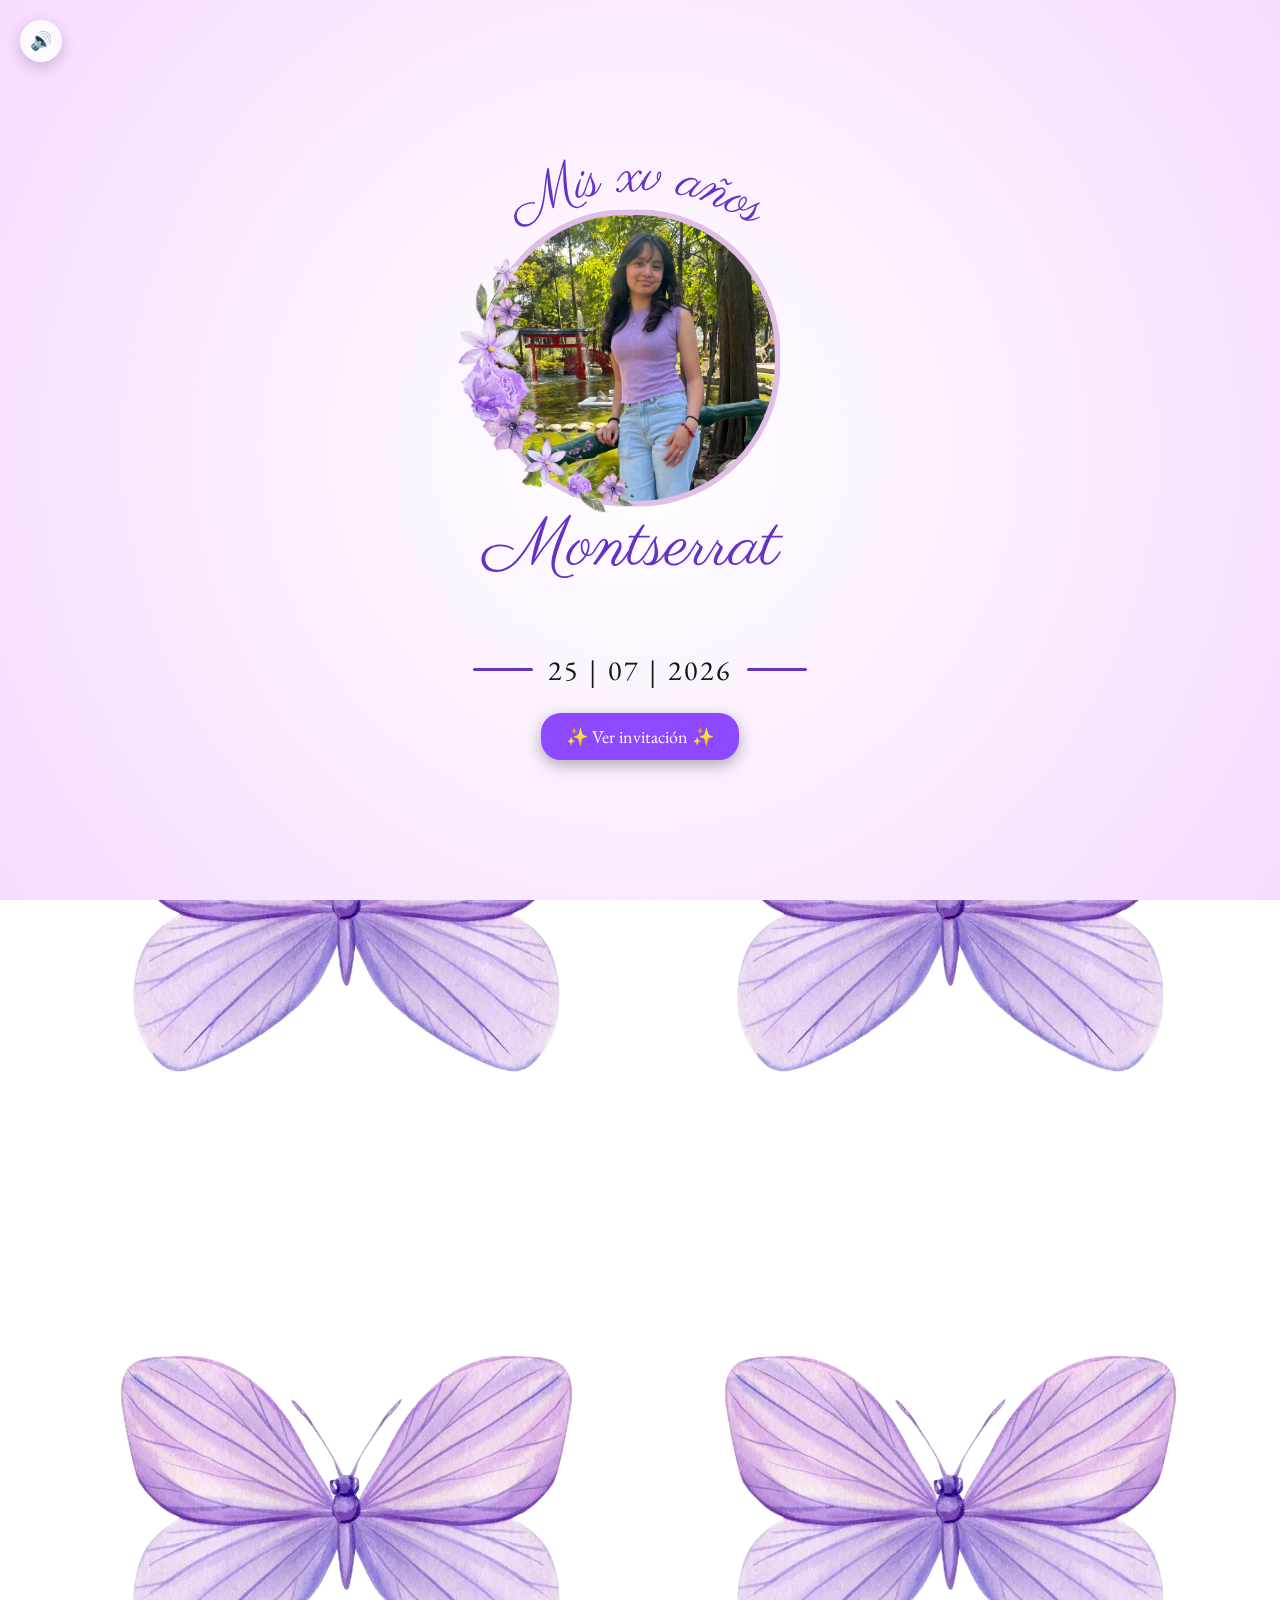
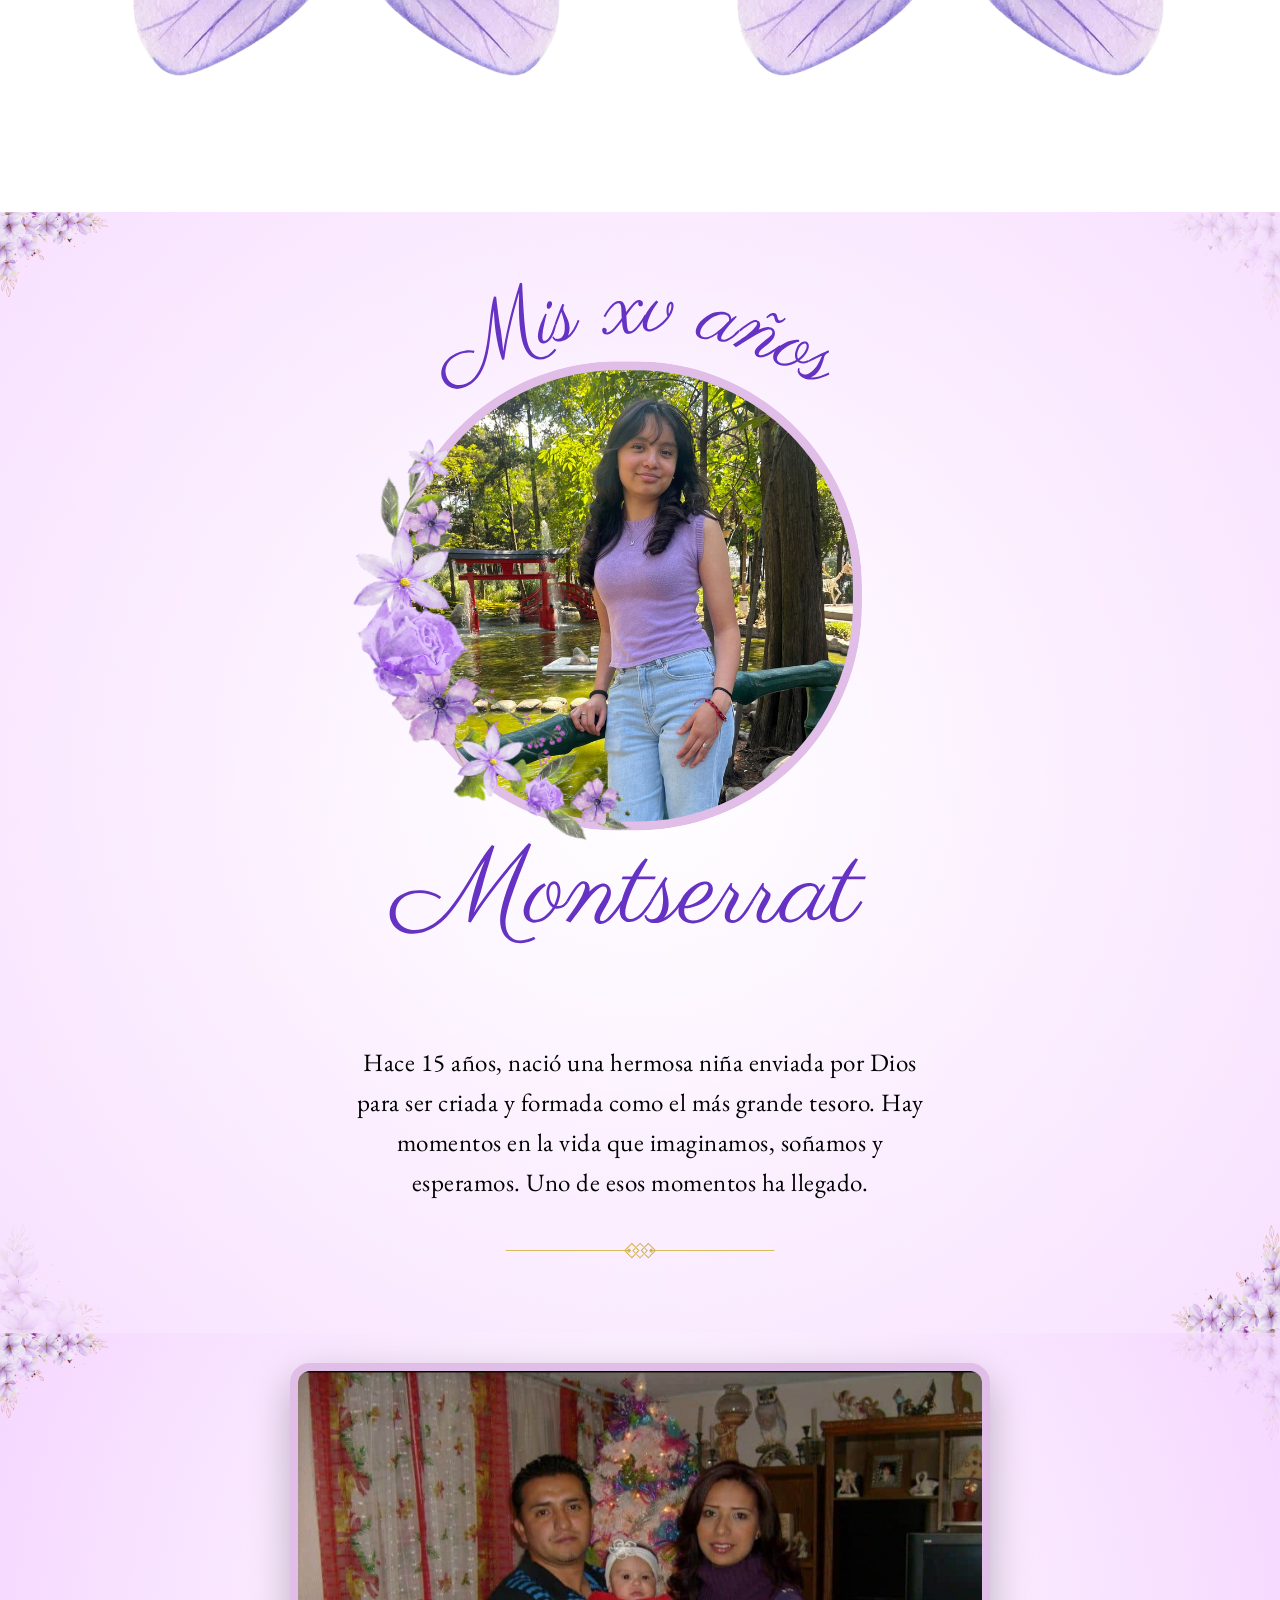
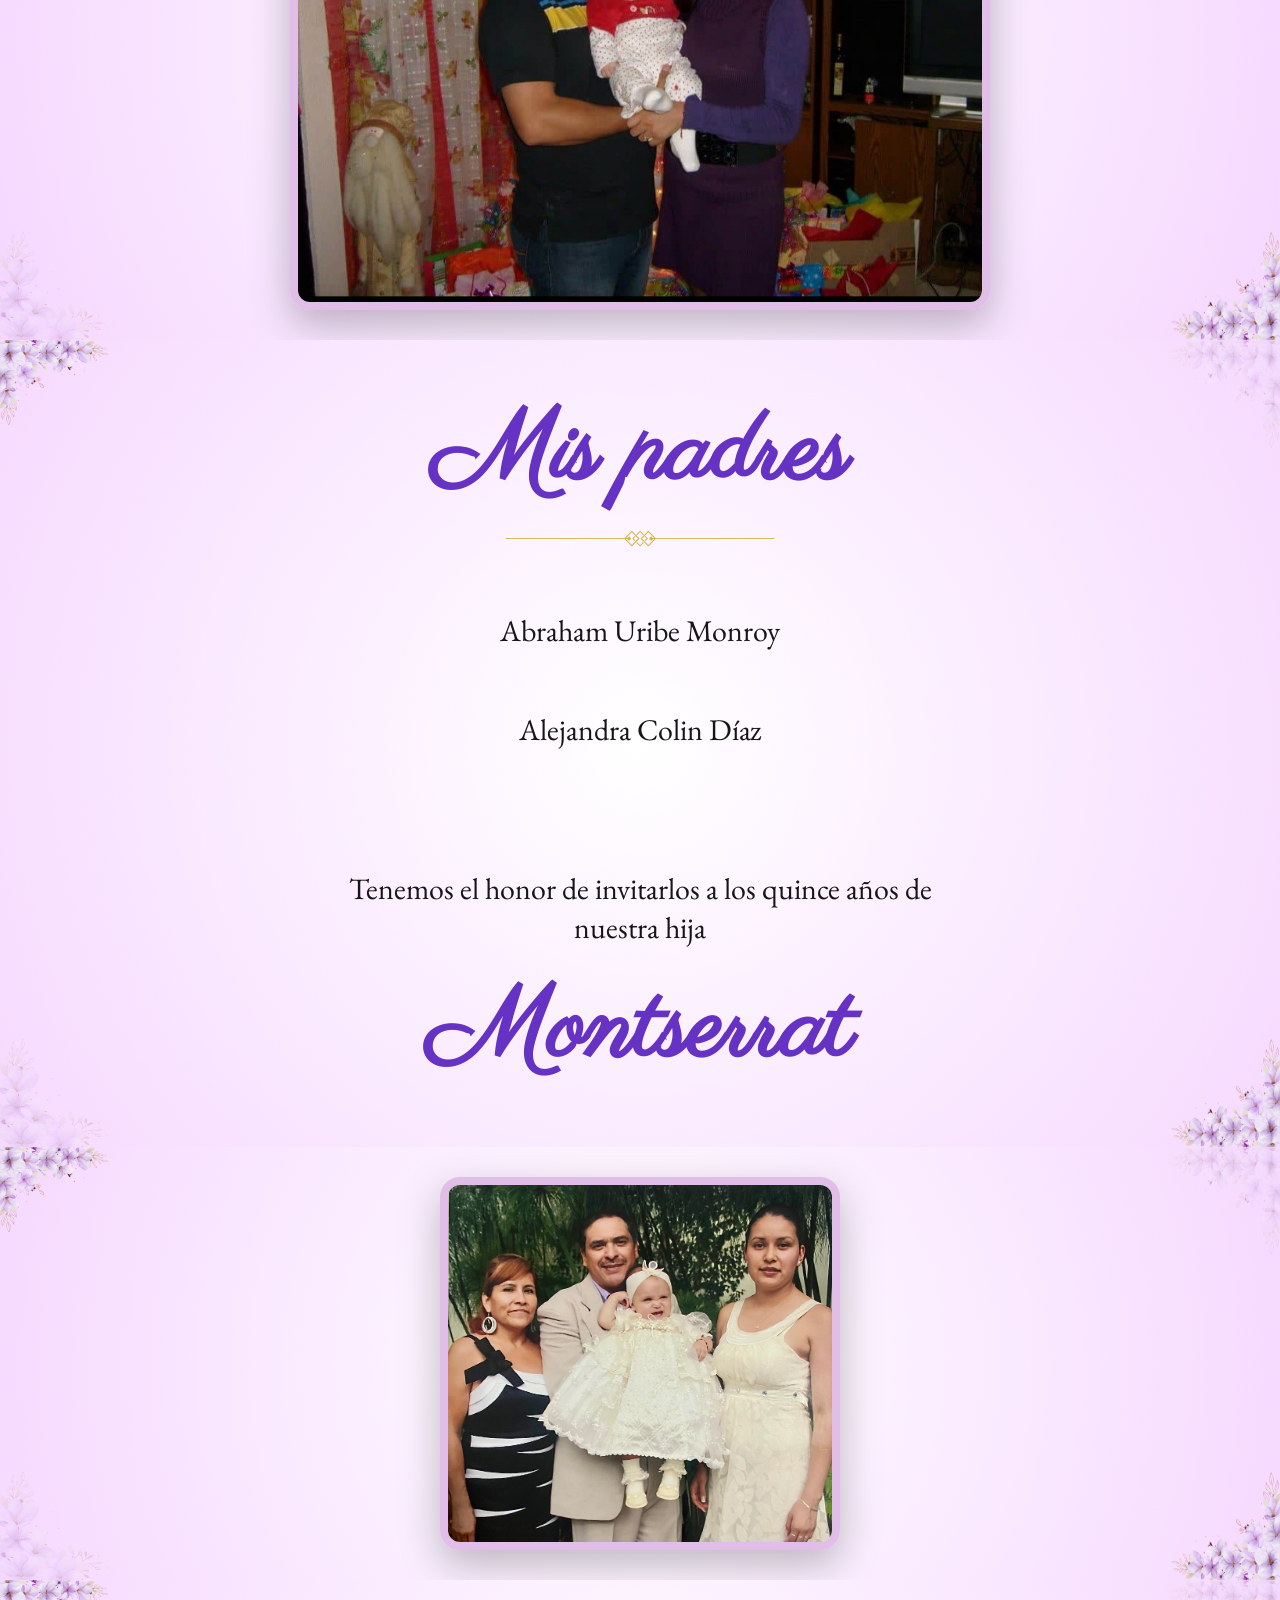
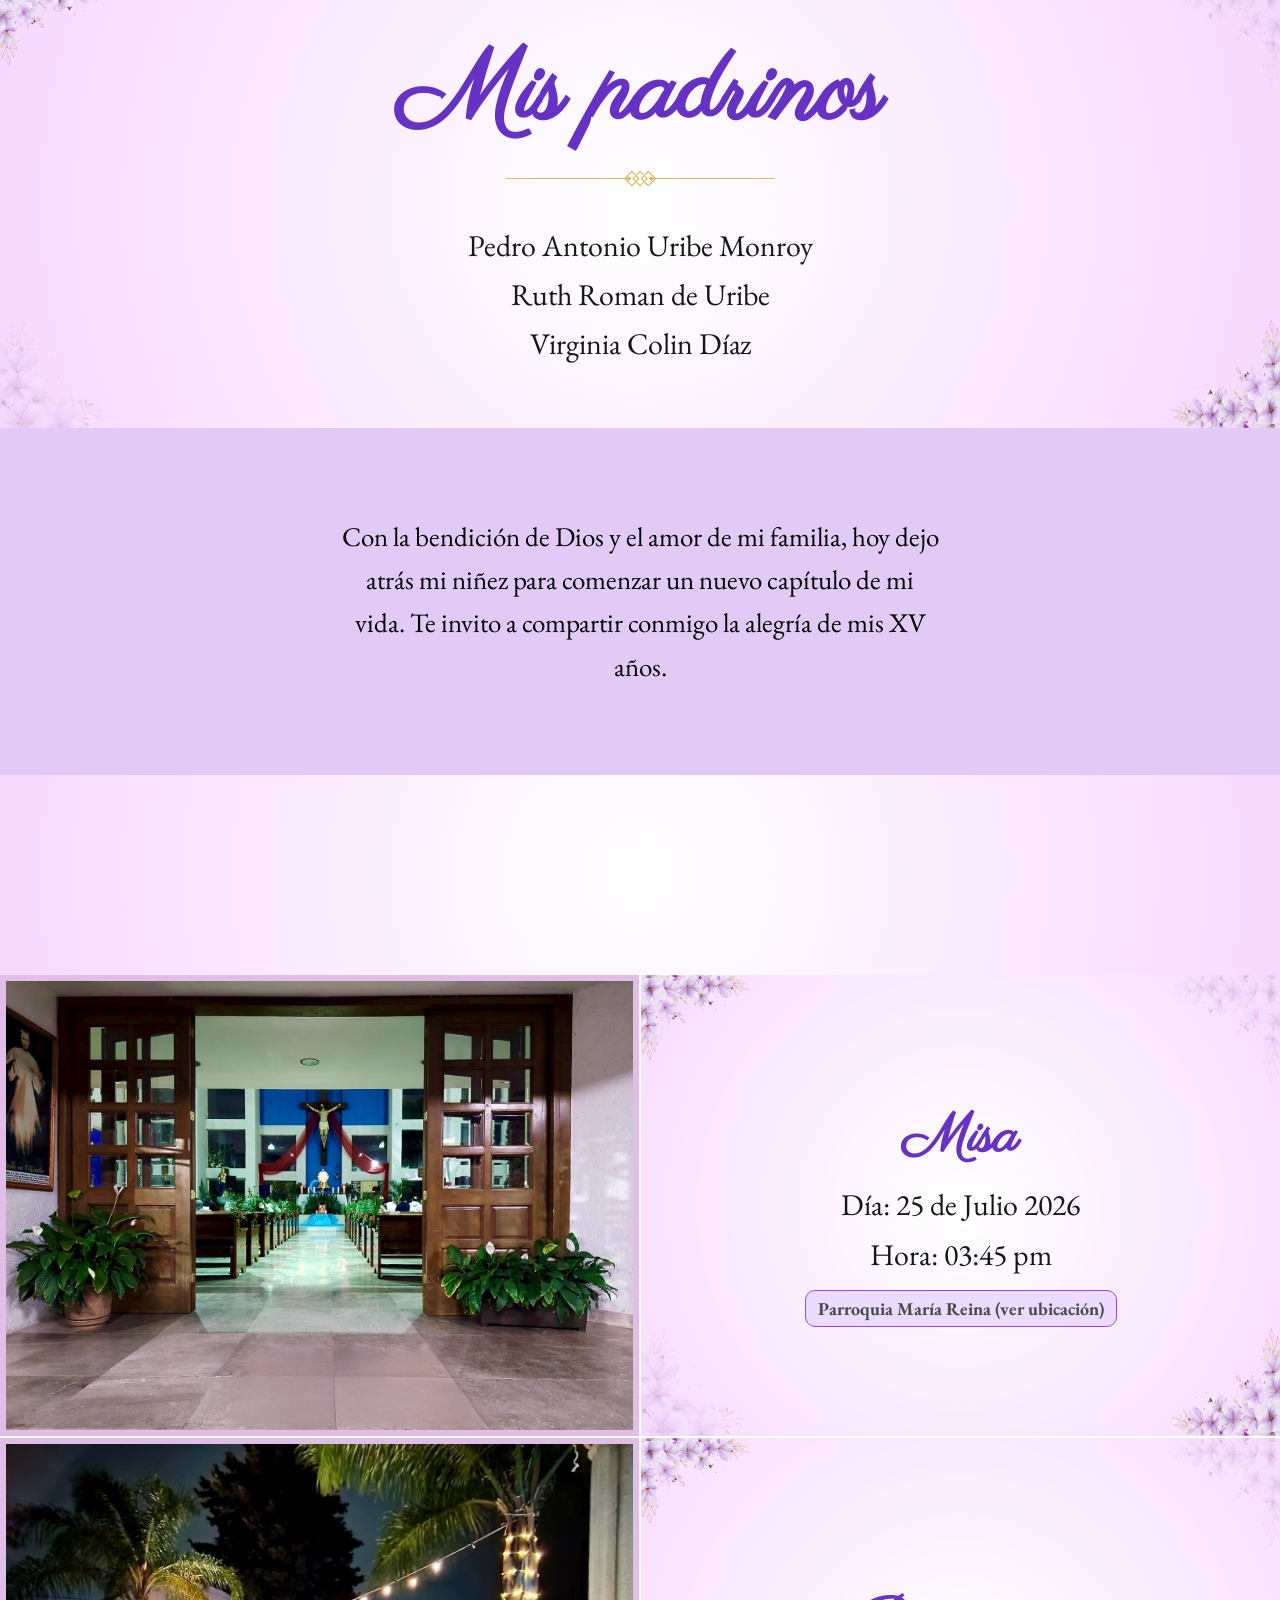
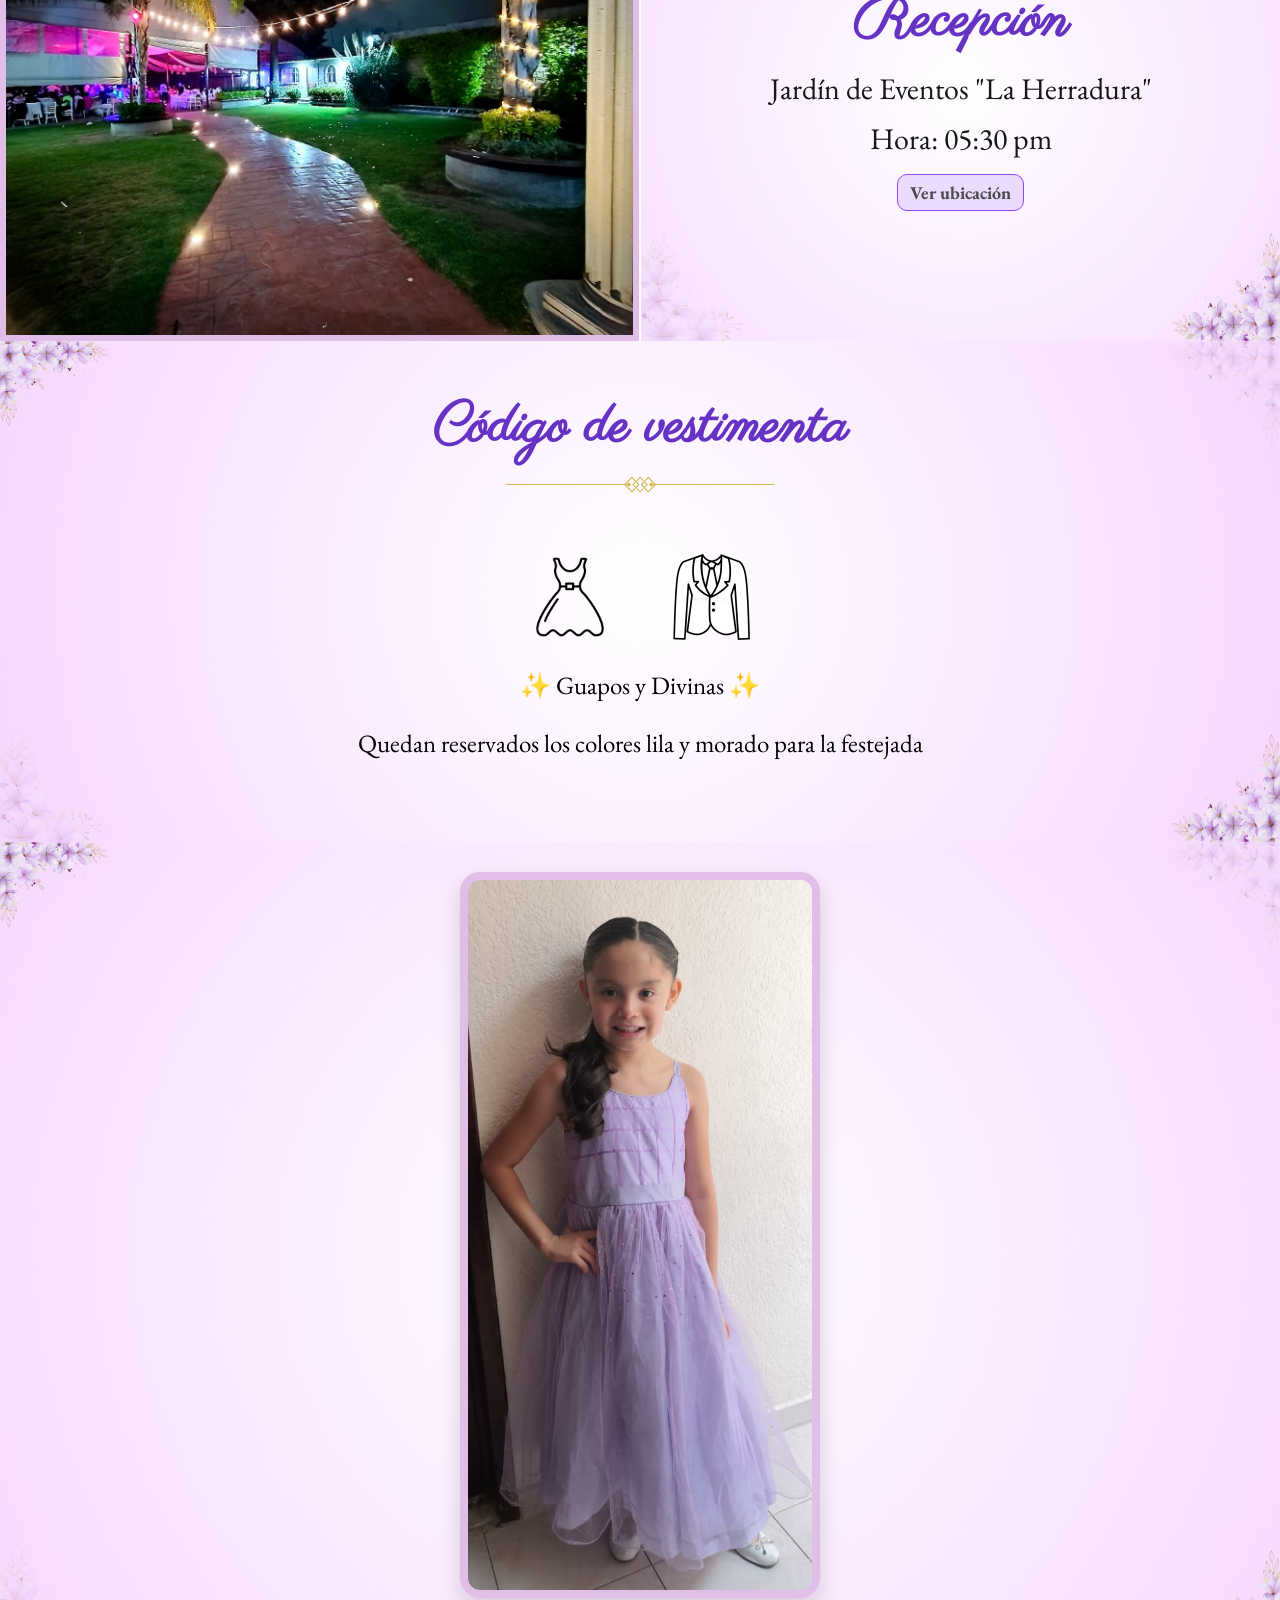
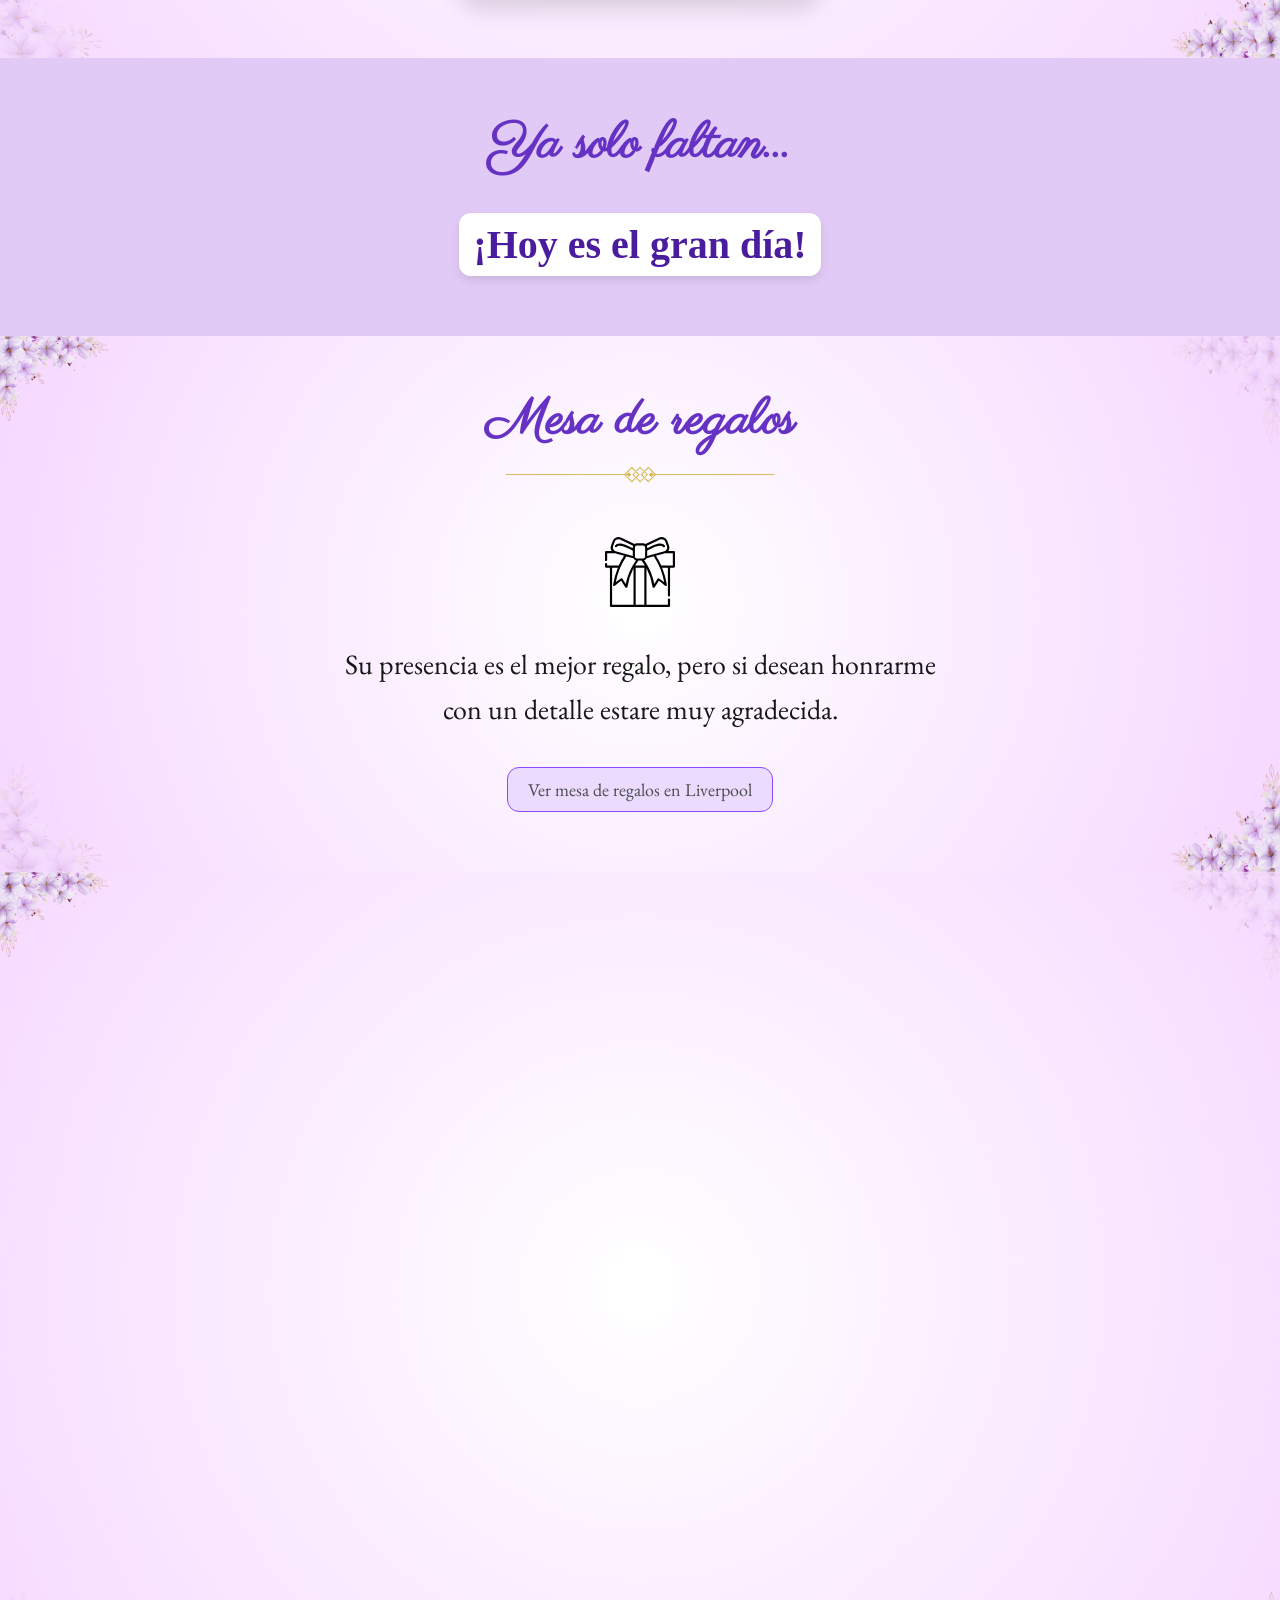
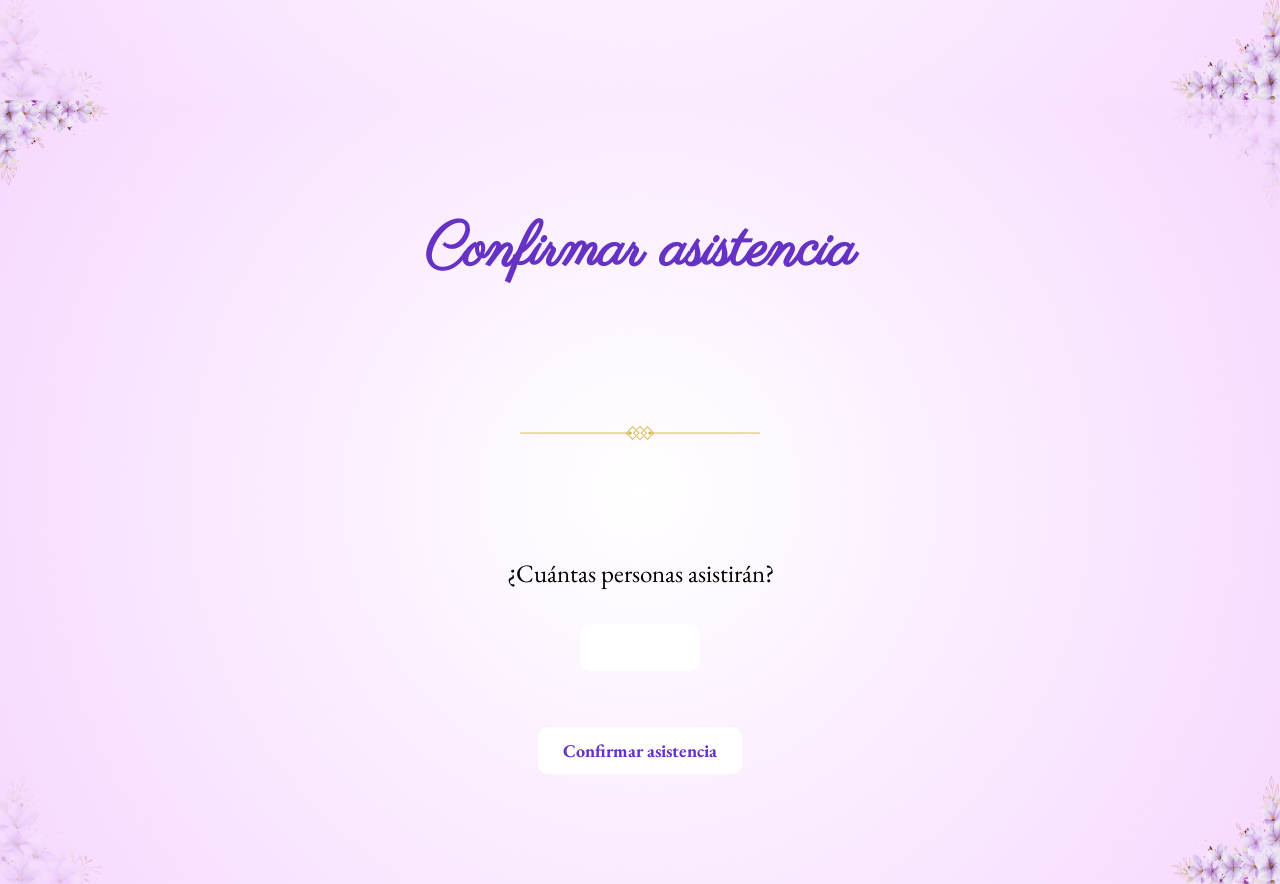
==== index.html @ 07ca5cca "Update index.html" ====
<!DOCTYPE html>
<html lang="es">
<head>
  <meta name="viewport" content="width=device-width, initial-scale=1.0">
  <meta charset="UTF-8">
  <title>Mis XV</title>

  <link rel="stylesheet" href="style.css">

  <link href="https://fonts.googleapis.com/css2?family=EB+Garamond&display=swap" rel="stylesheet">
  <link href="https://fonts.googleapis.com/css2?family=Parisienne&display=swap" rel="stylesheet">
</head>

<body>

<!-- 🦋 MARIPOSAS -->
<img src="img/mariposa.png" class="mariposa">
<img src="img/mariposa.png" class="mariposa">
<img src="img/mariposa.png" class="mariposa">
<img src="img/mariposa.png" class="mariposa">
<img src="img/mariposa.png" class="mariposa">
<img src="img/mariposa.png" class="mariposa">

<section class="portada">
  <object data="img/portada-central.svg" class="portada-central animar"></object>
  <p class="frase fade-texto">
    Hace 15 años, nació una hermosa niña enviada por Dios para ser criada y formada como el más grande tesoro.
    Hay momentos en la vida que imaginamos, soñamos y esperamos.
    Uno de esos momentos ha llegado.
  </p>
  <img src="img/separadortitulo.png" class="decoracionpadrinos">
</section>

<section class="foto-separador">
  <img src="img/foto1.jpeg" class="animar">
</section>

<section class="padres">
  <h2 class="fade-texto">Mis padres</h2>
  <img src="img/separadortitulo.png" class="decoracionpadrinos">
  <p class="fade-texto">Abraham Uribe Monroy</p>
  <p class="fade-texto">Alejandra Colin Díaz</p>
  <p></p>
  <p class="fade-texto">Tenemos el honor de invitarlos a los quince años de nuestra hija</p>
  <h2 class="fade-texto">Montserrat</h2>
</section>

<section class="foto-separador2">
  <img src="img/foto2.jpeg" class="animar">
</section>

<section class="padrinos">
  <h2 class="fade-texto">Mis padrinos</h2>
  <img src="img/separadortitulo.png" class="decoracionpadrinos">
  <p class="fade-texto">Pedro Antonio Uribe Monroy</p>
  <p class="fade-texto">Ruth Roman de Uribe</p>
  <p class="fade-texto">Virginia Colin Díaz</p>
</section>

<section class="mensaje">
  <p class="fade-texto">
    Con la bendición de Dios y el amor de mi familia,
    hoy dejo atrás mi niñez para comenzar un nuevo capítulo de mi vida.
    Te invito a compartir conmigo la alegría de mis XV años.
  </p>
</section>

<section class="separador"></section>

<section class="evento-grid">

  <!-- MISA -->
  <div class="imagen animar-izq">
    <img src="img/misa.png">
  </div>
  <div class="misa animar-der">
    <h2 class="fade-texto">Misa</h2>
    <p class="fade-texto">Día: 25 de Julio 2026</p>
    <p class="fade-texto">Hora: 03:45 pm</p>
    <a class="fade-texto" href="https://www.google.com/maps/dir//Parroquia+de+Mar%C3%ADa+Reina,+San+Juan+del+R%C3%ADo+262,+Tlalpan,+14250+Ciudad+de+M%C3%A9xico,+CDMX" target="_blank">
      Parroquia María Reina (ver ubicación)
    </a>
  </div>

  <!-- RECEPCIÓN -->
  <div class="imagen animar-der">
    <img src="img/salon.png">
  </div>
  <div class="recepcion animar-izq">
    <h2 class="fade-texto">Recepción</h2>
    <p class="fade-texto">Jardín de Eventos "La Herradura"</p>
    <p class="fade-texto">Hora: 05:30 pm</p>
    <a class="fade-texto" href="https://www.google.com/maps/dir//Jardin+De+Eventos+La+Herradura" target="_blank">
      Ver ubicación
    </a>
  </div>

</section>

<section class="vestimenta">
  <h2 class="fade-texto">Código de vestimenta</h2>
  <img src="img/separadortitulo.png" class="decoracionpadrinos">
  <div class="iconos-vestimenta">
    <img src="img/iconovestido.png" class="icono-v">
    <img src="img/iconotraje.png" class="icono-v">
  </div>
  <p class="fade-texto">✨ Guapos y Divinas ✨</p>
  <p class="fade-texto">Quedan reservados los colores lila y morado para la festejada</p>
</section>

<section class="monvestido">
  <img src="img/foto3.jpeg" class="foto-vestimenta animar">
</section>

<section class="contador">
  <h2>Ya solo faltan...</h2>
  <div class="reloj-wrapper">
    <div class="time-card">
      <span id="dias" class="time-num">0</span>
      <span class="time-label">Días</span>
    </div>
    <div class="time-card">
      <span id="horas" class="time-num">0</span>
      <span class="time-label">Horas</span>
    </div>
    <div class="time-card">
      <span id="minutos" class="time-num">0</span>
      <span class="time-label">Minutos</span>
    </div>
    <div class="time-card">
      <span id="segundos" class="time-num">0</span>
      <span class="time-label">Segundos</span>
    </div>
  </div>
</section>

<section class="regalos">
  <h2 class="fade-texto">Mesa de regalos</h2>
  <img src="img/separadortitulo.png" class="decoracionpadrinos">
  <img src="img/iconoregalo.svg" class="icono-regalo">
  <p class="fade-texto">
    Su presencia es el mejor regalo, pero si desean honrarme con un detalle estare muy agradecida.
  </p>
  <a class="fade-texto" href="https://mesaderegalos.liverpool.com.mx/milistaderegalos/51957446" target="_blank">
    Ver mesa de regalos en Liverpool
  </a>
</section>

<section class="foto4">
  <img src="img/foto4.jpeg" class="foto4-img animar">
</section>

<section class="confirmacion">
  <h2 class="fade-texto">Confirmar asistencia</h2>
  <h3 id="nombreFamilia"></h3>
  <img src="img/separadortitulo.png" class="decoracionpadrinos">
  <p id="boletosTexto" class="fade-texto"></p>
  <p class="fade-texto">¿Cuántas personas asistirán?</p>
  <input type="number" id="confirmados" min="0">
  <br><br>
  <button onclick="confirmarAsistencia()">Confirmar asistencia</button>
  <p id="mensaje"></p>
</section>

<script src="script.js"></script>

<!-- 🎵 AUDIO -->
<audio id="musica" loop>
  <source src="img/audio/veoentilaluz.mp3" type="audio/mpeg">
</audio>

<!-- 🌸 PRE-PORTADA -->
<div id="overlay">
  <div class="contenido-overlay">
    <img src="img/portada-central.svg" class="logo-overlay">
    <div class="fecha">
      <span class="linea"></span>
      <span class="texto-fecha">25 | 07 | 2026</span>
      <span class="linea"></span>
    </div>
    <button id="abrir">✨ Ver invitación ✨</button>
  </div>
</div>

<!-- 🔊 BOTÓN MÚSICA -->
<button id="toggleMusica">🔊</button>

<script>
  const fadeEls = document.querySelectorAll('.fade-texto');
  function mostrarFades() {
    const trigger = window.innerHeight * 0.88;
    fadeEls.forEach(el => {
      if (el.getBoundingClientRect().top < trigger) {
        el.classList.add('visible');
      }
    });
  }
  window.addEventListener('scroll', mostrarFades);
  window.addEventListener('load', mostrarFades);
</script>

</body>
</html>
---- style.css ----
/* ============================================================
   BASE
   ============================================================ */
*, *::before, *::after {
  box-sizing: border-box;
}

html {
  overflow-x: hidden;
}

body {
  margin: 0;
  font-family: Arial, sans-serif;
  text-align: center;
  color: rgba(7, 7, 7, 0.941);
  overflow-x: hidden;
  max-width: 100vw;
}

/* ============================================================
   OVERLAY (PORTADA INICIAL)
   ============================================================ */
#overlay {
  position: fixed;
  top: 0;
  left: 0;
  width: 100%;
  height: 100%;
  background-image: url("img/portada.jpeg");
  background-size: cover;
  background-position: center;
  display: flex;
  justify-content: center;
  align-items: center;
  z-index: 9999;
  transition: transform 1s ease;
}

#overlay.ocultar {
  transform: translateY(-100%);
}

.contenido-overlay {
  text-align: center;
  padding: 20px;
  width: 100%;
}

.logo-overlay {
  width: min(380px, 88vw);
  margin-bottom: 20px;
}

/* FECHA */
.fecha {
  display: flex;
  align-items: center;
  justify-content: center;
  gap: clamp(8px, 3vw, 15px);
  margin-bottom: 25px;
}

.texto-fecha {
  font-family: 'EB Garamond', serif;
  font-size: clamp(18px, 5vw, 28px);
  letter-spacing: 3px;
}

.linea {
  width: clamp(30px, 10vw, 60px);
  height: 3px;
  background: #6532C4;
  border-radius: 5px;
}

/* BOTÓN ABRIR */
#abrir {
  font-family: 'EB Garamond', serif;
  font-size: clamp(16px, 4vw, 18px);
  padding: 12px 25px;
  border-radius: 20px;
  border: none;
  background: #8c49ff;
  color: white;
  cursor: pointer;
  box-shadow: 0 5px 15px rgba(0, 0, 0, 0.3);
}

#abrir:hover {
  transform: scale(1.05);
}

/* ============================================================
   BOTÓN MÚSICA
   ============================================================ */
#toggleMusica {
  position: fixed;
  top: 20px;
  left: 20px;
  z-index: 9999;
  background: rgba(255, 255, 255, 0.8);
  border: none;
  padding: 10px;
  border-radius: 50%;
  cursor: pointer;
  font-size: 18px;
  box-shadow: 0 5px 15px rgba(0, 0, 0, 0.2);
}

/* ============================================================
   SECCIONES BASE
   ============================================================ */
section {
  width: 100%;
  display: flex;
  flex-direction: column;
  justify-content: center;
  align-items: center;
  padding: 60px 20px;
  background-size: cover;
  background-position: center;
  background-blend-mode: darken;
}

/* ============================================================
   ANIMACIONES
   ============================================================ */
.animar {
  opacity: 0;
  transform: translateY(60px);
  transition: all 3.6s cubic-bezier(0.22, 1, 0.36, 1);
}

.animar.visible {
  opacity: 1;
  transform: translateY(0);
}

.animar-izq {
  opacity: 0;
  transform: translateX(-80px);
  transition: all 3.2s cubic-bezier(0.22, 1, 0.36, 1);
}

.animar-der {
  opacity: 0;
  transform: translateX(80px);
  transition: all 3.2s cubic-bezier(0.22, 1, 0.36, 1);
}

.animar-izq.visible,
.animar-der.visible {
  opacity: 1;
  transform: translateX(0);
}

/* ============================================================
   TIPOGRAFÍA GLOBAL
   ============================================================ */
h1 {
  font-family: 'EB Garamond', serif;
  font-size: clamp(36px, 8vw, 60px);
  margin-bottom: 10px;
}

h2 {
  font-size: clamp(28px, 6vw, 40px);
  margin-bottom: 20px;
}

h3 {
  font-family: 'Parisienne', cursive;
  font-size: clamp(28px, 7vw, 40px);
  color: #6532C4;
}

p {
  font-size: clamp(17px, 4vw, 20px);
  max-width: min(600px, 90vw);
  margin-left: auto;
  margin-right: auto;
}

a {
  font-family: 'EB Garamond', serif;
  margin-top: 20px;
  padding: 12px 25px;
  font-size: clamp(16px, 4vw, 18px);
  border: none;
  border-radius: 10px;
  background: white;
  color: #6a4fb3;
  font-weight: bold;
  cursor: pointer;
  transition: all 0.3s ease;
  display: inline-block;
  text-decoration: none;
}

a:hover {
  background: #6532C4;
  color: white;
  transform: scale(1.05);
}

/* ============================================================
   PORTADA
   ============================================================ */
.portada {
  background-image: url("img/portada.jpeg");
  min-height: 100vh;
  padding: 40px 20px;
}

.portada-central {
  width: min(90%, 600px);
  height: auto;
  display: block;
  margin: 0 auto 20px;
  object-fit: contain;
}

.frase {
  font-size: clamp(17px, 4.5vw, 25px);
  max-width: min(600px, 90vw);
  margin: 0 auto 20px;
  font-family: 'EB Garamond', serif;
  line-height: 1.6;
  letter-spacing: 0.5px;
  color: #000000;
}

.decoracionpadrinos {
  width: min(280px, 75vw);
  height: auto;
  display: block;
  margin: 5px auto 10px;
}

/* ============================================================
   SEPARADORES DE FOTO
   ============================================================ */
.foto-separador {
  width: 100%;
  display: flex;
  justify-content: center;
  padding: 30px 20px;
  background-image: url("img/portada.jpeg");
  background-size: cover;
  background-position: center;
  min-height: unset;
}

.foto-separador img {
  width: 90%;
  max-width: 700px;
  max-height: 70vh;
  object-fit: cover;
  display: block;
  border-radius: 20px;
  border: 8px solid #e1bee7;
  box-shadow: 0 15px 40px rgba(0, 0, 0, 0.25);
}

.foto-separador2 {
  width: 100%;
  display: flex;
  justify-content: center;
  padding: 30px 20px;
  background-image: url("img/portada.jpeg");
  background-size: cover;
  background-position: center;
  min-height: unset;
}

.foto-separador2 img {
  width: min(60%, 400px);
  height: auto;
  display: block;
  border-radius: 20px;
  border: 8px solid #e1bee7;
  box-shadow: 0 15px 40px rgba(0, 0, 0, 0.25);
}

/* ============================================================
   PADRES
   ============================================================ */
.padres {
  background-image: url("img/portada.jpeg");
  background-size: cover;
  background-position: center;
  background-repeat: no-repeat;
  min-height: unset;
  padding: 60px 20px;
  text-align: center;
}

.padres h2 {
  font-family: 'Parisienne', cursive;
  font-size: clamp(50px, 14vw, 100px);
  color: #6532C4;
  margin: 0;
  line-height: 1.1;
}

.padres p {
  font-family: 'EB Garamond', serif;
  font-size: clamp(20px, 5vw, 30px);
}

/* ============================================================
   PADRINOS
   ============================================================ */
.padrinos {
  background-image: url("img/portada.jpeg");
  background-size: cover;
  background-position: center;
  background-repeat: no-repeat;
  padding: 60px 20px;
  min-height: unset;
  height: auto;
}

.padrinos h2 {
  font-family: 'Parisienne', cursive;
  font-size: clamp(50px, 14vw, 100px);
  color: #6532C4;
  margin: 0;
  line-height: 1.1;
}

.padrinos p {
  font-family: 'EB Garamond', serif;
  font-size: clamp(20px, 5vw, 30px);
  margin: 5px 0;
}

/* ============================================================
   MENSAJE
   ============================================================ */
.mensaje {
  background-color: #e1cbf6;
  font-family: 'EB Garamond', serif;
  margin: 0;
  padding: 60px 20px;
  min-height: unset;
  color: #000;
}

.mensaje p {
  font-size: clamp(18px, 4.5vw, 27px);
  line-height: 1.6;
}

/* ============================================================
   SEPARADOR
   ============================================================ */
.separador {
  background-image: url("img/portada.jpeg");
  background-size: cover;
  background-position: center;
  min-height: unset;
  height: clamp(80px, 20vw, 200px);
  padding: 0;
}

/* ============================================================
   EVENTO GRID (MISA Y RECEPCIÓN)
   ============================================================ */
.evento-grid {
  display: grid;
  grid-template-columns: 1fr 1fr;
  width: 100%;
  gap: 2px;
  min-height: unset;
  padding: 0;
  justify-content: initial;
  align-items: initial;
}

.evento-grid > div {
  min-height: unset;
  height: auto;
  margin: 0;
  padding: 0;
}

.evento-grid .imagen {
  width: 100%;
  border: 6px solid #e1bee7;
  box-sizing: border-box;
  display: flex;
  align-items: center;
  justify-content: center;
}

.evento-grid .imagen img {
  width: 100%;
  height: 100%;
  object-fit: cover;
  display: block;
}

.misa,
.recepcion {
  background-image: url("img/portada.jpeg");
  background-size: cover;
  background-position: center;
  display: flex;
  flex-direction: column;
  justify-content: center;
  align-items: center;
  padding: 20px 12px;
  text-align: center;
}

.misa h2,
.recepcion h2 {
  font-family: 'Parisienne', cursive;
  font-size: clamp(28px, 6vw, 55px);
  color: #6532C4;
  line-height: 1.2;
  margin: 0 0 8px 0;
  padding-top: clamp(18px, 4vw, 32px);
}

.misa p,
.recepcion p {
  font-family: 'EB Garamond', serif;
  font-size: clamp(14px, 3.5vw, 30px);
  margin: 4px 0;
  line-height: 1.4;
  max-width: 100%;
}

.misa a,
.recepcion a {
  display: inline-block;
  margin-top: 10px;
  padding: 6px 12px;
  font-family: 'EB Garamond', serif;
  font-size: clamp(13px, 3vw, 18px);
  border: 1px solid #8c49ff;
  border-radius: 10px;
  text-decoration: none;
  color: #4b4b4b;
  background: rgb(234, 219, 255);
  transition: all 0.3s ease;
  margin-bottom: 10px;
}

.misa a:hover,
.recepcion a:hover {
  background: #6532C4;
  color: white;
  border-color: #6532C4;
  transform: scale(1.05);
}

/* ============================================================
   VESTIMENTA
   ============================================================ */
.vestimenta {
  background-image: url("img/portada.jpeg");
  background-size: cover;
  background-position: center;
  min-height: unset;
  height: auto;
  padding: 60px 20px;
}

.vestimenta h2 {
  font-family: 'Parisienne', cursive;
  font-size: clamp(38px, 10vw, 55px);
  color: #6532C4;
  margin: 0;
  line-height: 1;
}

.vestimenta p {
  font-family: 'EB Garamond', serif;
  font-size: clamp(17px, 4.5vw, 25px);
  color: #000000;
  margin: 0 0 20px 0;
  line-height: 1.5;
}

.iconos-vestimenta {
  display: flex;
  justify-content: center;
  gap: clamp(20px, 8vw, 40px);
  margin: 20px 0;
}

.icono-v {
  width: clamp(60px, 18vw, 100px);
  height: auto;
  display: block;
  transition: transform 0.3s ease;
}

.icono-v:hover {
  transform: scale(1.1);
}

/* ============================================================
   MONVESTIDO (FOTO 3)
   ============================================================ */
.monvestido {
  background-image: url("img/portada.jpeg");
  background-size: cover;
  background-position: center;
  min-height: unset;
  height: auto;
  padding: 30px 20px 60px;
  display: flex;
  justify-content: center;
  align-items: flex-start;
}

.foto-vestimenta {
  width: min(360px, 80vw);
  height: auto;
  display: block;
  margin: 0 auto;
  border-radius: 20px;
  border: 8px solid #e1bee7;
  box-shadow: 0 10px 25px rgba(0, 0, 0, 0.15);
}

/* ============================================================
   CONTADOR
   ============================================================ */
.contador {
  background-color: #e1cbf6;
  text-align: center;
  min-height: unset;
  padding: 60px 20px;
  width: 100%;
  margin: 0;
}

.contador h2 {
  font-family: 'Parisienne', cursive;
  font-size: clamp(36px, 10vw, 50px);
  color: #6532C4;
  margin-top: 0;
  margin-bottom: 40px;
  line-height: 1.1;
}

.reloj-wrapper {
  display: flex;
  justify-content: center;
  gap: clamp(8px, 3vw, 15px);
  flex-wrap: wrap;
  width: 100%;
}

.time-card {
  text-align: center;
  display: flex;
  flex-direction: column;
  align-items: center;
}

.time-num {
  font-family: 'Times New Roman', serif;
  font-size: clamp(1.6rem, 7vw, 2.5rem);
  font-weight: 700;
  background: white;
  color: #4a1d9e;
  padding: 8px 14px;
  border-radius: 12px;
  display: inline-block;
  min-width: clamp(55px, 16vw, 70px);
  box-shadow: 0 4px 10px rgba(0, 0, 0, 0.1);
  perspective: 1000px;
  transform-origin: center;
}

.time-label {
  font-family: 'EB Garamond', serif;
  font-size: clamp(13px, 3.5vw, 20px);
  font-weight: 600;
  letter-spacing: 1px;
  color: #5a2eb3;
  background: rgba(255, 255, 255, 0.6);
  padding: 3px 8px;
  border-radius: 10px;
  display: inline-block;
  margin-top: 5px;
}

.time-num.flip {
  animation: flipUp 0.6s ease;
}

@keyframes flipUp {
  0%   { transform: rotateX(0deg); }
  50%  { transform: rotateX(-90deg); }
  100% { transform: rotateX(0deg); }
}

/* ============================================================
   REGALOS
   ============================================================ */
.regalos {
  background-image: url("img/portada.jpeg");
  background-size: cover;
  background-position: center;
  min-height: unset;
  padding: 60px 20px;
  text-align: center;
}

.regalos h2 {
  font-family: 'Parisienne', cursive;
  font-size: clamp(36px, 10vw, 50px);
  color: #6532C4;
  margin: 0;
  line-height: 1;
}

.icono-regalo {
  width: clamp(50px, 14vw, 70px);
  height: auto;
  display: block;
  margin: 20px auto;
  transition: transform 0.3s ease;
}

.icono-regalo:hover {
  transform: scale(1.1);
}

.regalos p {
  font-family: 'EB Garamond', serif;
  font-size: clamp(17px, 4.5vw, 28px);
  margin: 15px 0;
  line-height: 1.6;
}

.regalos a {
  display: inline-block;
  margin-top: 20px;
  padding: 10px 20px;
  font-family: 'EB Garamond', serif;
  font-size: clamp(15px, 4vw, 18px);
  border: 1px solid #8c49ff;
  border-radius: 12px;
  text-decoration: none;
  color: #4b4b4b;
  background: #eadbff;
  transition: all 0.3s ease;
  font-weight: normal;
}

.regalos a:hover {
  background: #6532C4;
  color: white;
  border-color: #6532C4;
  transform: scale(1.05);
}

/* ============================================================
   FOTO 4
   ============================================================ */
.foto4 {
  background-image: url("img/portada.jpeg");
  background-size: cover;
  background-position: center;
  background-repeat: no-repeat;
  min-height: unset;
  height: auto;
  padding: 30px 20px;
  display: flex;
  justify-content: center;
  align-items: flex-start;
}

.foto4-img {
  width: min(580px, 85vw);
  height: auto;
  display: block;
  margin: 0 auto;
  border-radius: 20px;
  border: 8px solid #e1bee7;
  box-sizing: border-box;
  box-shadow: 0 15px 35px rgba(0, 0, 0, 0.2);
}

/* ============================================================
   CONFIRMACIÓN
   ============================================================ */
.confirmacion {
  background-image: url(img/portada.jpeg);
  background-size: cover;
  background-position: center;
  padding: 60px 20px;
  min-height: unset;
}

.confirmacion h2 {
  font-family: 'Parisienne', cursive;
  font-size: clamp(38px, 10vw, 60px);
  color: #6532C4;
}

.confirmacion p {
  font-family: 'EB Garamond', serif;
  font-size: clamp(17px, 4.5vw, 25px);
  color: #000000;
}

.confirmacion input {
  font-family: 'EB Garamond', serif;
  color: #000;
  padding: 12px;
  font-size: 18px;
  width: clamp(90px, 30vw, 120px);
  text-align: center;
  border-radius: 10px;
  border: none;
  margin-top: 10px;
}

.confirmacion button {
  font-family: 'EB Garamond', serif;
  margin-top: 20px;
  padding: 12px 25px;
  font-size: clamp(16px, 4vw, 18px);
  border: none;
  border-radius: 10px;
  background: white;
  color: #6532C4;
  font-weight: bold;
  cursor: pointer;
  transition: all 0.3s ease;
}

.confirmacion button:hover {
  background: #6532C4;
  color: white;
  transform: scale(1.05);
}

.confirmacion img {
  width: min(250px, 70vw);
  margin: 20px 0;
  border-radius: 10px;
}

/* ============================================================
   RESPONSIVE — CELULAR (max-width: 600px)
   ============================================================ */
@media (max-width: 600px) {

  /* Evita scroll horizontal */
  body, section {
    overflow-x: hidden;
  }

  /* Foto separador 2 más ancha en móvil */
  .foto-separador2 img {
    width: 85%;
  }

  /* EVENTO GRID: pasa a columna única en celular */
  .evento-grid {
    display: flex !important;
    flex-direction: column !important;
    align-items: center;
    width: 100%;
    gap: 0;
    padding: 0;
  }

  .evento-grid .imagen {
    width: 100%;
    border-left: none;
    border-right: none;
    border-top: 6px solid #e1bee7;
    border-bottom: 6px solid #e1bee7;
  }

  .evento-grid .imagen img {
    width: 100%;
    max-height: 220px;
    object-fit: cover;
  }

  .misa,
  .recepcion {
    width: 100%;
    padding: 25px 16px;
  }

  /* Vestimenta: altura automática */
  .vestimenta {
    height: auto;
  }

  /* Monvestido */
  .monvestido {
    height: auto;
    padding: 30px 20px 50px;
  }

  /* background-attachment: fixed causa bugs en iOS — desactivar */
  section {
    background-attachment: scroll;
  }

  .portada,
  .foto-separador,
  .foto-separador2,
  .padres,
  .padrinos,
  .separador,
  .misa,
  .recepcion,
  .vestimenta,
  .monvestido,
  .regalos,
  .foto4,
  .confirmacion {
    background-attachment: scroll;
  }
}

/* ============================================================
   RESPONSIVE — TABLET (601px - 900px)
   ============================================================ */
@media (min-width: 601px) and (max-width: 900px) {

  .evento-grid {
    display: flex !important;
    flex-direction: column !important;
    align-items: center;
    width: 100%;
    gap: 0;
    padding: 0;
  }

  .evento-grid .imagen {
    width: 100%;
  }

  .evento-grid .imagen img {
    width: 100%;
    max-height: 300px;
    object-fit: cover;
  }

  .misa,
  .recepcion {
    width: 100%;
    padding: 30px 20px;
  }

  .foto-separador2 img {
    width: 75%;
  }
}

/* ============================================================
   ESQUINEROS DECORATIVOS
   Secciones que los llevan:
   portada, foto-separador, foto-separador2, padres, padrinos,
   evento-grid, vestimenta, monvestido, regalos, foto4, confirmacion
   NO llevan: mensaje, contador, separador
   ============================================================ */

.portada,
.foto-separador,
.foto-separador2,
.padres,
.padrinos,
.misa,
.recepcion,
.vestimenta,
.monvestido,
.regalos,
.foto4,
.confirmacion {
  position: relative;
}

:root {
  --corner-size: clamp(55px, 11vw, 110px);
}

/* Esquina superior izquierda — top1.png */
.portada::before,
.foto-separador::before,
.foto-separador2::before,
.padres::before,
.padrinos::before,
.misa::before,
.recepcion::before,
.vestimenta::before,
.monvestido::before,
.regalos::before,
.foto4::before,
.confirmacion::before {
  content: '';
  position: absolute;
  top: 0;
  left: 0;
  width: var(--corner-size);
  height: var(--corner-size);
  background-image: url('img/top1.png');
  background-size: contain;
  background-repeat: no-repeat;
  background-position: top left;
  pointer-events: none;
  z-index: 2;
}

/* Esquinas: top derecha, bottom izquierda, bottom derecha */
.portada::after,
.foto-separador::after,
.foto-separador2::after,
.padres::after,
.padrinos::after,
.misa::after,
.recepcion::after,
.vestimenta::after,
.monvestido::after,
.regalos::after,
.foto4::after,
.confirmacion::after {
  content: '';
  position: absolute;
  inset: 0;
  background-image:
    url('img/top2.png'),
    url('img/bottom1.png'),
    url('img/bottom2.png');
  background-size:
    var(--corner-size) var(--corner-size),
    var(--corner-size) var(--corner-size),
    var(--corner-size) var(--corner-size);
  background-repeat: no-repeat, no-repeat, no-repeat;
  background-position:
    top right,
    bottom left,
    bottom right;
  pointer-events: none;
  z-index: 2;
}
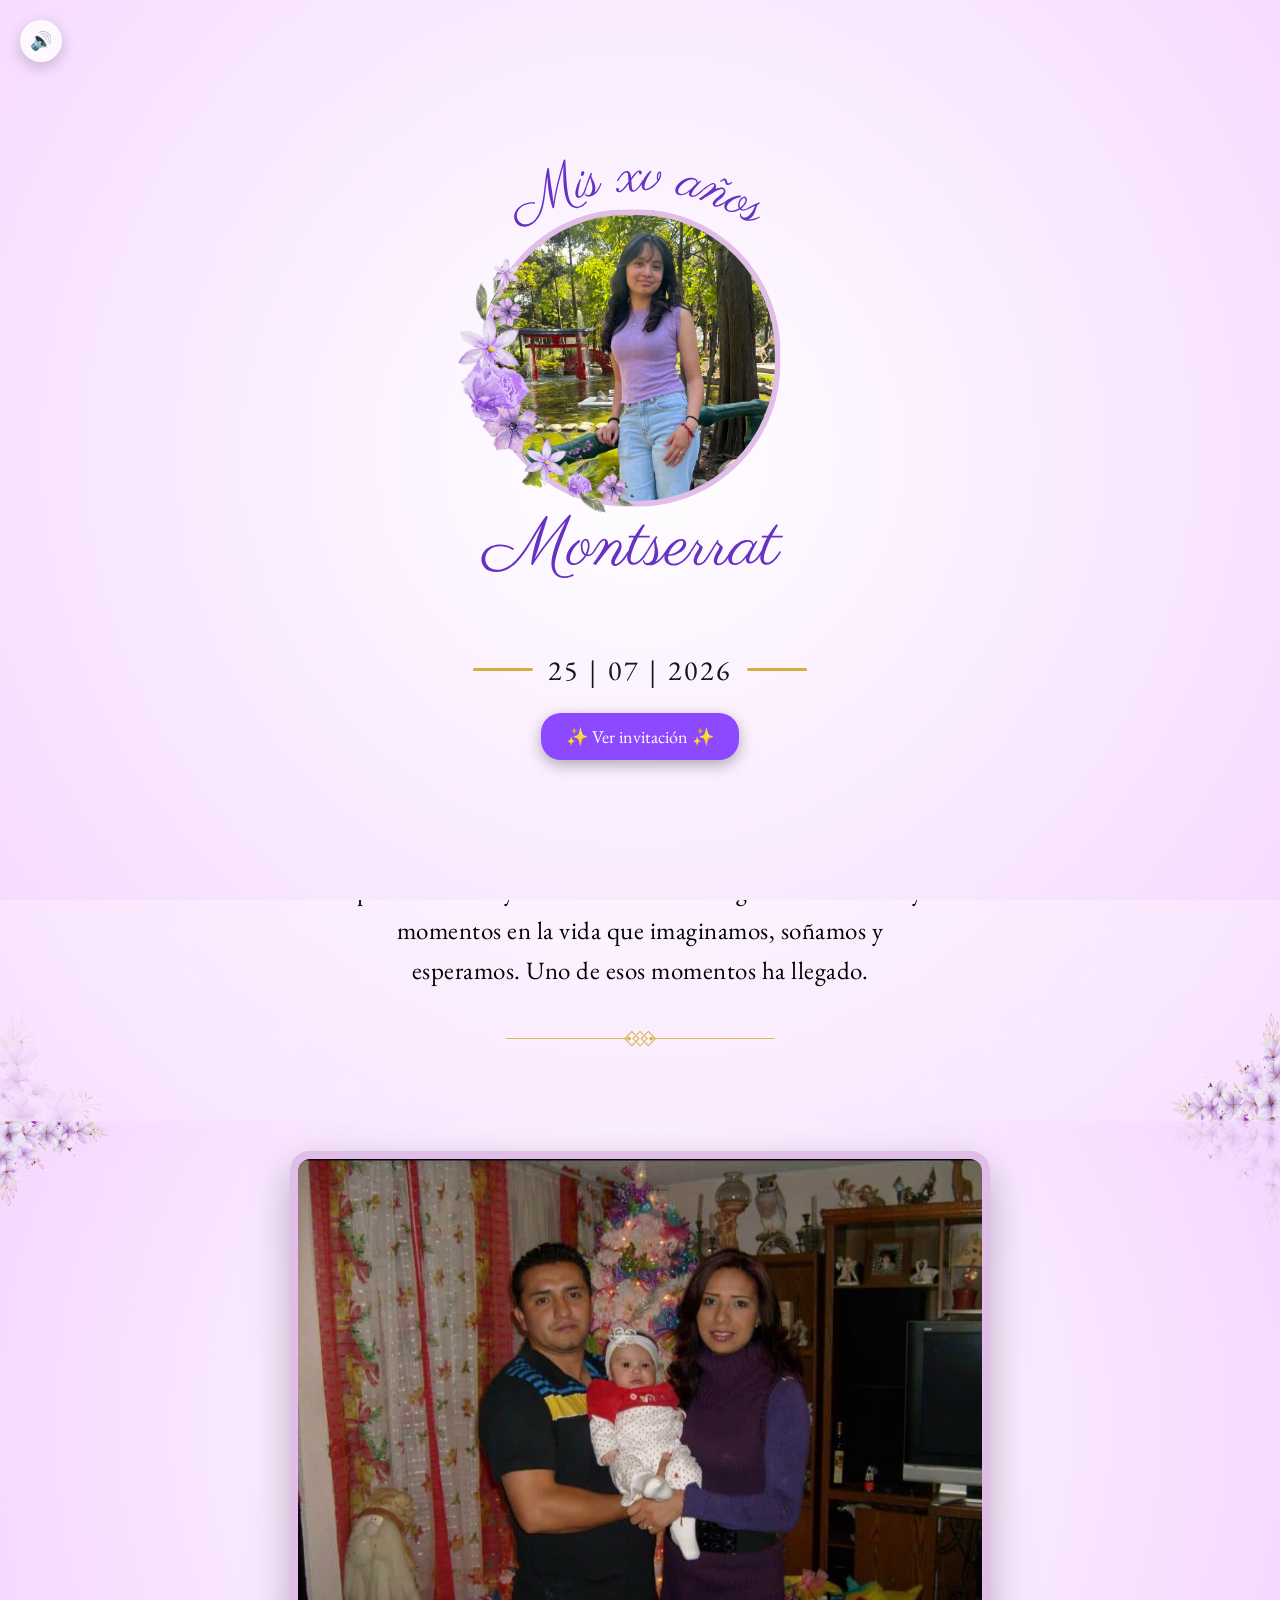
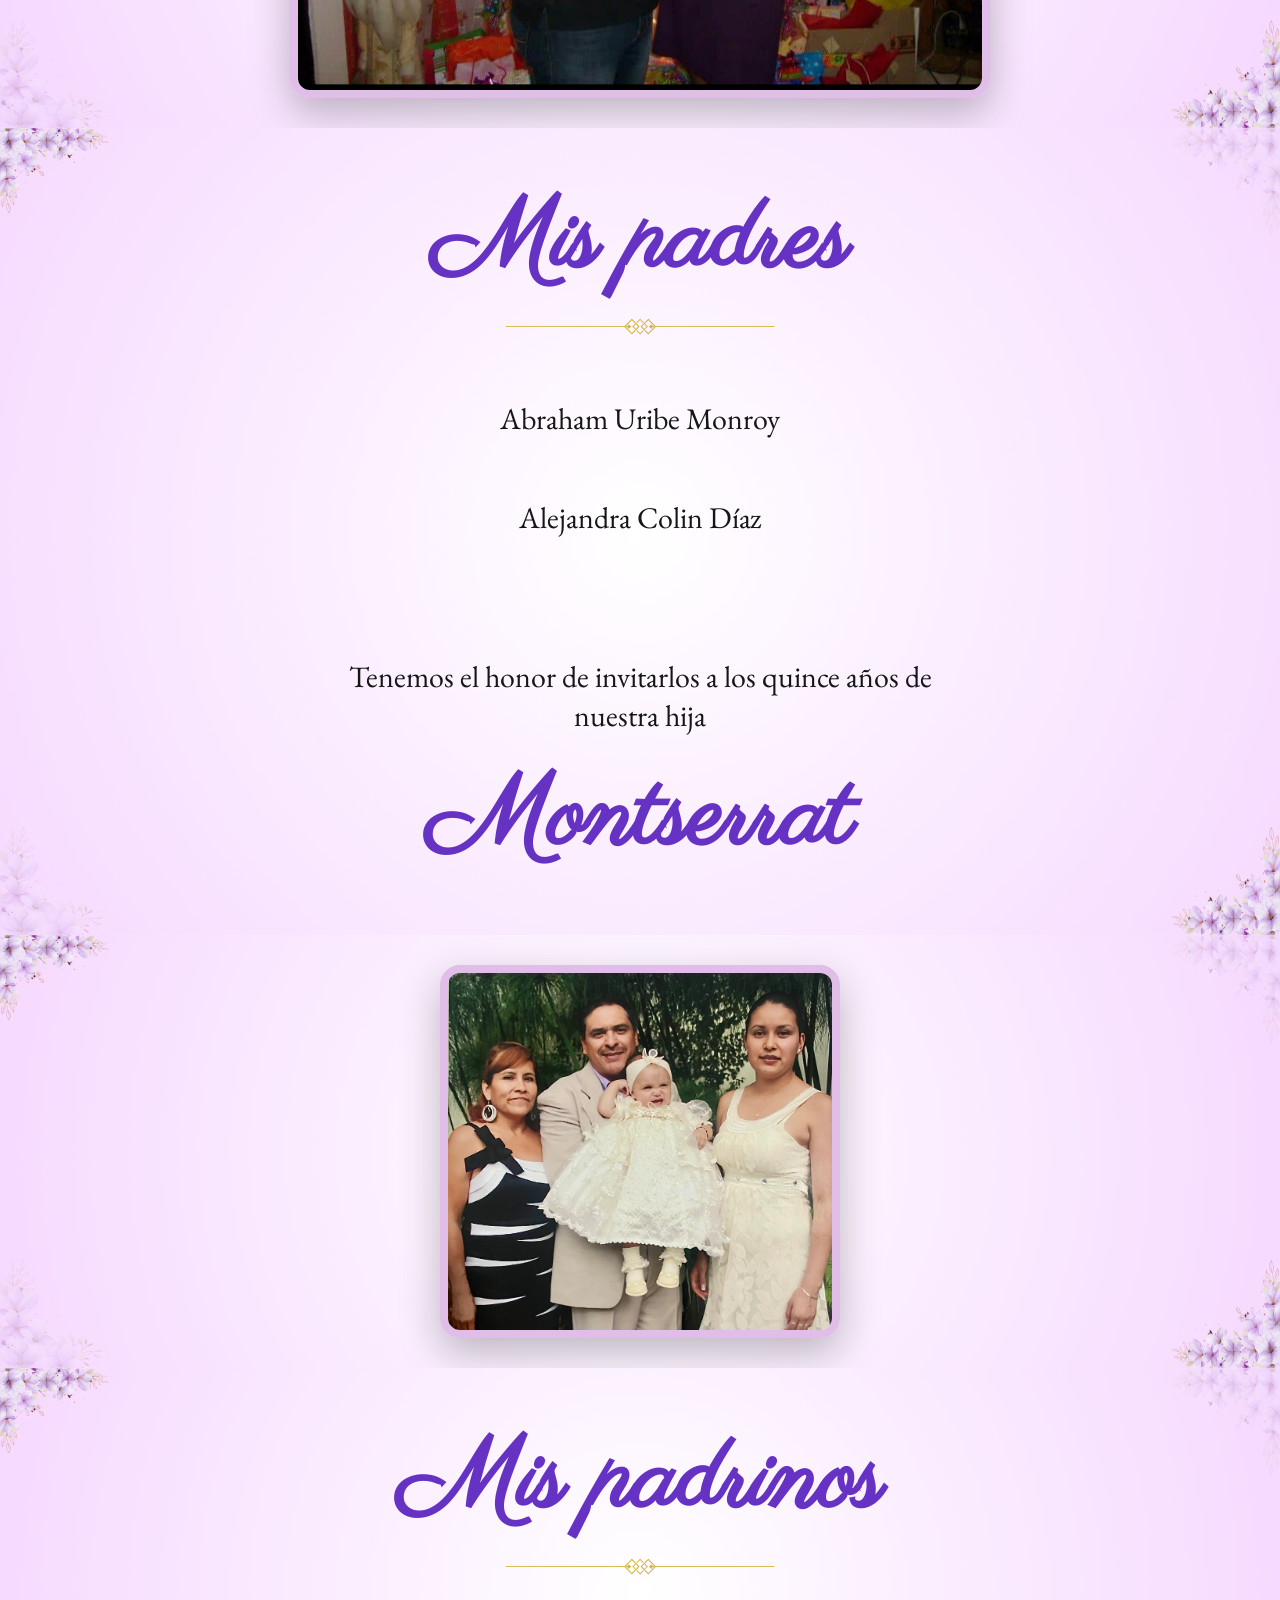
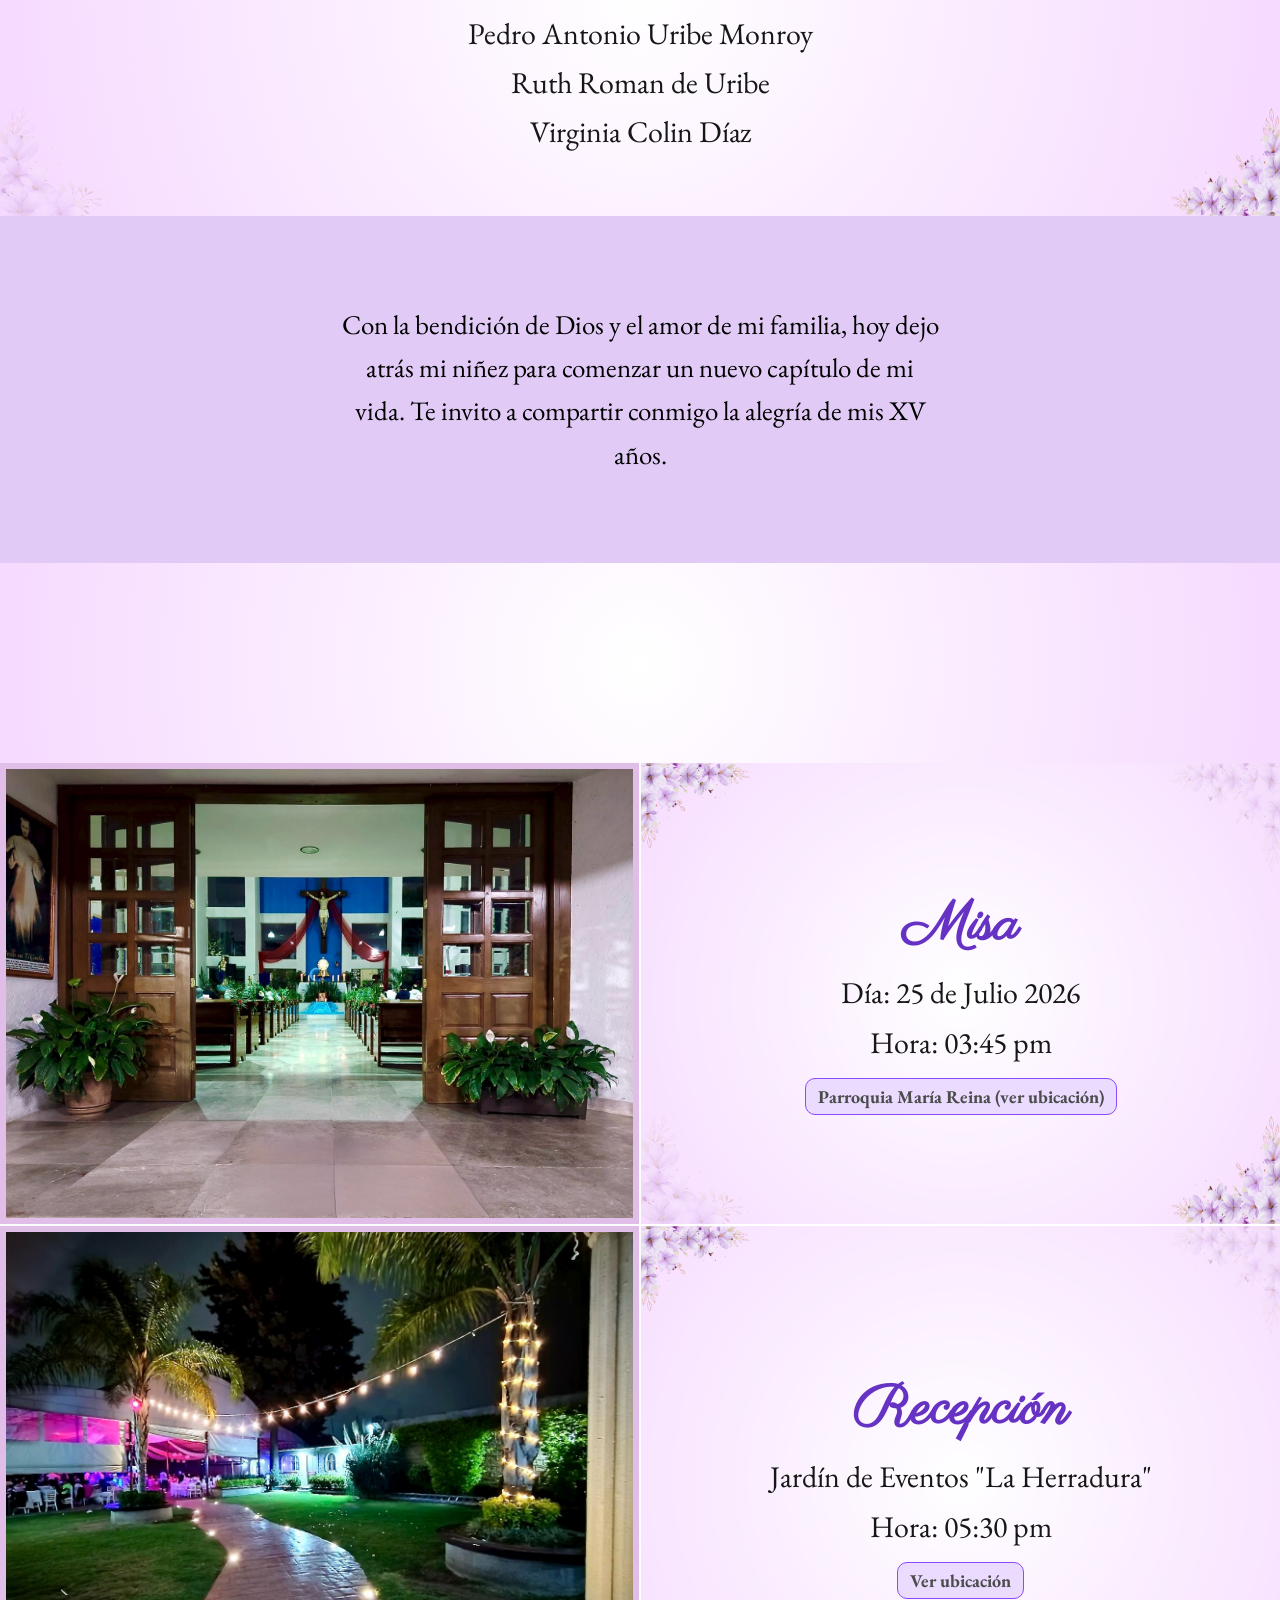
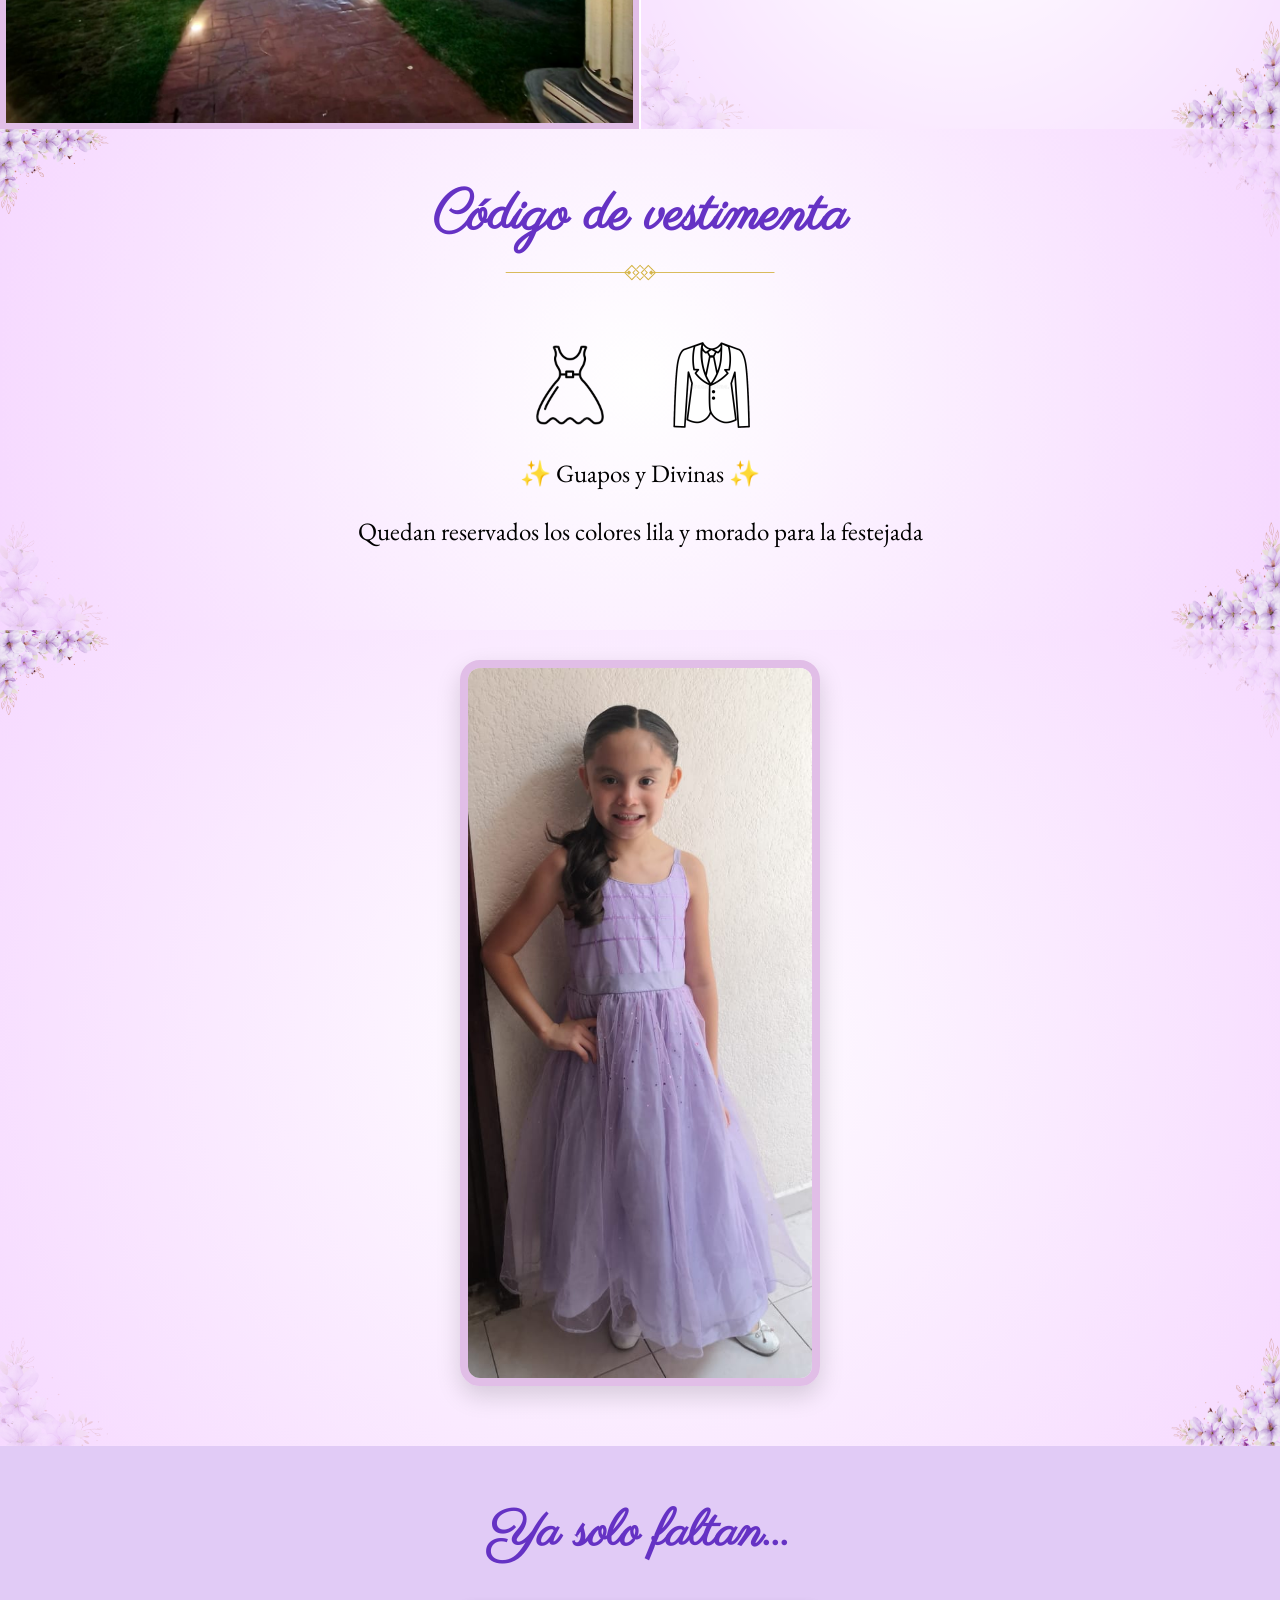
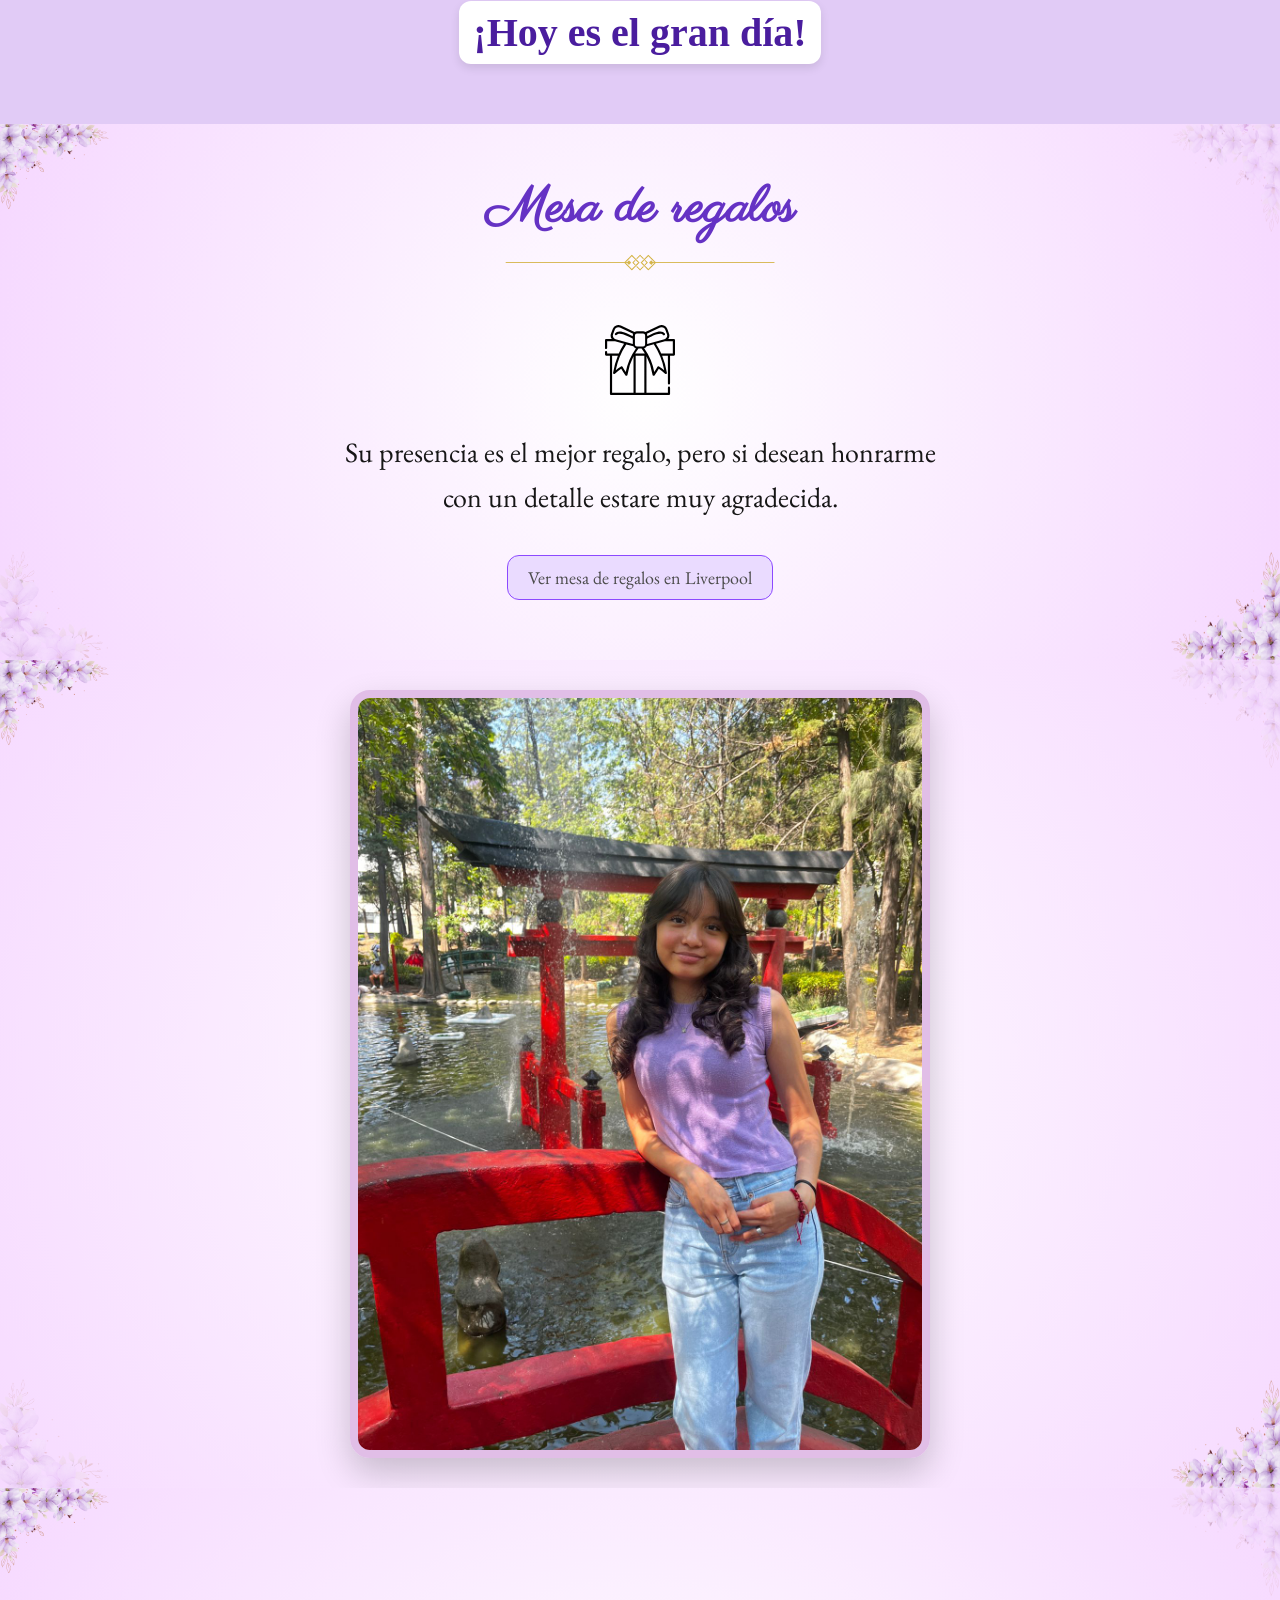
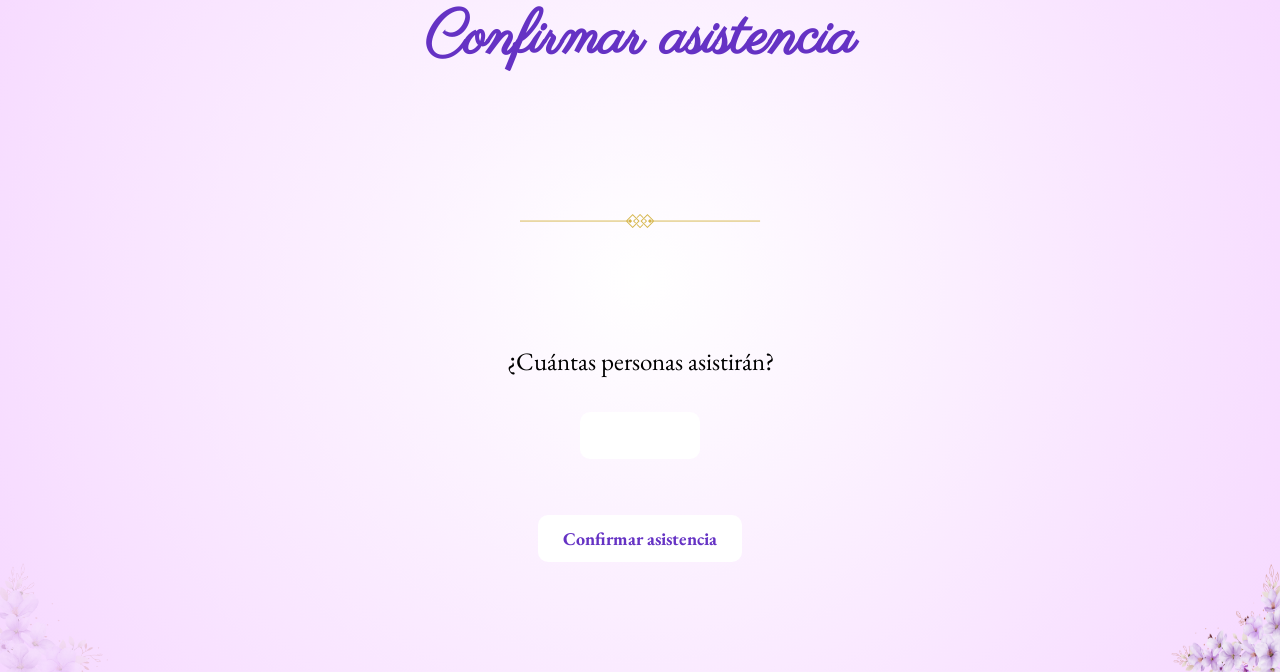
==== commit 8f1fa916: "Update index.html" ====
--- a/index.html
+++ b/index.html
@@ -14,6 +14,10 @@
 <body>
 
 <!-- 🦋 MARIPOSAS -->
+<img src="img/mariposa.png" class="mariposa">
+<img src="img/mariposa.png" class="mariposa">
+<img src="img/mariposa.png" class="mariposa">
+<img src="img/mariposa.png" class="mariposa">
 <img src="img/mariposa.png" class="mariposa">
 <img src="img/mariposa.png" class="mariposa">
 <img src="img/mariposa.png" class="mariposa">
--- a/style.css
+++ b/style.css
@@ -70,7 +70,7 @@
 .linea {
   width: clamp(30px, 10vw, 60px);
   height: 3px;
-  background: #6532C4;
+  background: #d4af37;
   border-radius: 5px;
 }
 
@@ -951,3 +951,105 @@
   pointer-events: none;
   z-index: 2;
 }
+
+/* ============================================================
+   FADE TEXTOS
+   ============================================================ */
+.fade-texto {
+  opacity: 0;
+  transition: opacity 2s ease;
+}
+
+.fade-texto.visible {
+  opacity: 1;
+}
+
+/* ============================================================
+   MARIPOSAS FLOTANTES
+   ============================================================ */
+.mariposa {
+  position: fixed;
+  width: 28px;
+  height: auto;
+  opacity: 0;
+  pointer-events: none;
+  z-index: 9998;
+  animation: volar 18s ease-in-out infinite;
+  will-change: transform, opacity;
+}
+
+/* Cada mariposa tiene posición, tamaño, duración y retraso distintos */
+.mariposa:nth-child(1) {
+  left: 8%;
+  top: 15%;
+  width: 22px;
+  animation-duration: 20s;
+  animation-delay: 0s;
+}
+.mariposa:nth-child(2) {
+  left: 75%;
+  top: 30%;
+  width: 26px;
+  animation-duration: 17s;
+  animation-delay: -5s;
+}
+.mariposa:nth-child(3) {
+  left: 50%;
+  top: 60%;
+  width: 20px;
+  animation-duration: 22s;
+  animation-delay: -9s;
+}
+.mariposa:nth-child(4) {
+  left: 20%;
+  top: 70%;
+  width: 24px;
+  animation-duration: 19s;
+  animation-delay: -3s;
+}
+.mariposa:nth-child(5) {
+  left: 88%;
+  top: 55%;
+  width: 21px;
+  animation-duration: 23s;
+  animation-delay: -13s;
+}
+.mariposa:nth-child(6) {
+  left: 40%;
+  top: 20%;
+  width: 25px;
+  animation-duration: 16s;
+  animation-delay: -7s;
+}
+
+/* Vuelo ondulado: sube, se mueve a los lados, aparece y desaparece */
+@keyframes volar {
+  0% {
+    transform: translate(0px, 0px) rotate(-5deg) scaleX(1);
+    opacity: 0;
+  }
+  10% {
+    opacity: 0.55;
+  }
+  25% {
+    transform: translate(30px, -40px) rotate(5deg) scaleX(-1);
+  }
+  40% {
+    transform: translate(-20px, -80px) rotate(-8deg) scaleX(1);
+  }
+  55% {
+    transform: translate(40px, -120px) rotate(6deg) scaleX(-1);
+  }
+  70% {
+    transform: translate(-10px, -160px) rotate(-4deg) scaleX(1);
+    opacity: 0.5;
+  }
+  85% {
+    transform: translate(25px, -210px) rotate(7deg) scaleX(-1);
+    opacity: 0.3;
+  }
+  100% {
+    transform: translate(0px, -260px) rotate(-5deg) scaleX(1);
+    opacity: 0;
+  }
+}
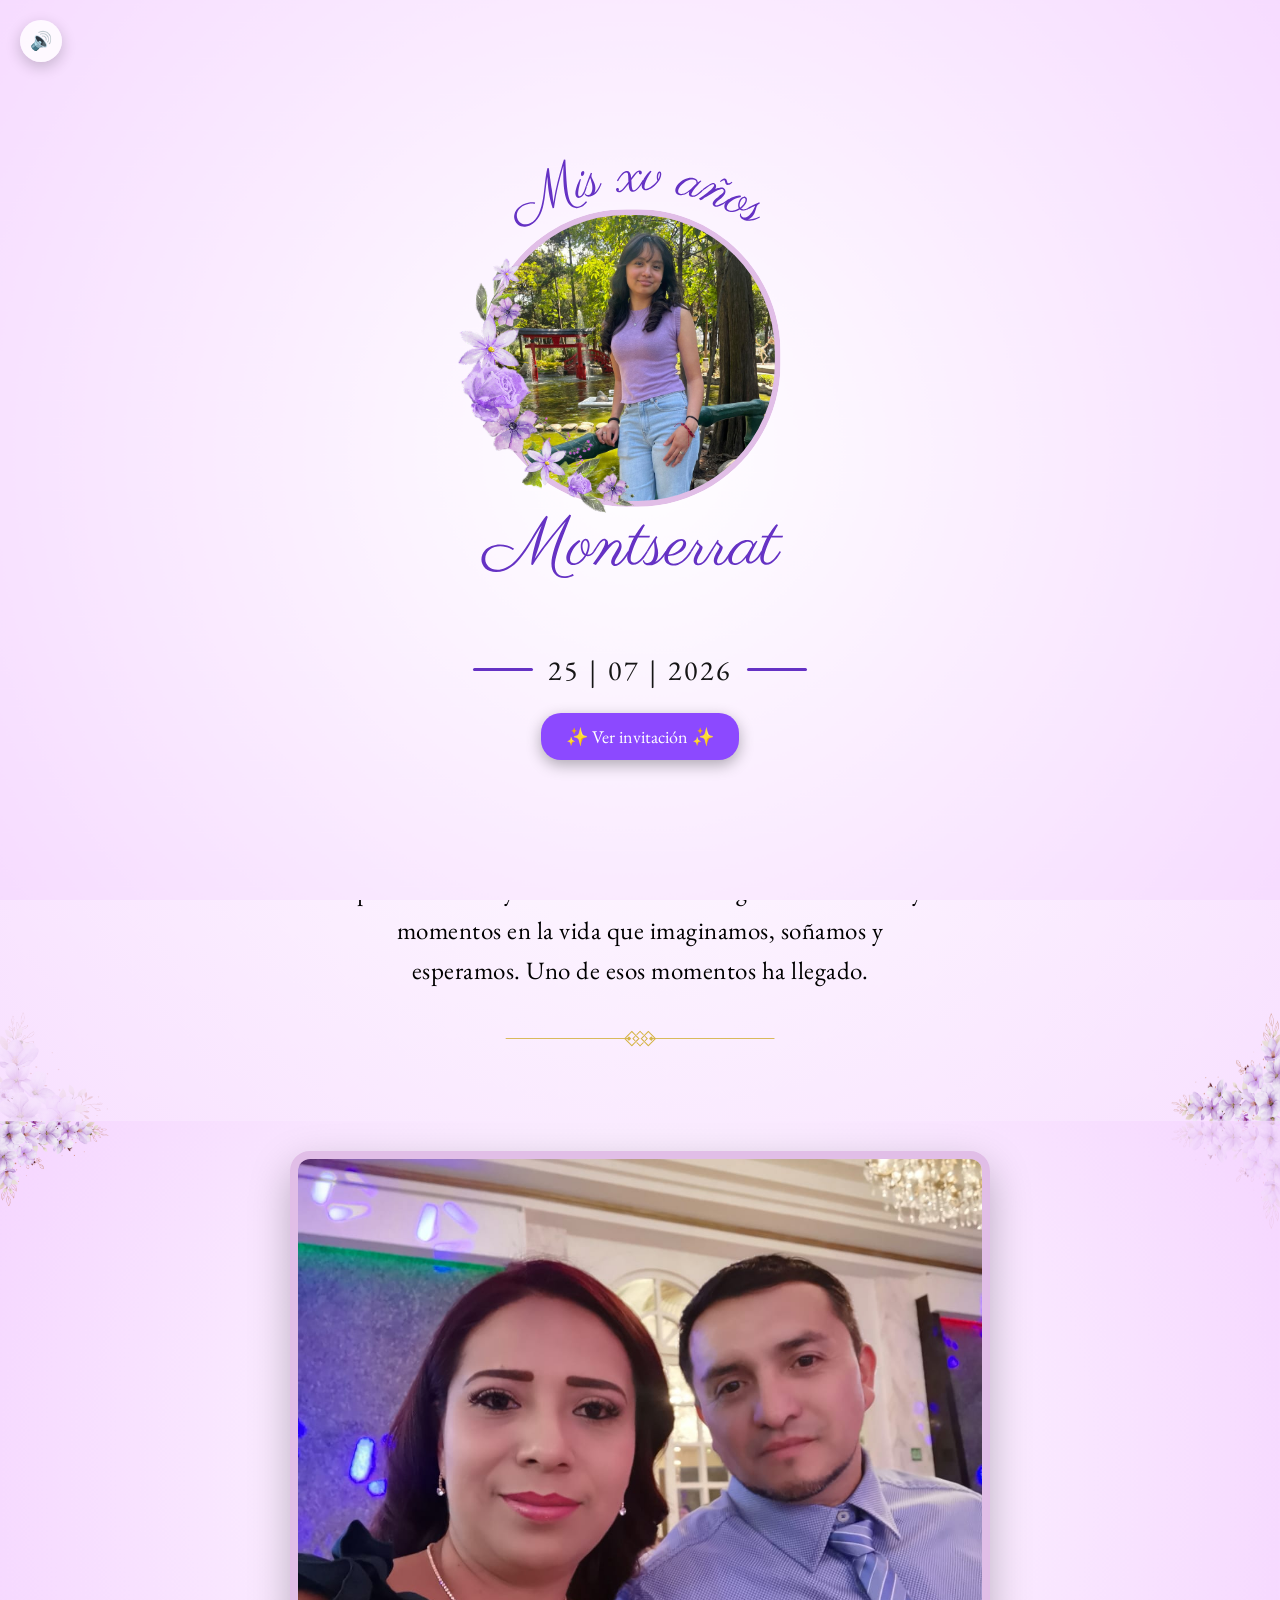
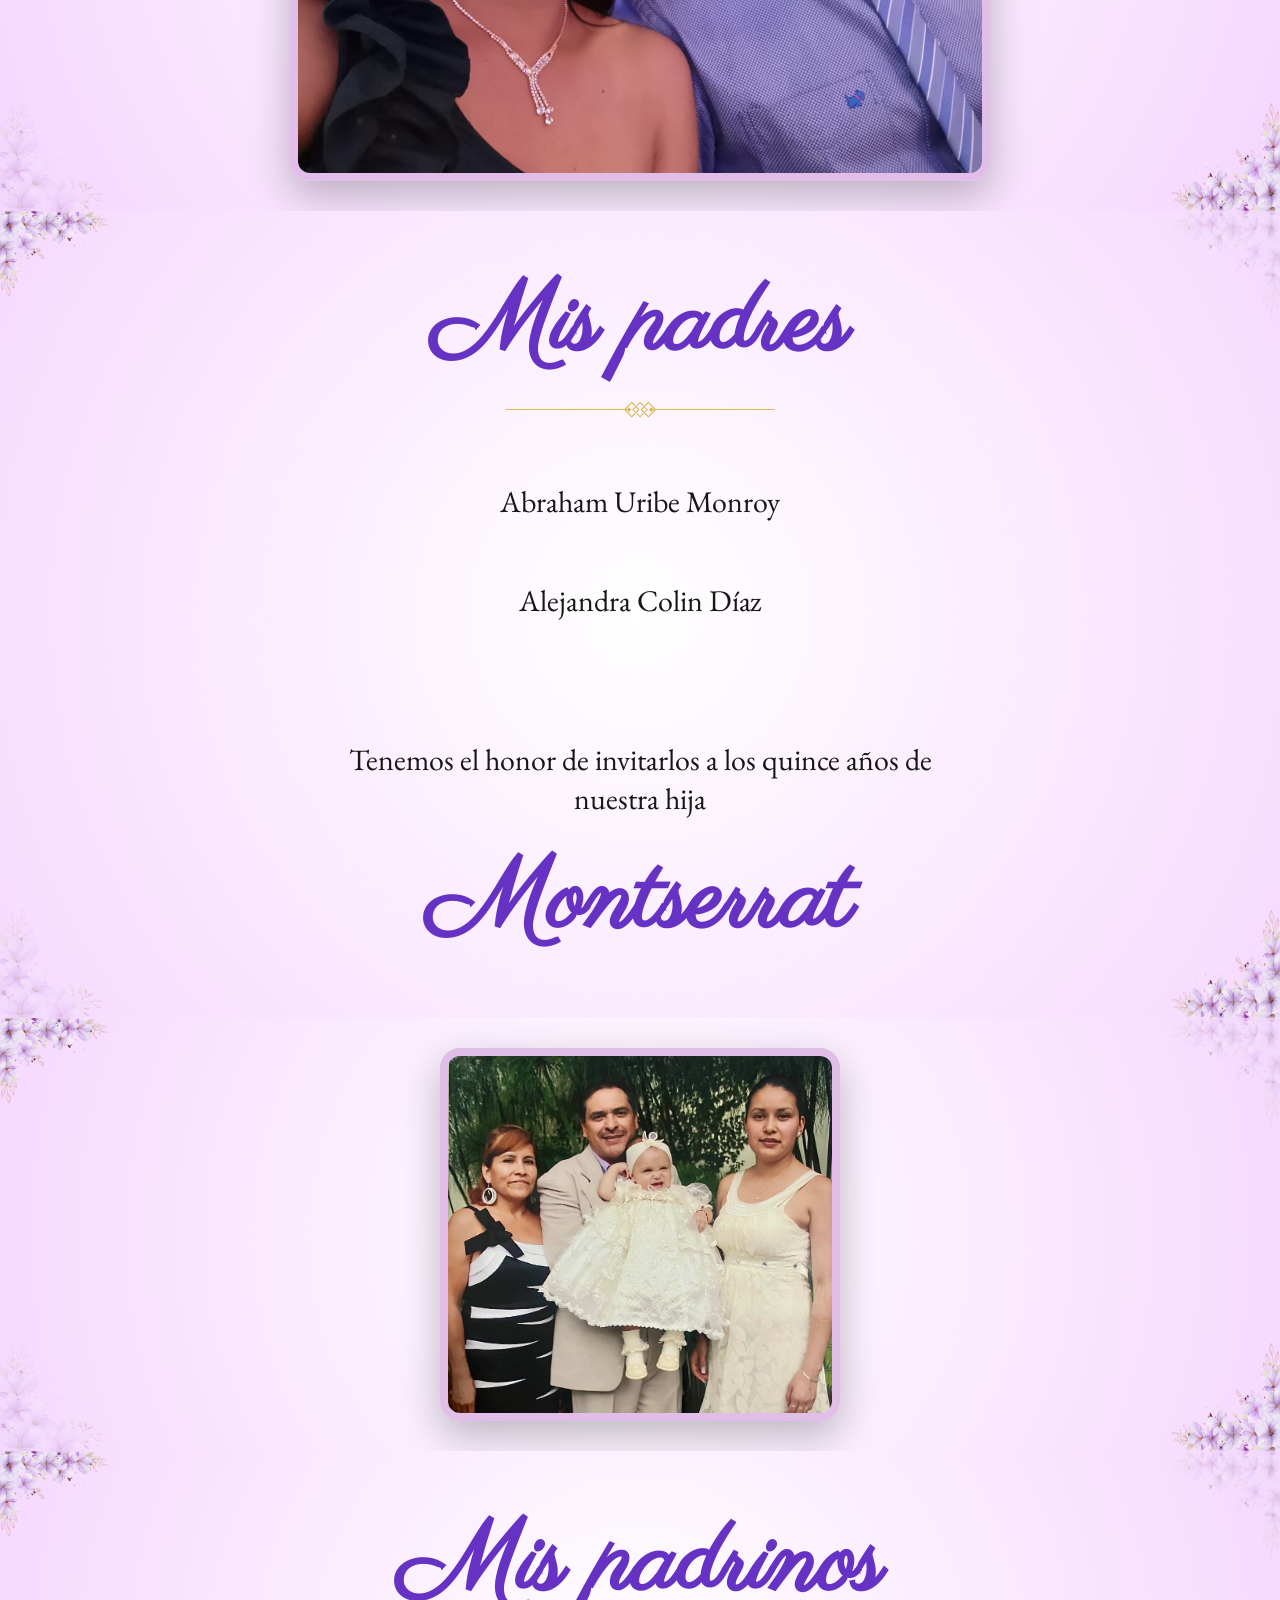
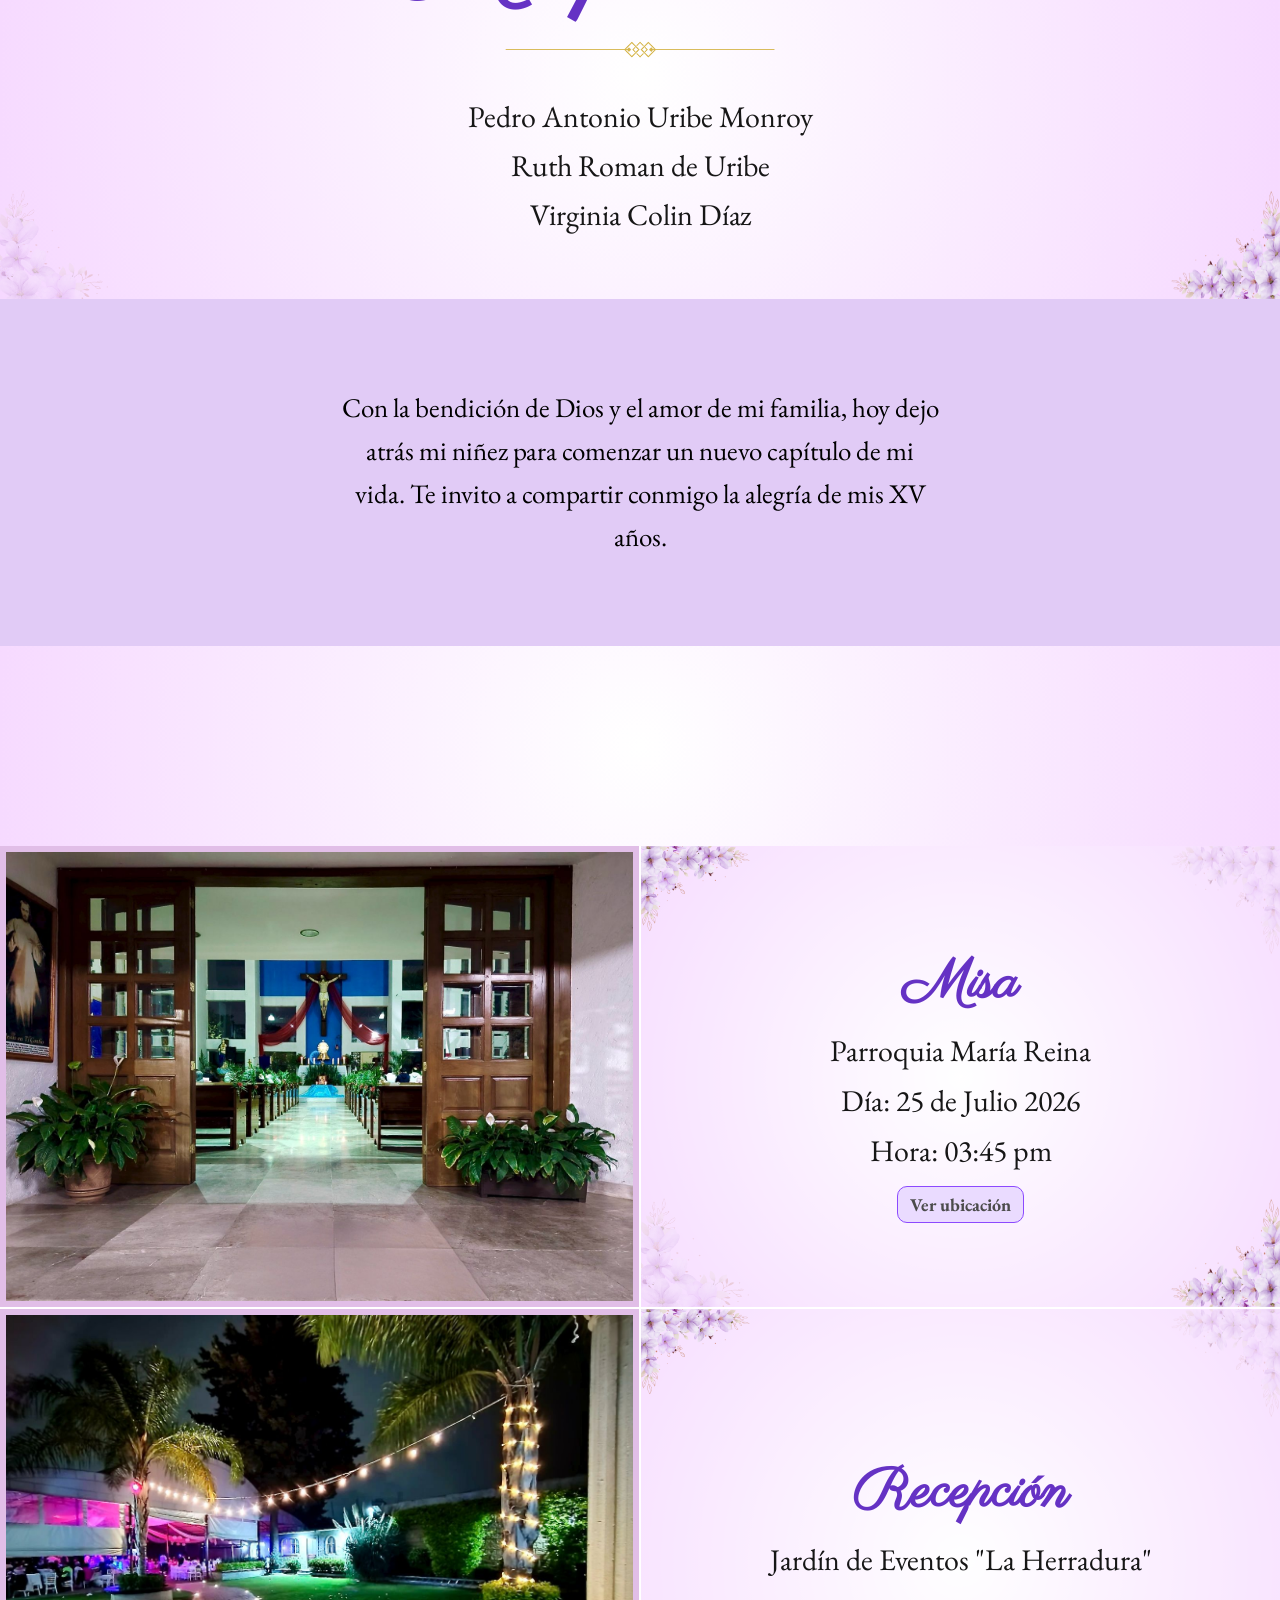
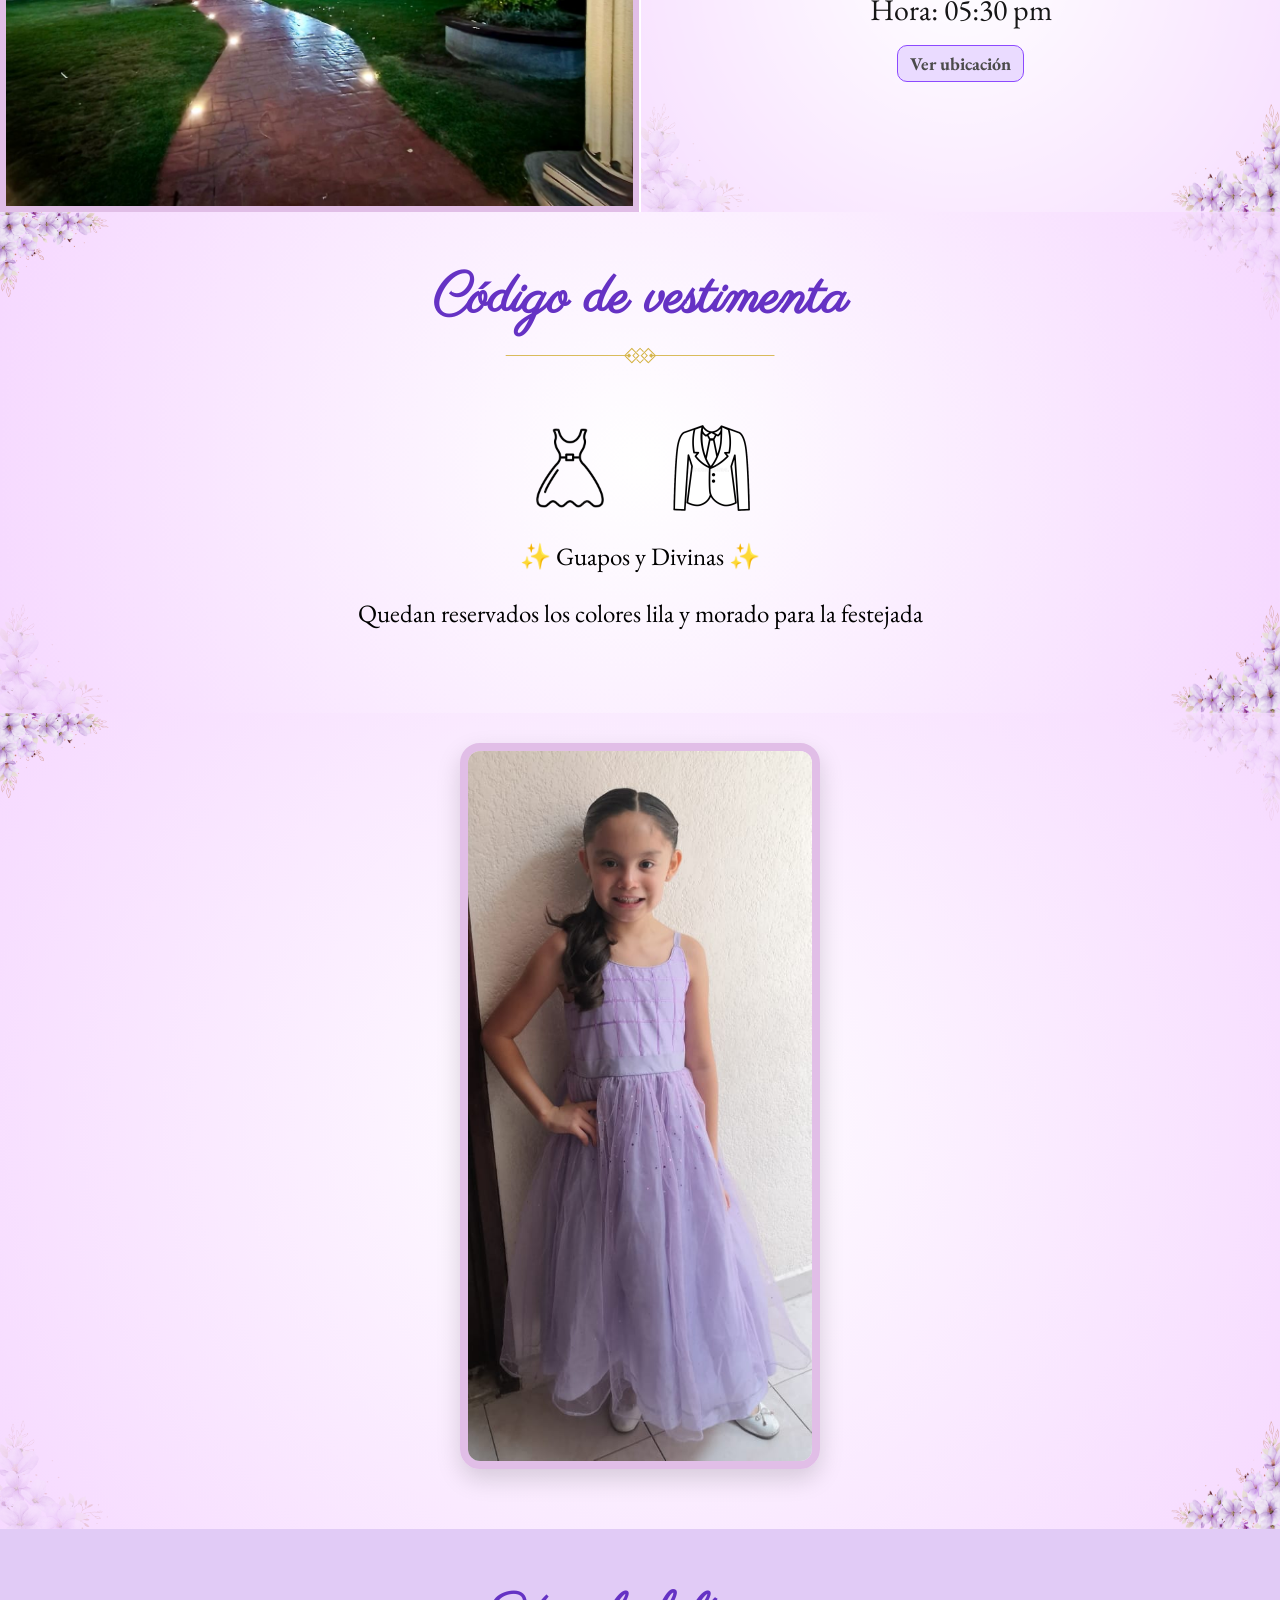
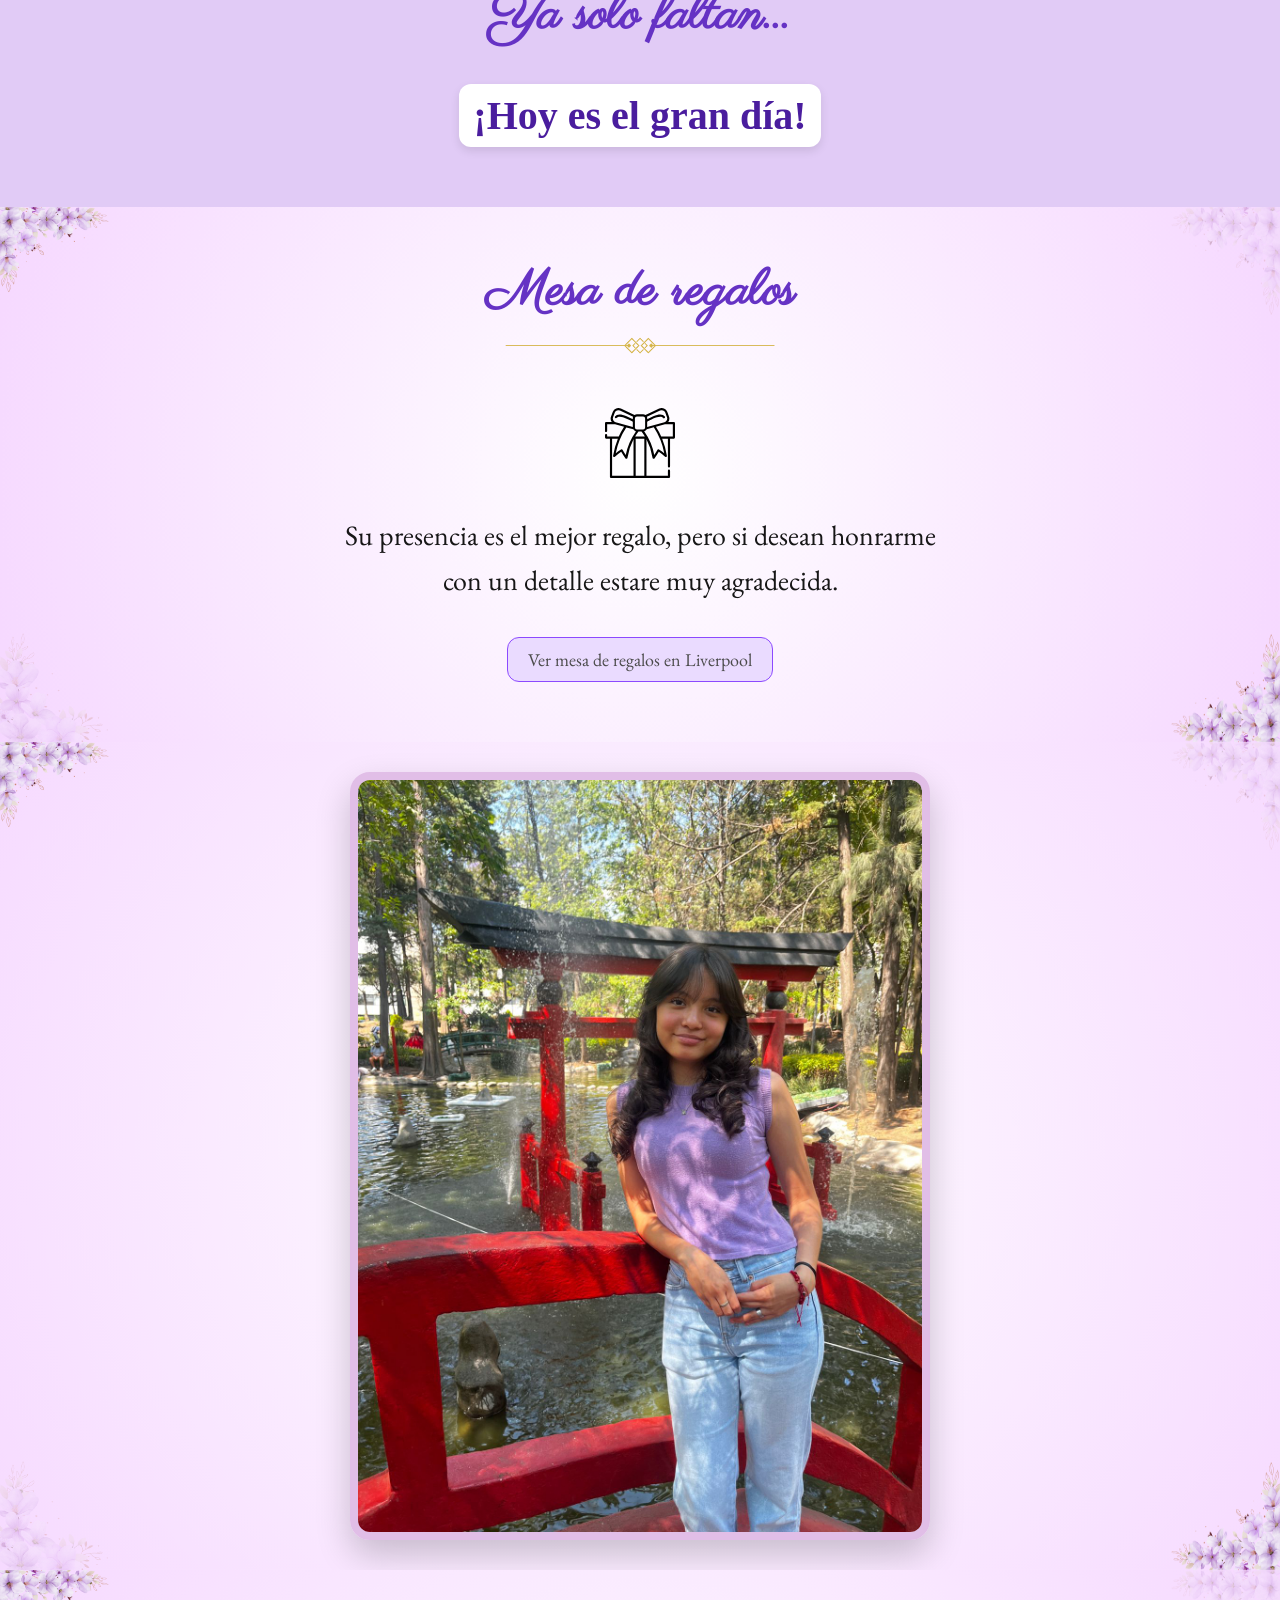
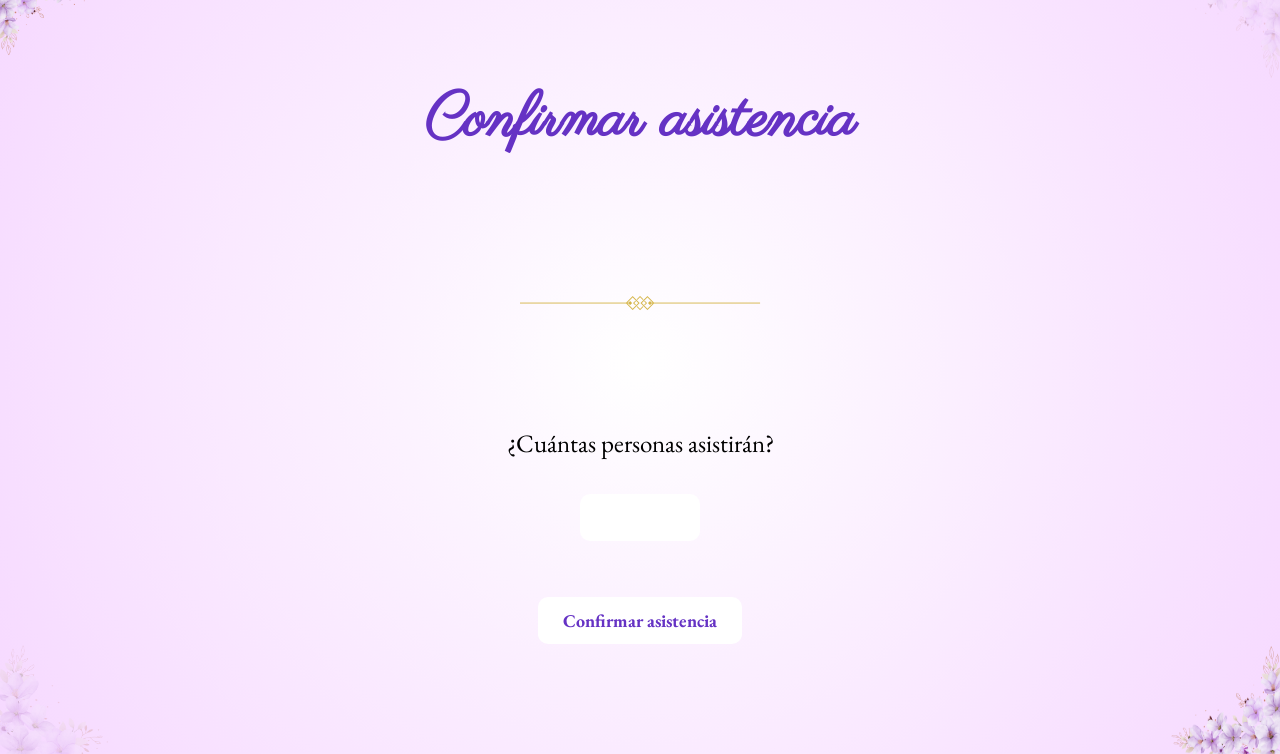
==== commit 1dc2c237: "Update index.html" ====
--- a/index.html
+++ b/index.html
@@ -4,27 +4,27 @@
   <meta name="viewport" content="width=device-width, initial-scale=1.0">
   <meta charset="UTF-8">
   <title>Mis XV</title>
-
   <link rel="stylesheet" href="style.css">
-
   <link href="https://fonts.googleapis.com/css2?family=EB+Garamond&display=swap" rel="stylesheet">
   <link href="https://fonts.googleapis.com/css2?family=Parisienne&display=swap" rel="stylesheet">
 </head>
 
 <body>
 
-<!-- 🦋 MARIPOSAS -->
-<img src="img/mariposa.png" class="mariposa">
-<img src="img/mariposa.png" class="mariposa">
-<img src="img/mariposa.png" class="mariposa">
-<img src="img/mariposa.png" class="mariposa">
-<img src="img/mariposa.png" class="mariposa">
-<img src="img/mariposa.png" class="mariposa">
-<img src="img/mariposa.png" class="mariposa">
-<img src="img/mariposa.png" class="mariposa">
-<img src="img/mariposa.png" class="mariposa">
-<img src="img/mariposa.png" class="mariposa">
-
+<!-- 🦋 MARIPOSAS — clase única por cada una -->
+<img src="img/mariposa.png" class="mariposa mariposa-1">
+<img src="img/mariposa.png" class="mariposa mariposa-2">
+<img src="img/mariposa.png" class="mariposa mariposa-3">
+<img src="img/mariposa.png" class="mariposa mariposa-4">
+<img src="img/mariposa.png" class="mariposa mariposa-5">
+<img src="img/mariposa.png" class="mariposa mariposa-6">
+<img src="img/mariposa.png" class="mariposa mariposa-7">
+<img src="img/mariposa.png" class="mariposa mariposa-8">
+<img src="img/mariposa.png" class="mariposa mariposa-9">  
+<img src="img/mariposa.png" class="mariposa mariposa-10">
+<img src="img/mariposa.png" class="mariposa mariposa-11">
+<img src="img/mariposa.png" class="mariposa mariposa-12">
+  
 <section class="portada">
   <object data="img/portada-central.svg" class="portada-central animar"></object>
   <p class="frase fade-texto">
@@ -72,21 +72,19 @@
 <section class="separador"></section>
 
 <section class="evento-grid">
-
-  <!-- MISA -->
   <div class="imagen animar-izq">
     <img src="img/misa.png">
   </div>
   <div class="misa animar-der">
     <h2 class="fade-texto">Misa</h2>
+    <p class="fade-texto">Parroquia María Reina</p> 
     <p class="fade-texto">Día: 25 de Julio 2026</p>
     <p class="fade-texto">Hora: 03:45 pm</p>
     <a class="fade-texto" href="https://www.google.com/maps/dir//Parroquia+de+Mar%C3%ADa+Reina,+San+Juan+del+R%C3%ADo+262,+Tlalpan,+14250+Ciudad+de+M%C3%A9xico,+CDMX" target="_blank">
-      Parroquia María Reina (ver ubicación)
+      Ver ubicación
     </a>
   </div>
 
-  <!-- RECEPCIÓN -->
   <div class="imagen animar-der">
     <img src="img/salon.png">
   </div>
@@ -98,7 +96,6 @@
       Ver ubicación
     </a>
   </div>
-
 </section>
 
 <section class="vestimenta">
@@ -190,6 +187,7 @@
 <button id="toggleMusica">🔊</button>
 
 <script>
+  // ── FADE TEXTOS ──
   const fadeEls = document.querySelectorAll('.fade-texto');
   function mostrarFades() {
     const trigger = window.innerHeight * 0.88;
@@ -201,6 +199,23 @@
   }
   window.addEventListener('scroll', mostrarFades);
   window.addEventListener('load', mostrarFades);
+
+  // ── MARIPOSAS — se activan solo cuando se abre la invitación ──
+  document.getElementById('abrir').addEventListener('click', () => {
+    // Pequeño delay para que el overlay termine de subir antes de soltar las mariposas
+    setTimeout(() => {
+      document.body.classList.add('mariposas-activas');
+    }, 800);
+  });
+</script>
+
+<script>
+  // ── MARIPOSAS — se activan solo cuando se abre la invitación ──
+  document.getElementById('abrir').addEventListener('click', () => {
+    setTimeout(() => {
+      document.body.classList.add('mariposas-activas');
+    }, 800);
+  });
 </script>
 
 </body>
--- a/style.css
+++ b/style.css
@@ -70,7 +70,7 @@
 .linea {
   width: clamp(30px, 10vw, 60px);
   height: 3px;
-  background: #d4af37;
+  background: #6532C4;
   border-radius: 5px;
 }
 
@@ -967,89 +967,138 @@
 /* ============================================================
    MARIPOSAS FLOTANTES
    ============================================================ */
+
+/* Base — pausadas hasta que el overlay se cierre */
 .mariposa {
   position: fixed;
-  width: 28px;
   height: auto;
   opacity: 0;
   pointer-events: none;
   z-index: 9998;
-  animation: volar 18s ease-in-out infinite;
+  animation: volar ease-in-out infinite;
+  animation-play-state: paused;
   will-change: transform, opacity;
 }
 
-/* Cada mariposa tiene posición, tamaño, duración y retraso distintos */
-.mariposa:nth-child(1) {
-  left: 8%;
-  top: 15%;
+/* Se activan cuando el body tiene clase .mariposas-activas (la pone el JS al abrir) */
+body.mariposas-activas .mariposa {
+  animation-play-state: running;
+}
+
+/* Posición, tamaño y ritmo únicos por mariposa */
+.mariposa-1 {
+  left: 8%;   top: 20%;
   width: 22px;
   animation-duration: 20s;
   animation-delay: 0s;
 }
-.mariposa:nth-child(2) {
-  left: 75%;
-  top: 30%;
+.mariposa-2 {
+  left: 78%;  top: 35%;
   width: 26px;
   animation-duration: 17s;
-  animation-delay: -5s;
-}
-.mariposa:nth-child(3) {
-  left: 50%;
-  top: 60%;
+  animation-delay: -6s;
+}
+.mariposa-3 {
+  left: 52%;  top: 65%;
   width: 20px;
-  animation-duration: 22s;
-  animation-delay: -9s;
-}
-.mariposa:nth-child(4) {
-  left: 20%;
-  top: 70%;
+  animation-duration: 23s;
+  animation-delay: -11s;
+}
+.mariposa-4 {
+  left: 18%;  top: 72%;
   width: 24px;
   animation-duration: 19s;
-  animation-delay: -3s;
-}
-.mariposa:nth-child(5) {
-  left: 88%;
-  top: 55%;
+  animation-delay: -4s;
+}
+.mariposa-5 {
+  left: 90%;  top: 50%;
   width: 21px;
-  animation-duration: 23s;
-  animation-delay: -13s;
-}
-.mariposa:nth-child(6) {
-  left: 40%;
-  top: 20%;
+  animation-duration: 25s;
+  animation-delay: -15s;
+}
+.mariposa-6 {
+  left: 38%;  top: 15%;
   width: 25px;
   animation-duration: 16s;
-  animation-delay: -7s;
-}
-
-/* Vuelo ondulado: sube, se mueve a los lados, aparece y desaparece */
+  animation-delay: -8s;
+
+}
+.mariposa-7 {
+  left: 25%;  top: 40%;
+  width: 21px;
+  animation-duration: 25s;
+  animation-delay: -15s;
+}
+.mariposa-8 {
+  left: 42%;  top: 19%;
+  width: 25px;
+  animation-duration: 16s;
+  animation-delay: -8s;
+}
+.mariposa-9 {
+  left: 65%;  top: 80%;
+  width: 25px;
+  animation-duration: 16s;
+  animation-delay: -8s;
+}
+.mariposa-10 {
+  left: 60%;  top: 27%;
+  width: 25px;
+  animation-duration: 16s;
+  animation-delay: -8s;  
+}
+.mariposa-11 {
+  left: 35%;  top: 79%;
+  width: 25px;
+  animation-duration: 16s;
+  animation-delay: -8s;
+}
+.mariposa-12 {
+  left: 12%;  top: 59%;
+  width: 25px;
+  animation-duration: 16s;
+  animation-delay: -8s;
+}
+/* Vuelo ondulado suave — sube zigzagueando y se desvanece */
 @keyframes volar {
   0% {
-    transform: translate(0px, 0px) rotate(-5deg) scaleX(1);
+    transform: translate(0px, 0px) rotate(-4deg) scaleX(1);
     opacity: 0;
   }
-  10% {
-    opacity: 0.55;
-  }
-  25% {
-    transform: translate(30px, -40px) rotate(5deg) scaleX(-1);
-  }
-  40% {
-    transform: translate(-20px, -80px) rotate(-8deg) scaleX(1);
-  }
-  55% {
-    transform: translate(40px, -120px) rotate(6deg) scaleX(-1);
-  }
-  70% {
-    transform: translate(-10px, -160px) rotate(-4deg) scaleX(1);
+  8% {
     opacity: 0.5;
   }
-  85% {
-    transform: translate(25px, -210px) rotate(7deg) scaleX(-1);
-    opacity: 0.3;
+  20% {
+    transform: translate(28px, -35px) rotate(4deg) scaleX(-1);
+  }
+  35% {
+    transform: translate(-18px, -75px) rotate(-6deg) scaleX(1);
+  }
+  50% {
+    transform: translate(35px, -115px) rotate(5deg) scaleX(-1);
+    opacity: 0.45;
+  }
+  65% {
+    transform: translate(-12px, -155px) rotate(-4deg) scaleX(1);
+  }
+  80% {
+    transform: translate(22px, -200px) rotate(6deg) scaleX(-1);
+    opacity: 0.25;
   }
   100% {
-    transform: translate(0px, -260px) rotate(-5deg) scaleX(1);
+    transform: translate(0px, -255px) rotate(-4deg) scaleX(1);
     opacity: 0;
   }
 }
+
+/* ============================================================
+   FADE TEXTOS
+   ============================================================ */
+.fade-texto {
+  opacity: 0;
+  transition: opacity 2s ease;
+}
+
+.fade-texto.visible {
+  opacity: 1;
+}
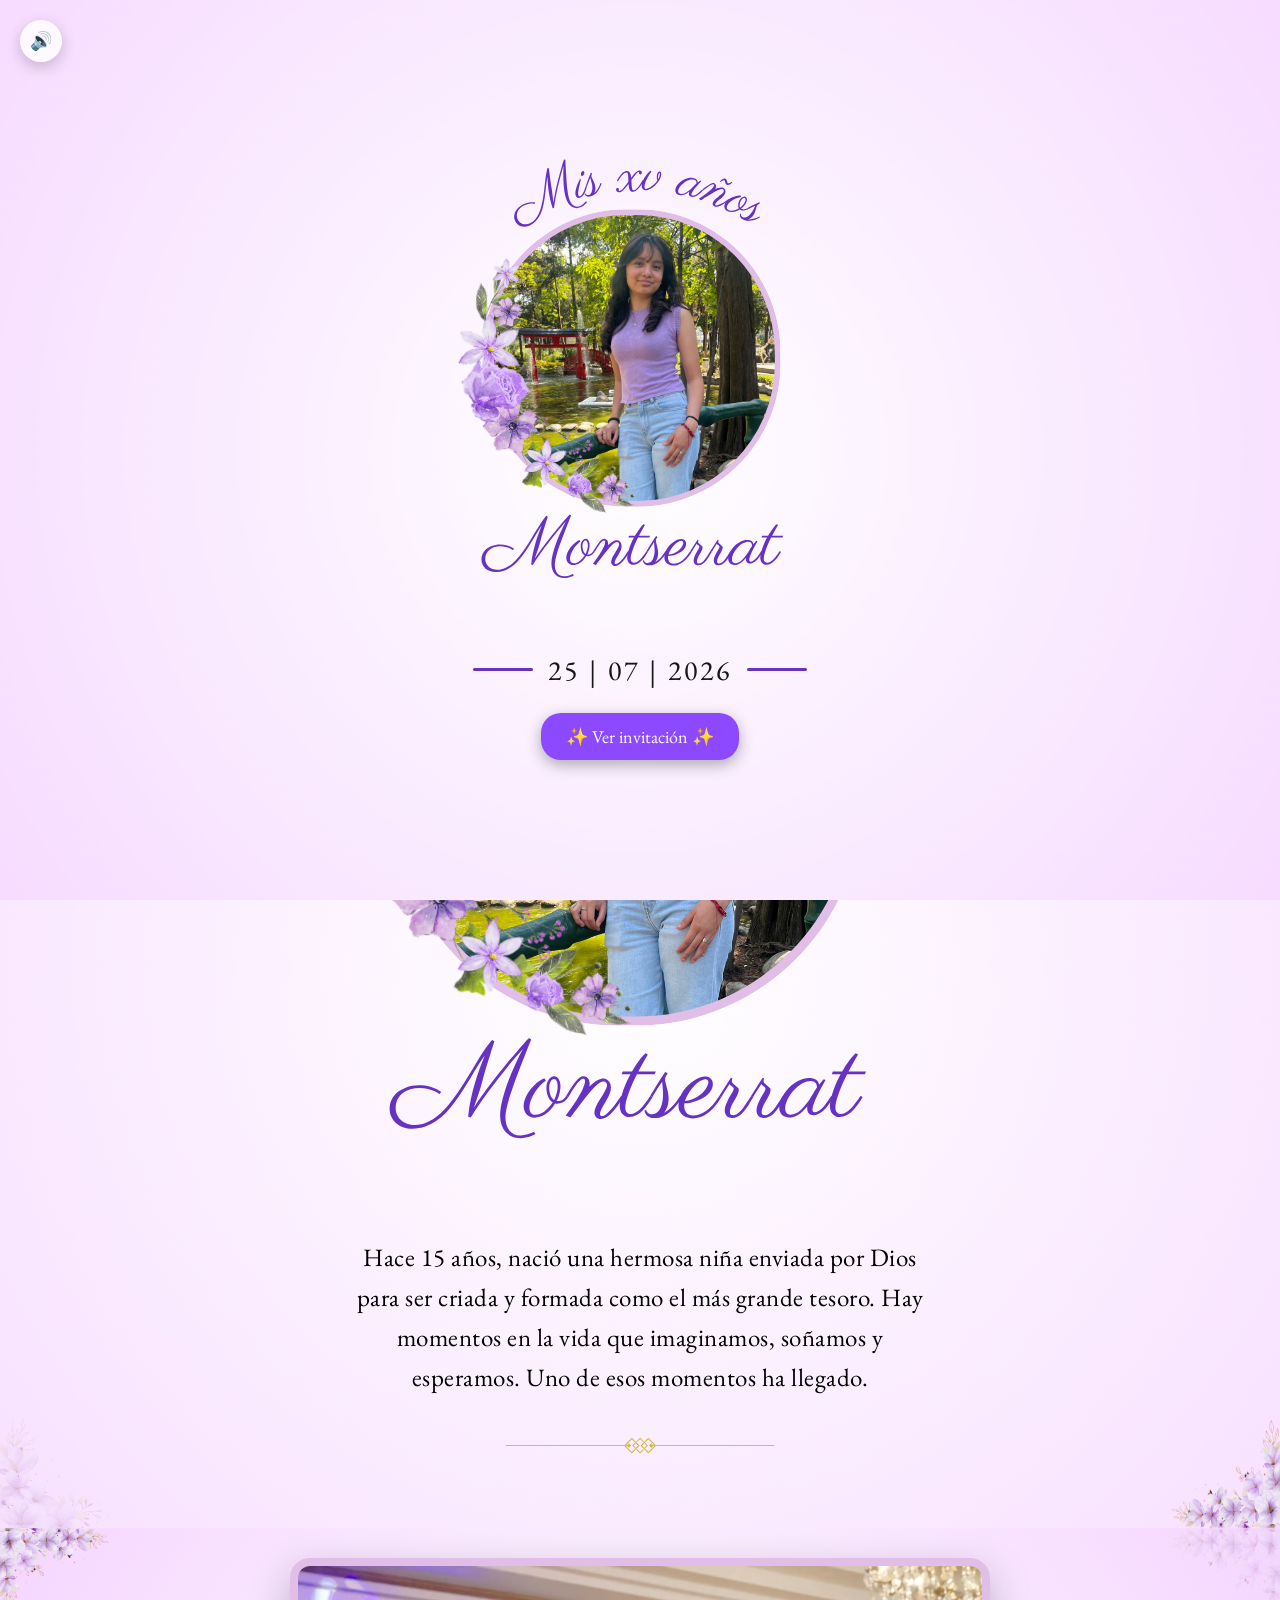
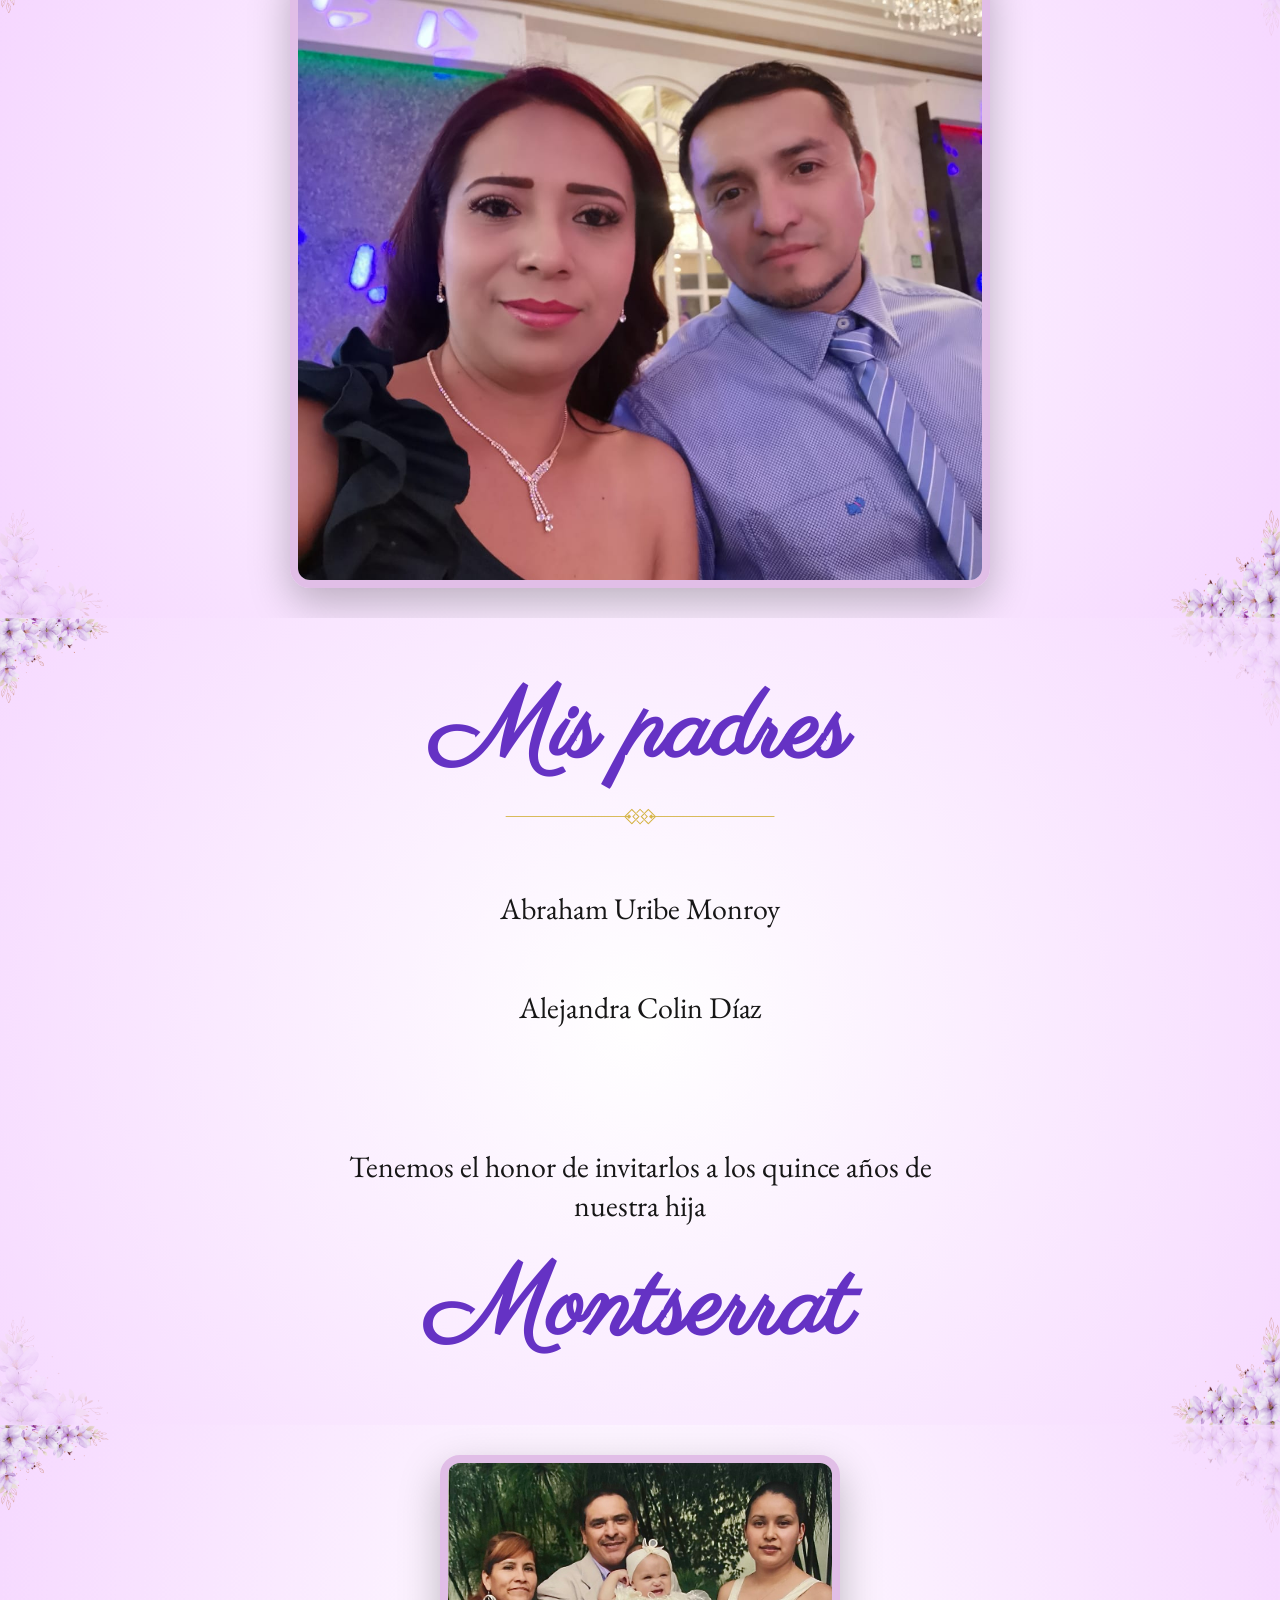
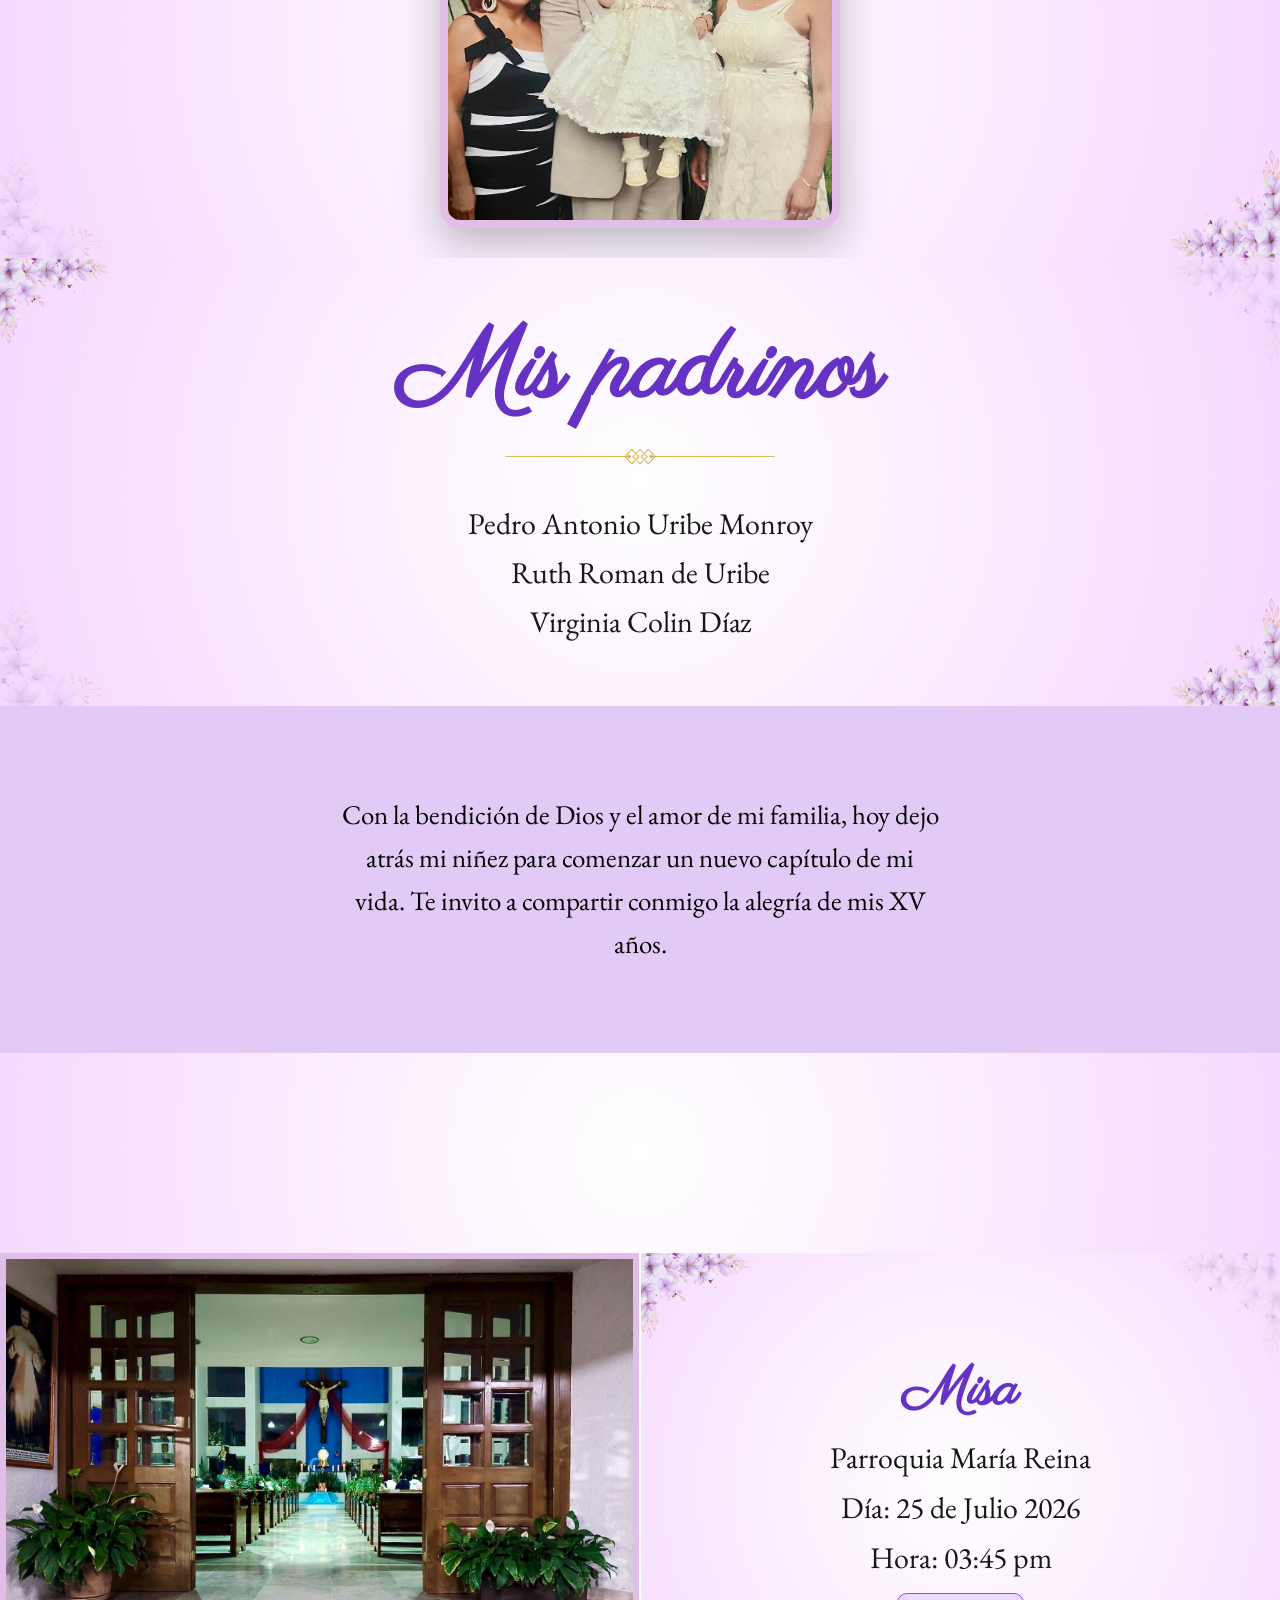
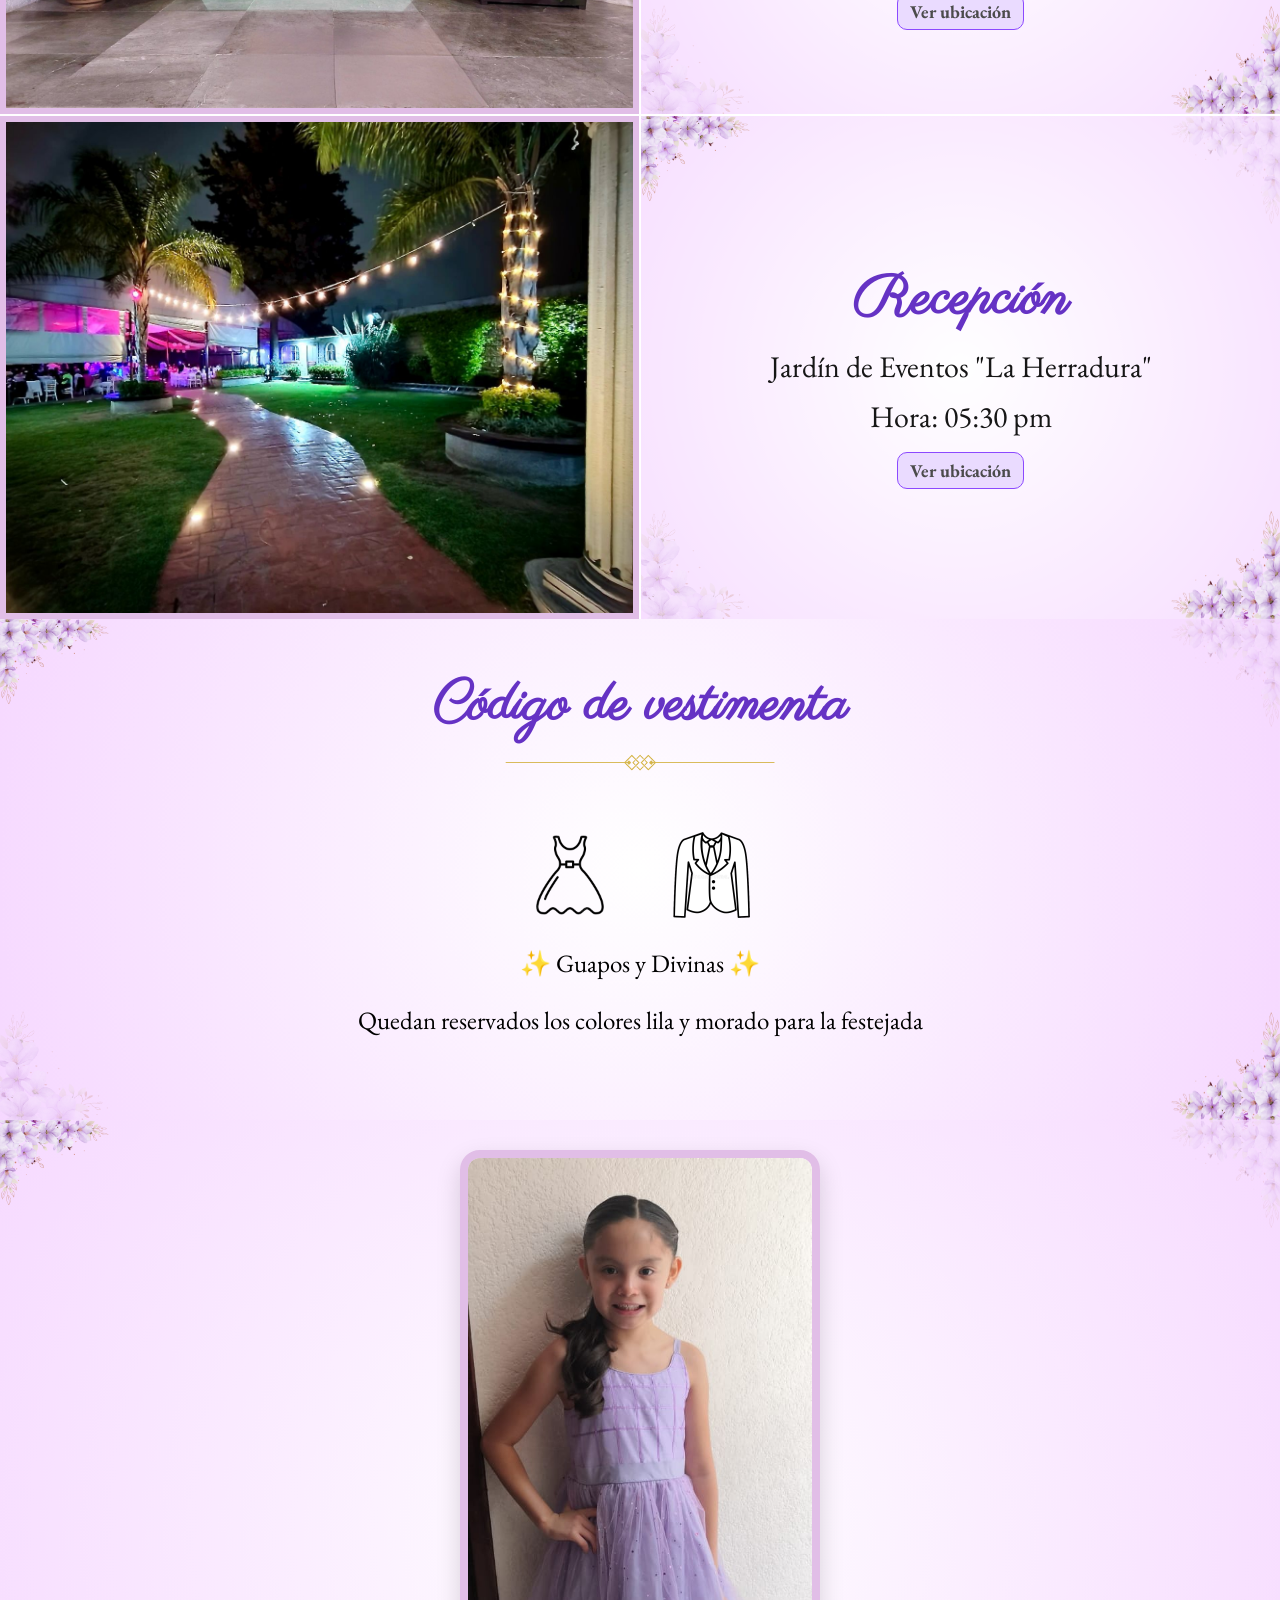
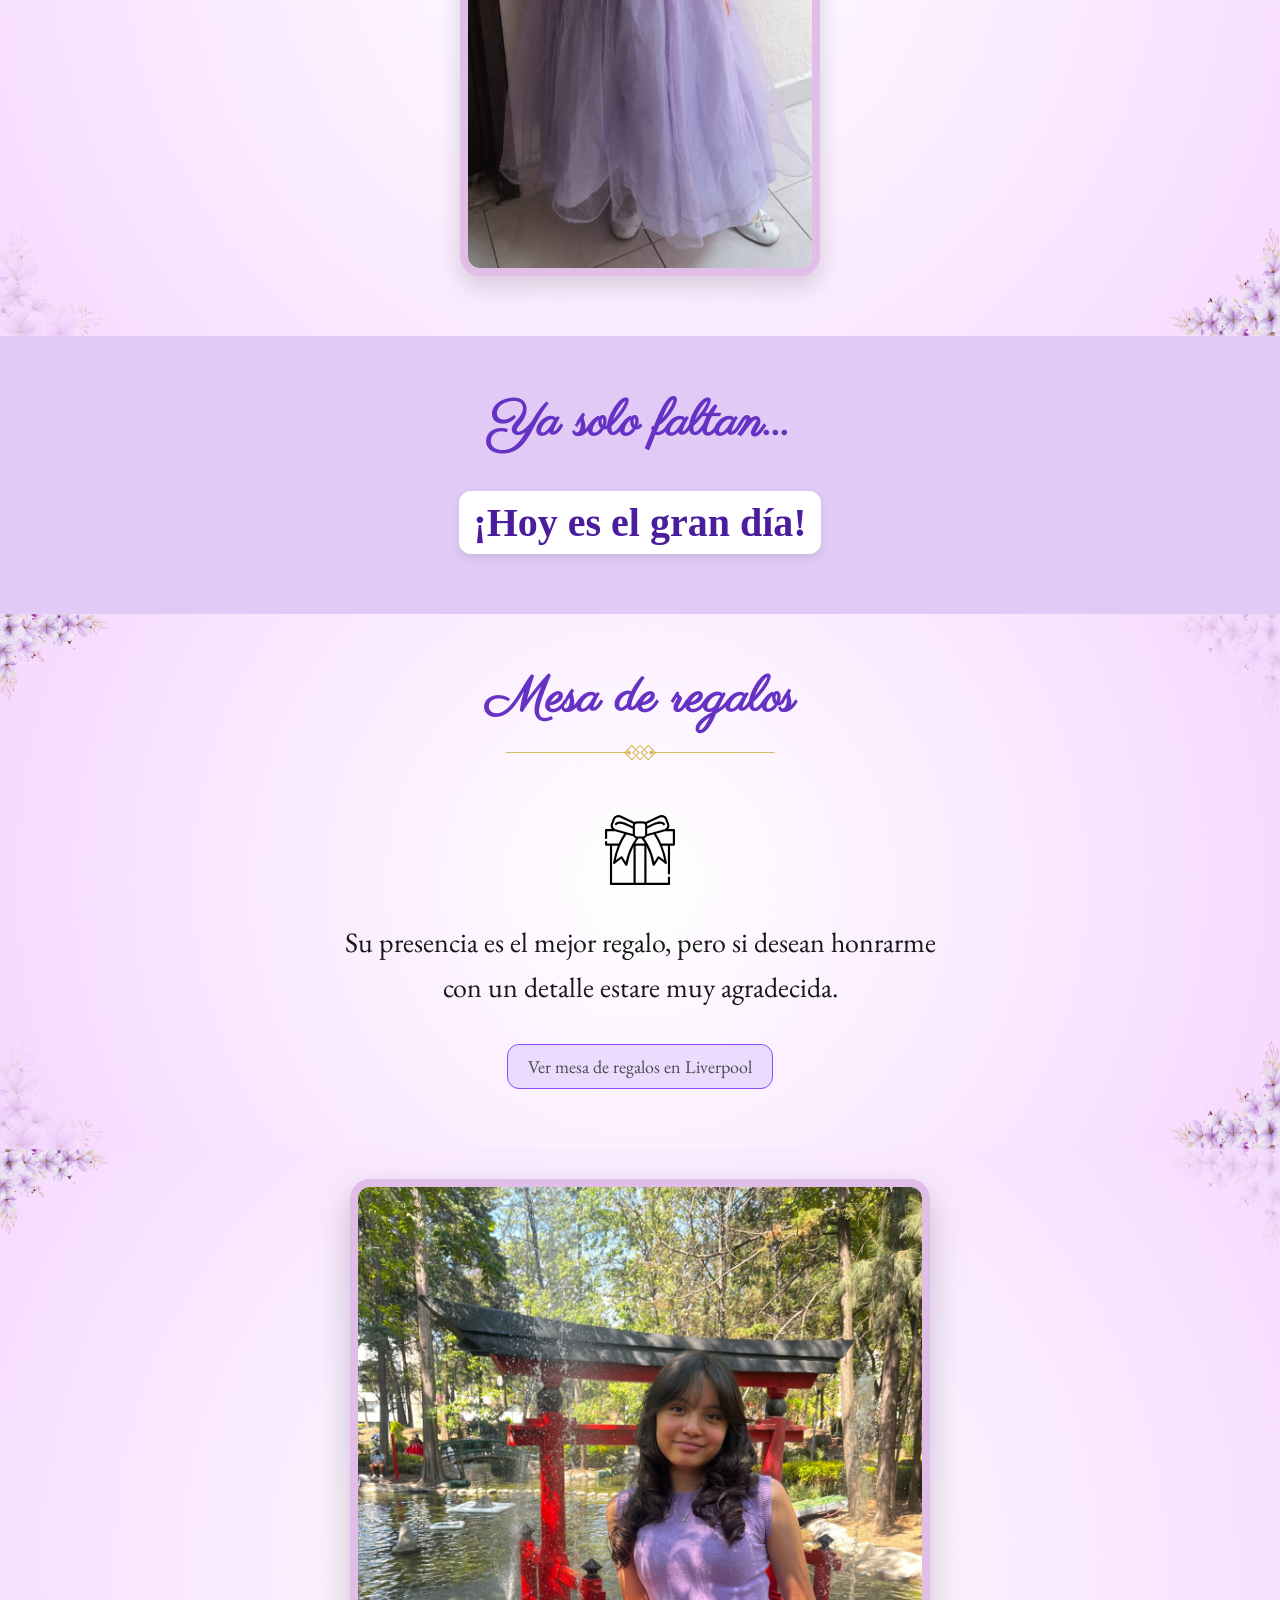
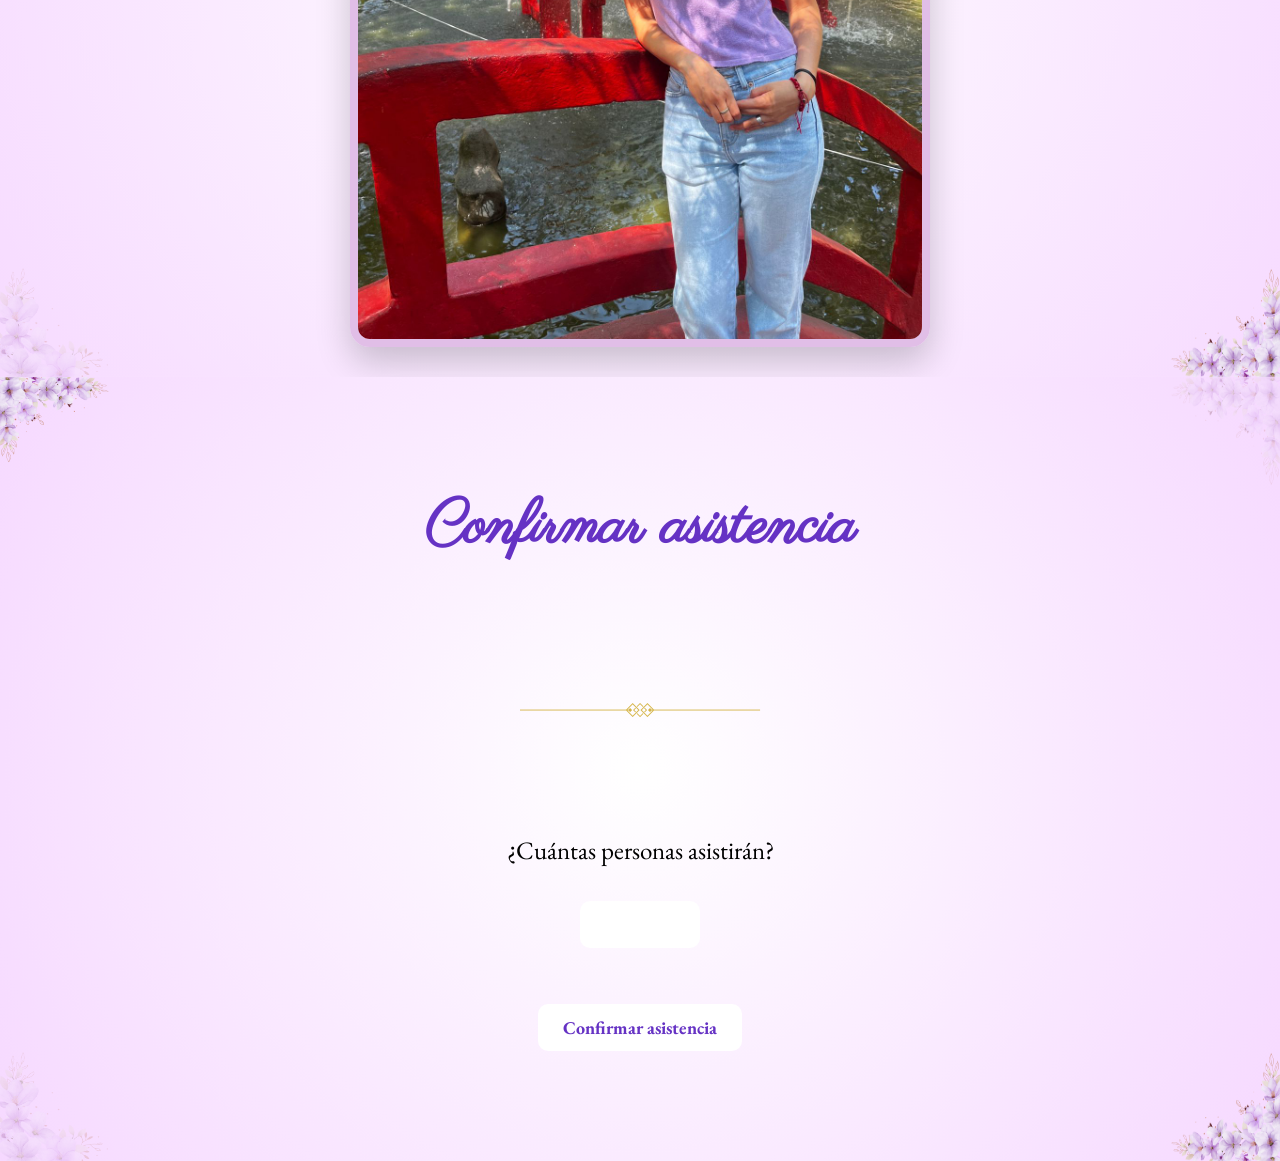
==== commit df587589: "Update index.html" ====
--- a/index.html
+++ b/index.html
@@ -10,7 +10,15 @@
 </head>
 
 <body>
-
+<!-- ⏳ LOADING SCREEN -->
+<div id="loading-screen">
+  <div class="loading-contenido">
+    <img src="img/portada-central.svg" class="loading-logo">
+    <p class="loading-texto">Cargando invitación...</p>
+    <div class="loading-circulo"></div>
+  </div>
+</div> 
+  
 <!-- 🦋 MARIPOSAS — clase única por cada una -->
 <img src="img/mariposa.png" class="mariposa mariposa-1">
 <img src="img/mariposa.png" class="mariposa mariposa-2">
@@ -217,6 +225,16 @@
     }, 800);
   });
 </script>
-
+  
+<script>
+  // ⏳ LOADING SCREEN — se quita a los 7 segundos
+  const loadingScreen = document.getElementById('loading-screen');
+  setTimeout(() => {
+    loadingScreen.classList.add('loading-ocultar');
+    setTimeout(() => {
+      loadingScreen.style.display = 'none';
+    }, 800);
+  }, 7000);
+</script>
 </body>
 </html>
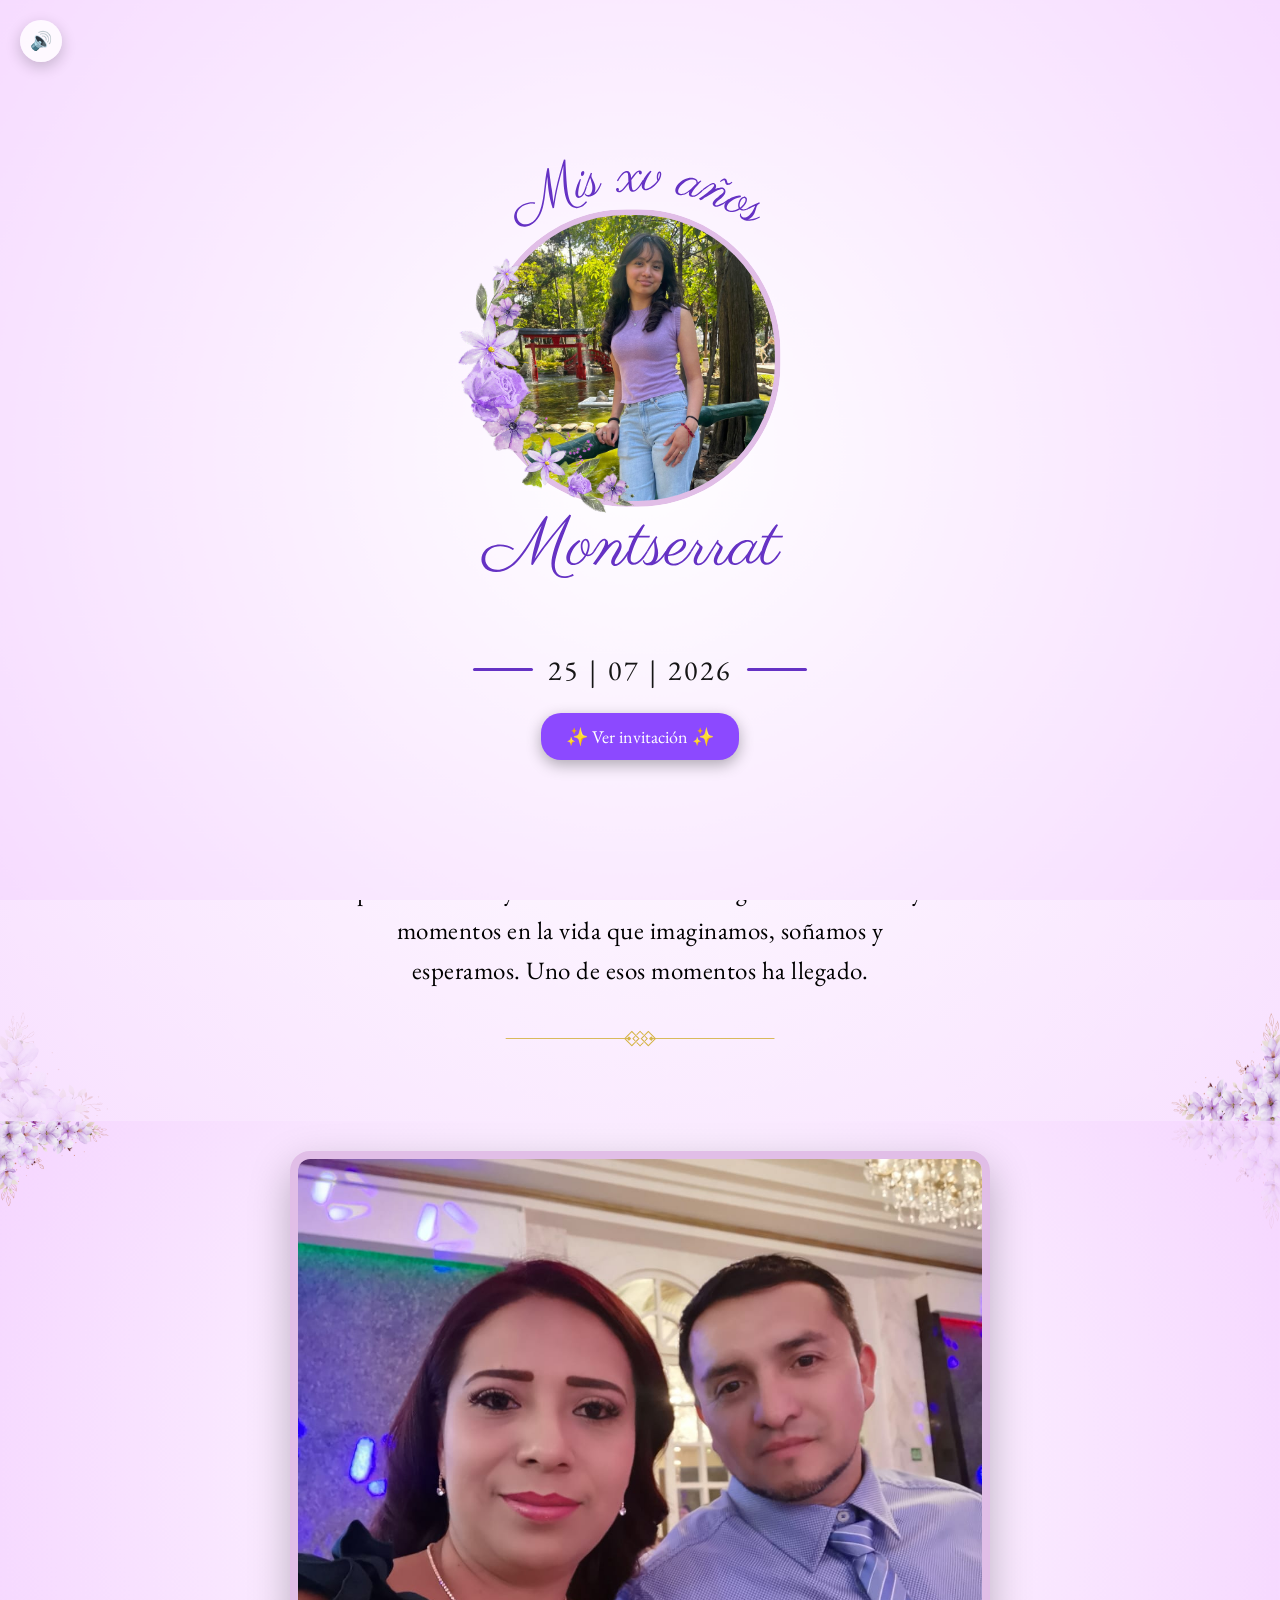
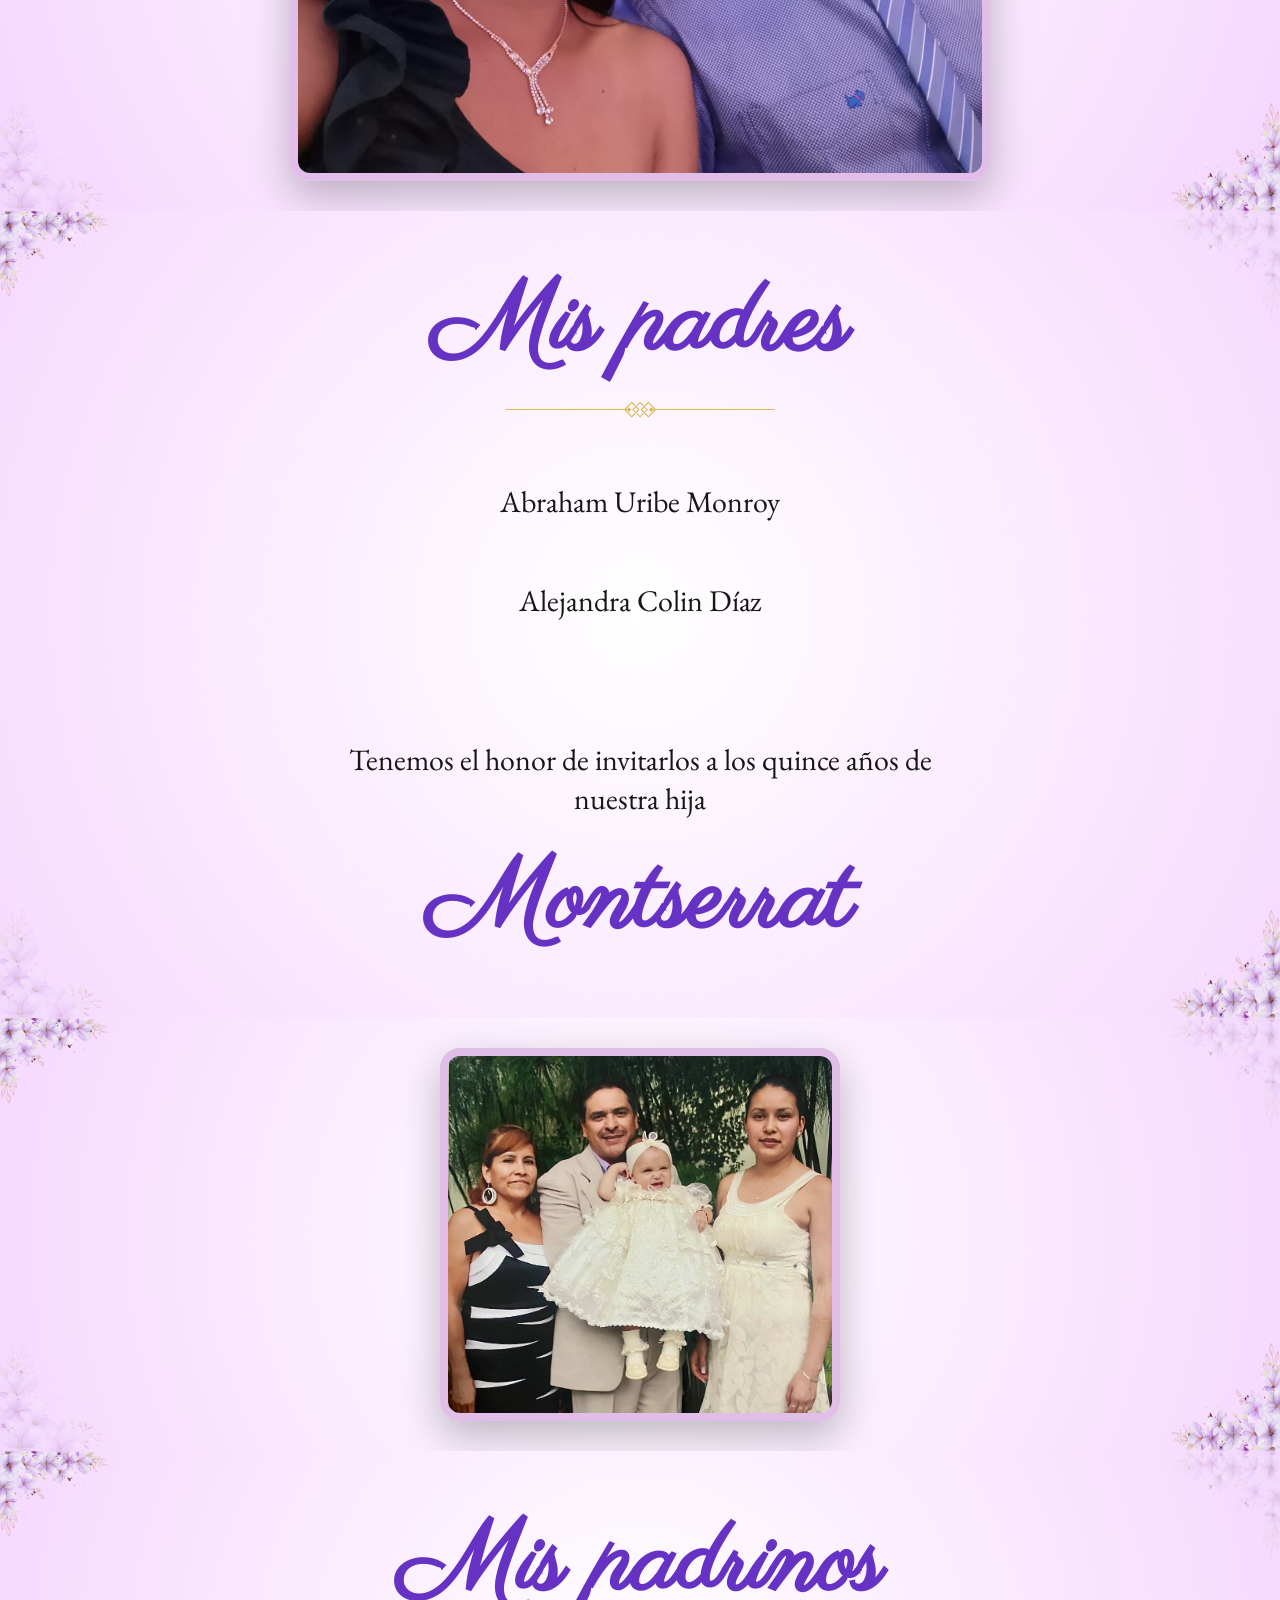
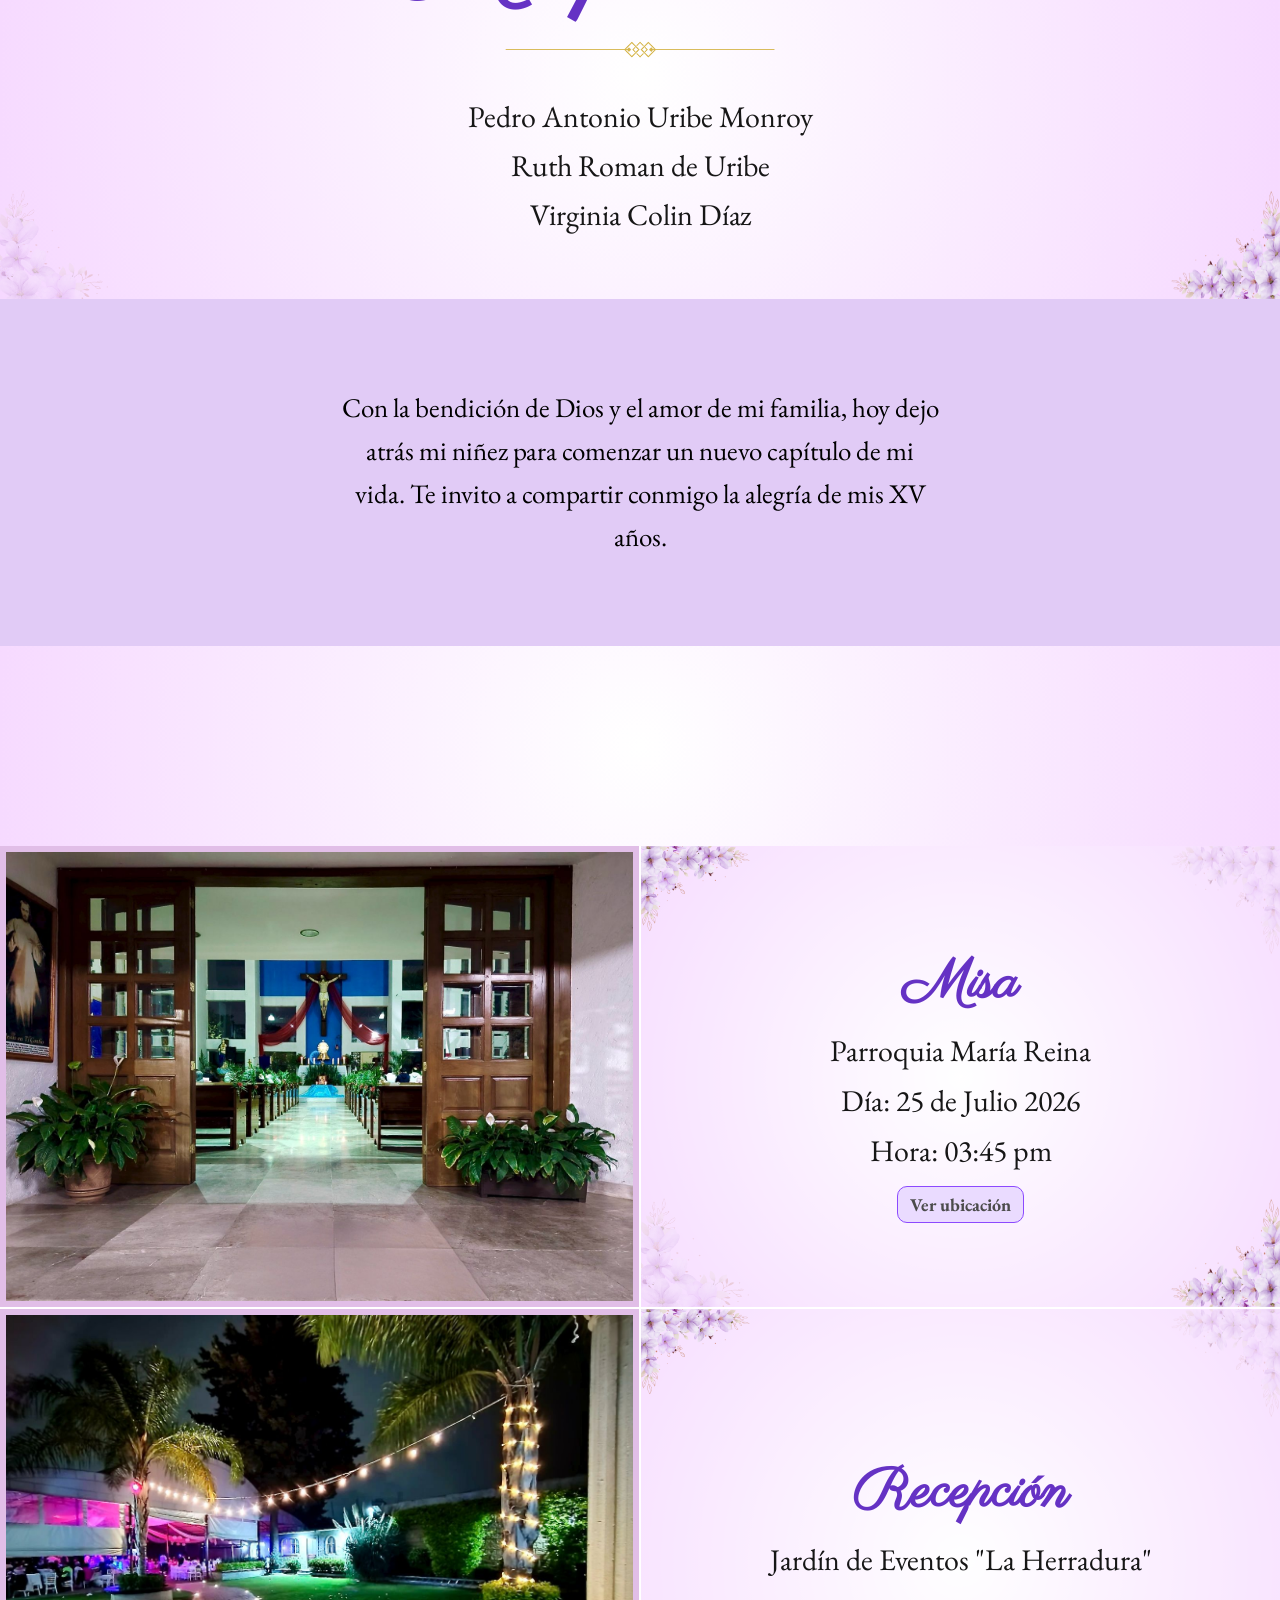
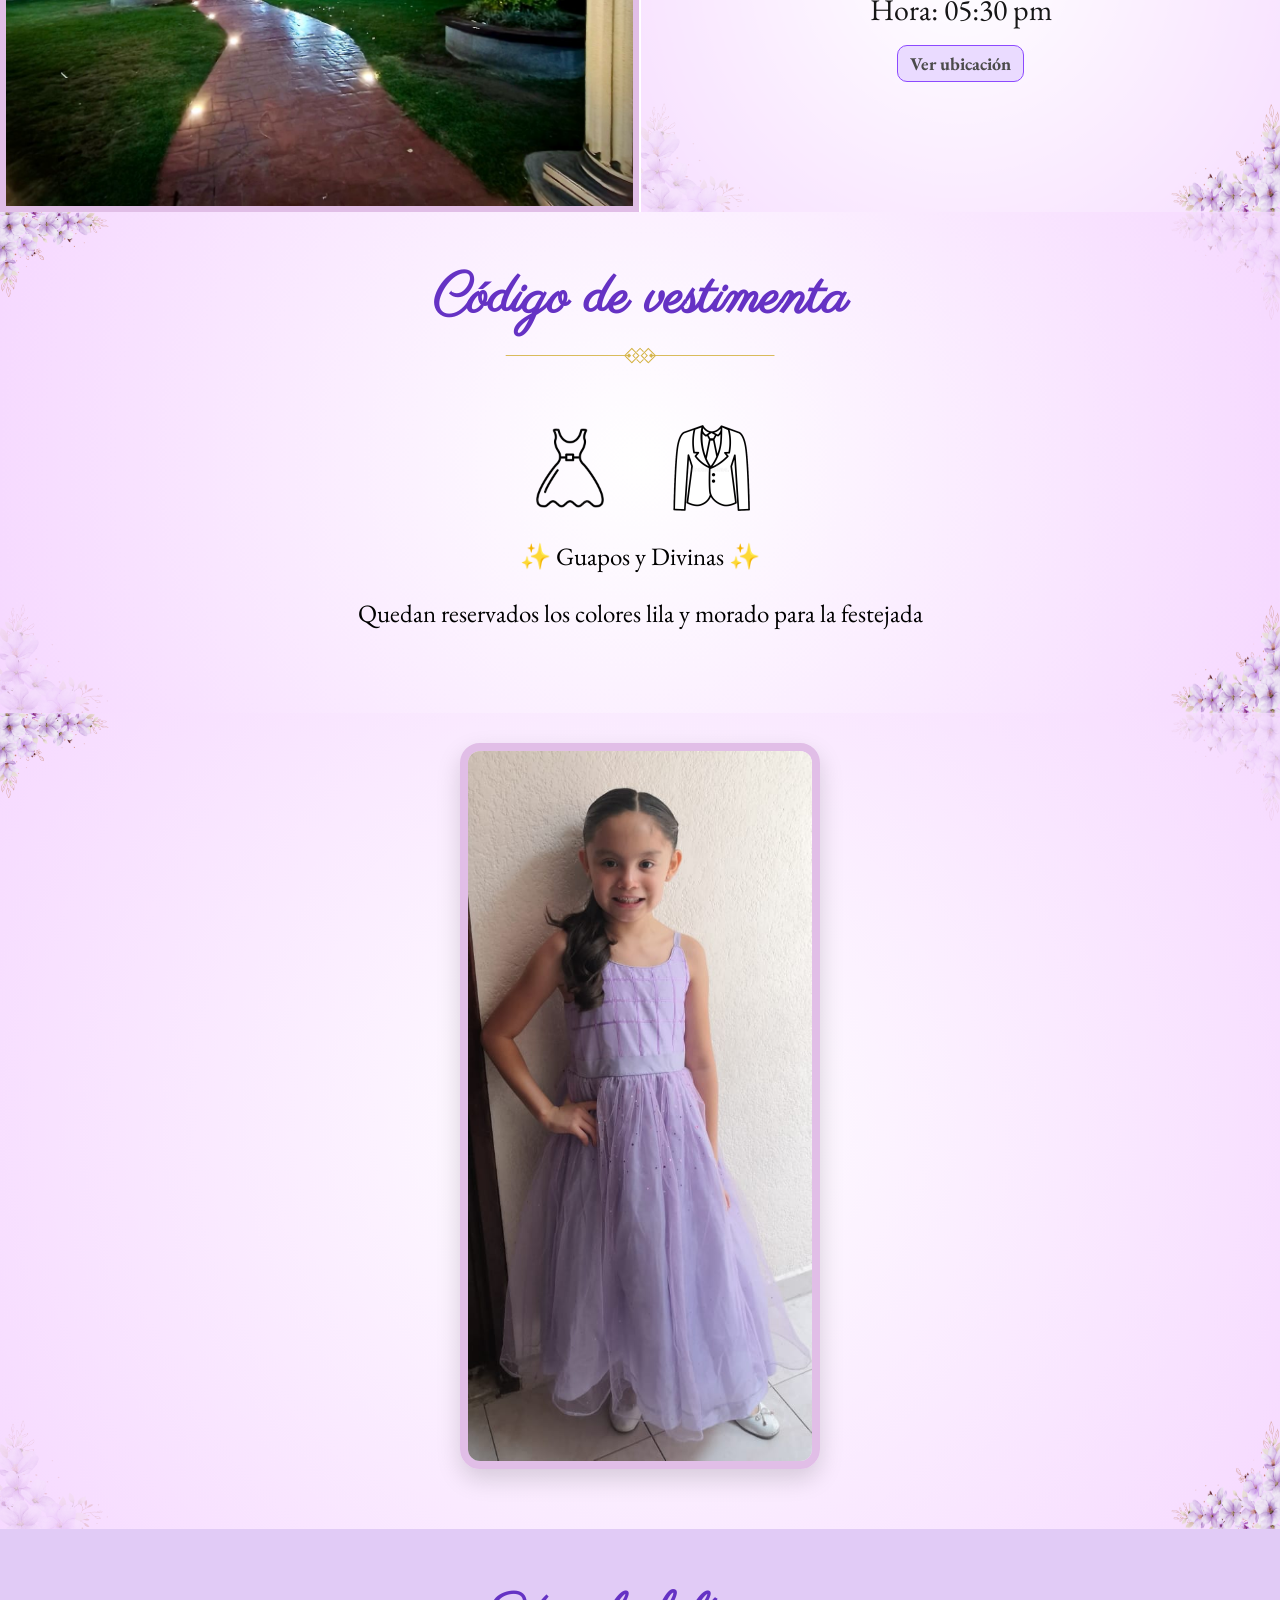
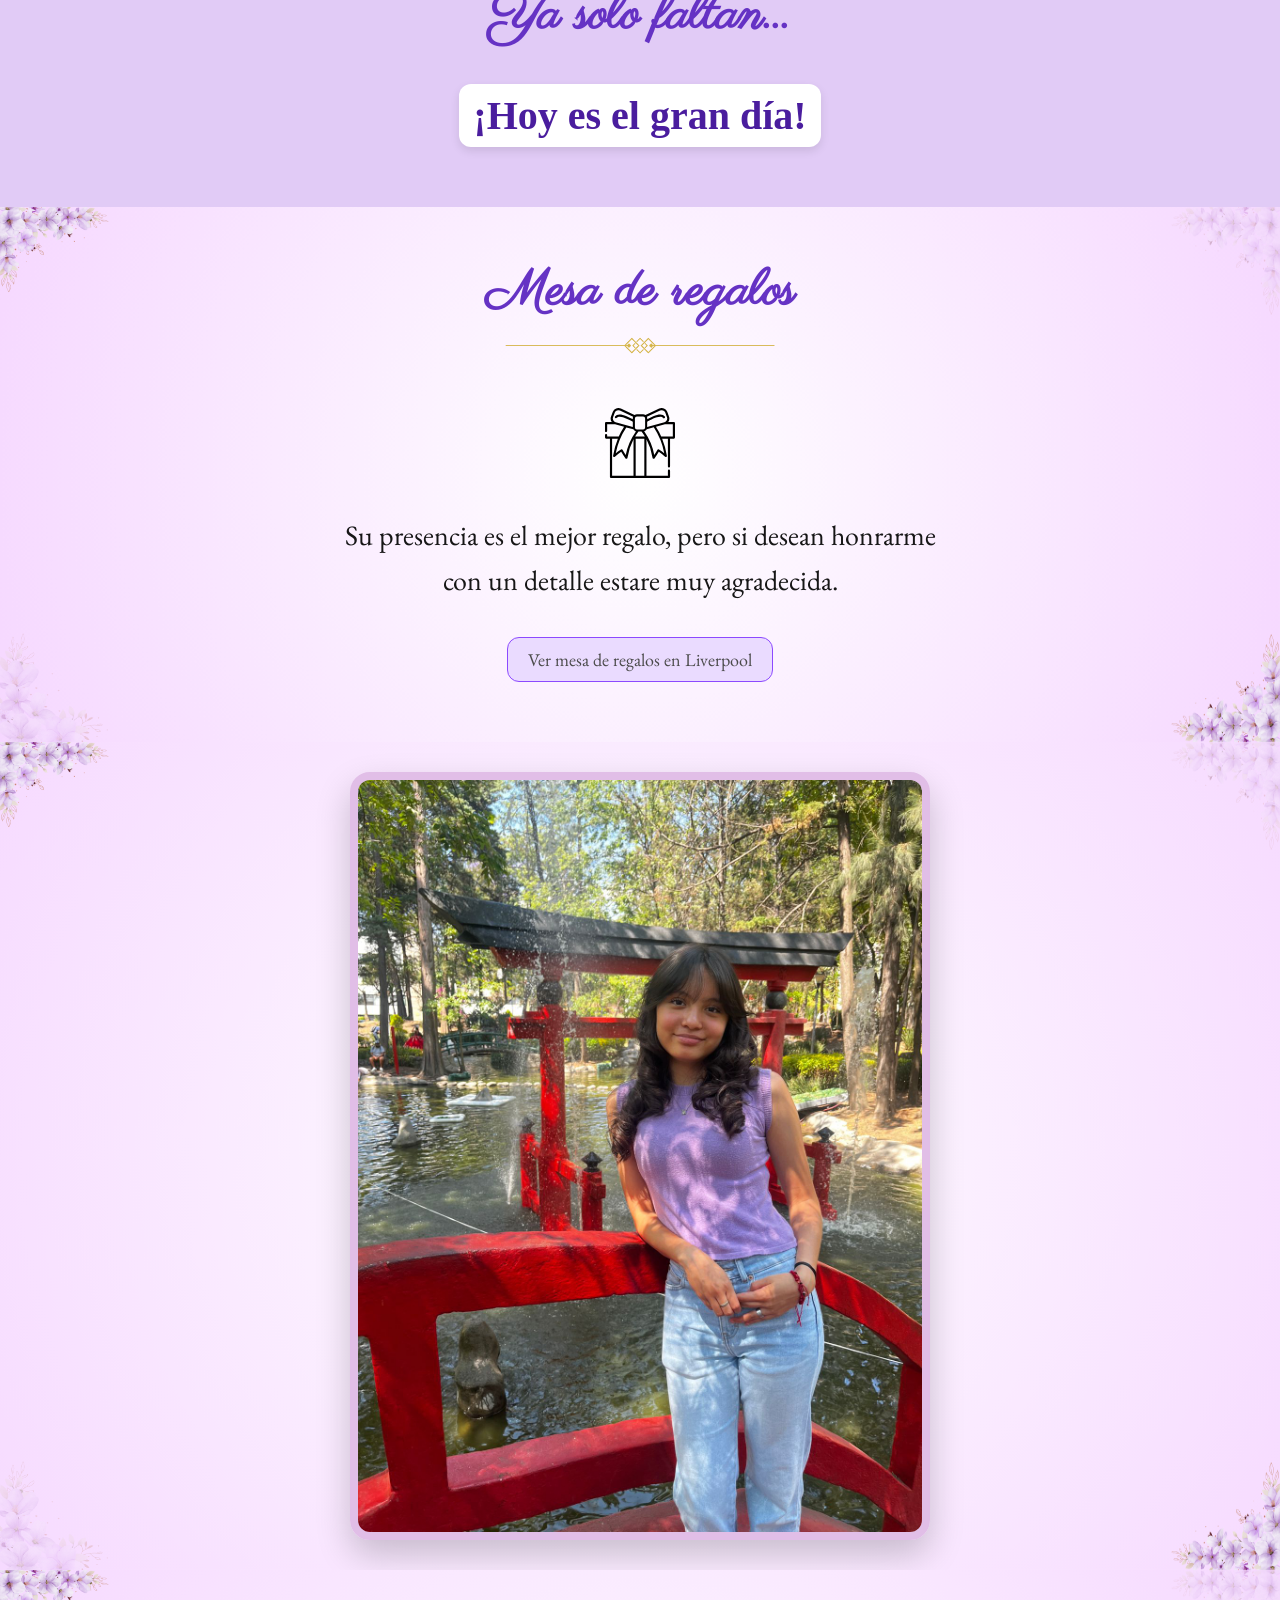
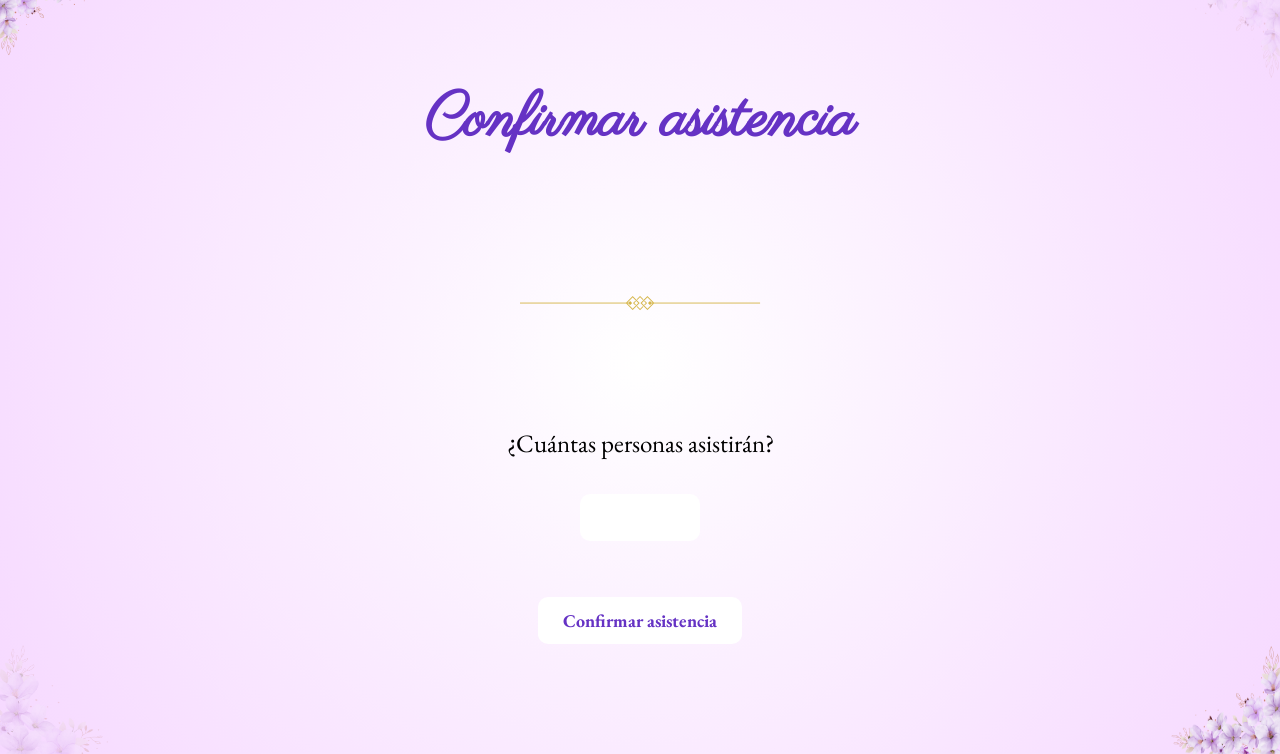
==== commit 9fd26f20: "Update index.html" ====
--- a/index.html
+++ b/index.html
@@ -10,6 +10,7 @@
 </head>
 
 <body>
+
 <!-- ⏳ LOADING SCREEN -->
 <div id="loading-screen">
   <div class="loading-contenido">
@@ -17,9 +18,9 @@
     <p class="loading-texto">Cargando invitación...</p>
     <div class="loading-circulo"></div>
   </div>
-</div> 
-  
-<!-- 🦋 MARIPOSAS — clase única por cada una -->
+</div>
+
+<!-- 🦋 MARIPOSAS -->
 <img src="img/mariposa.png" class="mariposa mariposa-1">
 <img src="img/mariposa.png" class="mariposa mariposa-2">
 <img src="img/mariposa.png" class="mariposa mariposa-3">
@@ -28,11 +29,11 @@
 <img src="img/mariposa.png" class="mariposa mariposa-6">
 <img src="img/mariposa.png" class="mariposa mariposa-7">
 <img src="img/mariposa.png" class="mariposa mariposa-8">
-<img src="img/mariposa.png" class="mariposa mariposa-9">  
+<img src="img/mariposa.png" class="mariposa mariposa-9">
 <img src="img/mariposa.png" class="mariposa mariposa-10">
 <img src="img/mariposa.png" class="mariposa mariposa-11">
 <img src="img/mariposa.png" class="mariposa mariposa-12">
-  
+
 <section class="portada">
   <object data="img/portada-central.svg" class="portada-central animar"></object>
   <p class="frase fade-texto">
@@ -85,12 +86,10 @@
   </div>
   <div class="misa animar-der">
     <h2 class="fade-texto">Misa</h2>
-    <p class="fade-texto">Parroquia María Reina</p> 
+    <p class="fade-texto">Parroquia María Reina</p>
     <p class="fade-texto">Día: 25 de Julio 2026</p>
     <p class="fade-texto">Hora: 03:45 pm</p>
-    <a class="fade-texto" href="https://www.google.com/maps/dir//Parroquia+de+Mar%C3%ADa+Reina,+San+Juan+del+R%C3%ADo+262,+Tlalpan,+14250+Ciudad+de+M%C3%A9xico,+CDMX" target="_blank">
-      Ver ubicación
-    </a>
+    <a class="fade-texto" href="https://www.google.com/maps/dir//Parroquia+de+Mar%C3%ADa+Reina,+San+Juan+del+R%C3%ADo+262,+Tlalpan,+14250+Ciudad+de+M%C3%A9xico,+CDMX" target="_blank">Ver ubicación</a>
   </div>
 
   <div class="imagen animar-der">
@@ -100,9 +99,7 @@
     <h2 class="fade-texto">Recepción</h2>
     <p class="fade-texto">Jardín de Eventos "La Herradura"</p>
     <p class="fade-texto">Hora: 05:30 pm</p>
-    <a class="fade-texto" href="https://www.google.com/maps/dir//Jardin+De+Eventos+La+Herradura" target="_blank">
-      Ver ubicación
-    </a>
+    <a class="fade-texto" href="https://www.google.com/maps/dir//Jardin+De+Eventos+La+Herradura" target="_blank">Ver ubicación</a>
   </div>
 </section>
 
@@ -194,6 +191,7 @@
 <!-- 🔊 BOTÓN MÚSICA -->
 <button id="toggleMusica">🔊</button>
 
+<!-- 🎛️ SCRIPT ÚNICO — todo en un solo bloque -->
 <script>
   // ── FADE TEXTOS ──
   const fadeEls = document.querySelectorAll('.fade-texto');
@@ -208,33 +206,23 @@
   window.addEventListener('scroll', mostrarFades);
   window.addEventListener('load', mostrarFades);
 
-  // ── MARIPOSAS — se activan solo cuando se abre la invitación ──
-  document.getElementById('abrir').addEventListener('click', () => {
-    // Pequeño delay para que el overlay termine de subir antes de soltar las mariposas
+  // ── LOADING SCREEN ──
+  const loadingScreen = document.getElementById('loading-screen');
+  setTimeout(() => {
+    loadingScreen.style.pointerEvents = 'none'; // deja de bloquear clicks
+    loadingScreen.classList.add('loading-ocultar');
     setTimeout(() => {
-      document.body.classList.add('mariposas-activas');
+      loadingScreen.style.display = 'none';
     }, 800);
-  });
-</script>
-
-<script>
-  // ── MARIPOSAS — se activan solo cuando se abre la invitación ──
+  }, 7000);
+
+  // ── MARIPOSAS — se activan al abrir la invitación ──
   document.getElementById('abrir').addEventListener('click', () => {
     setTimeout(() => {
       document.body.classList.add('mariposas-activas');
     }, 800);
   });
 </script>
-  
-<script>
-  // ⏳ LOADING SCREEN — se quita a los 7 segundos
-  const loadingScreen = document.getElementById('loading-screen');
-  setTimeout(() => {
-    loadingScreen.classList.add('loading-ocultar');
-    setTimeout(() => {
-      loadingScreen.style.display = 'none';
-    }, 800);
-  }, 7000);
-</script>
+
 </body>
 </html>
--- a/style.css
+++ b/style.css
@@ -1102,3 +1102,70 @@
 .fade-texto.visible {
   opacity: 1;
 }
+/* ============================================================
+   LOADING SCREEN
+   ============================================================ */
+#loading-screen {
+  position: fixed;
+  top: 0;
+  left: 0;
+  width: 100%;
+  height: 100%;
+  background-image: url('img/portada.jpeg');
+  background-size: cover;
+  background-position: center;
+  display: flex;
+  justify-content: center;
+  align-items: center;
+  z-index: 99999;
+  transition: opacity 0.8s ease;
+}
+
+#loading-screen.loading-ocultar {
+  opacity: 0;
+}
+
+.loading-contenido {
+  display: flex;
+  flex-direction: column;
+  align-items: center;
+  gap: 20px;
+}
+
+.loading-logo {
+  width: min(220px, 60vw);
+  animation: pulsarLogo 2s ease-in-out infinite;
+}
+
+@keyframes pulsarLogo {
+  0%, 100% { opacity: 1; transform: scale(1); }
+  50%       { opacity: 0.7; transform: scale(0.97); }
+}
+
+.loading-texto {
+  font-family: 'EB Garamond', serif;
+  font-size: clamp(16px, 4vw, 20px);
+  color: #4a1d9e;
+  letter-spacing: 2px;
+  margin: 0;
+  animation: pulsarTexto 1.5s ease-in-out infinite;
+}
+
+@keyframes pulsarTexto {
+  0%, 100% { opacity: 1; }
+  50%       { opacity: 0.4; }
+}
+
+.loading-circulo {
+  width: 36px;
+  height: 36px;
+  border: 3px solid rgba(140, 73, 255, 0.2);
+  border-top: 3px solid #8c49ff;
+  border-radius: 50%;
+  animation: girar 0.9s linear infinite;
+}
+
+@keyframes girar {
+  from { transform: rotate(0deg); }
+  to   { transform: rotate(360deg); }
+}
